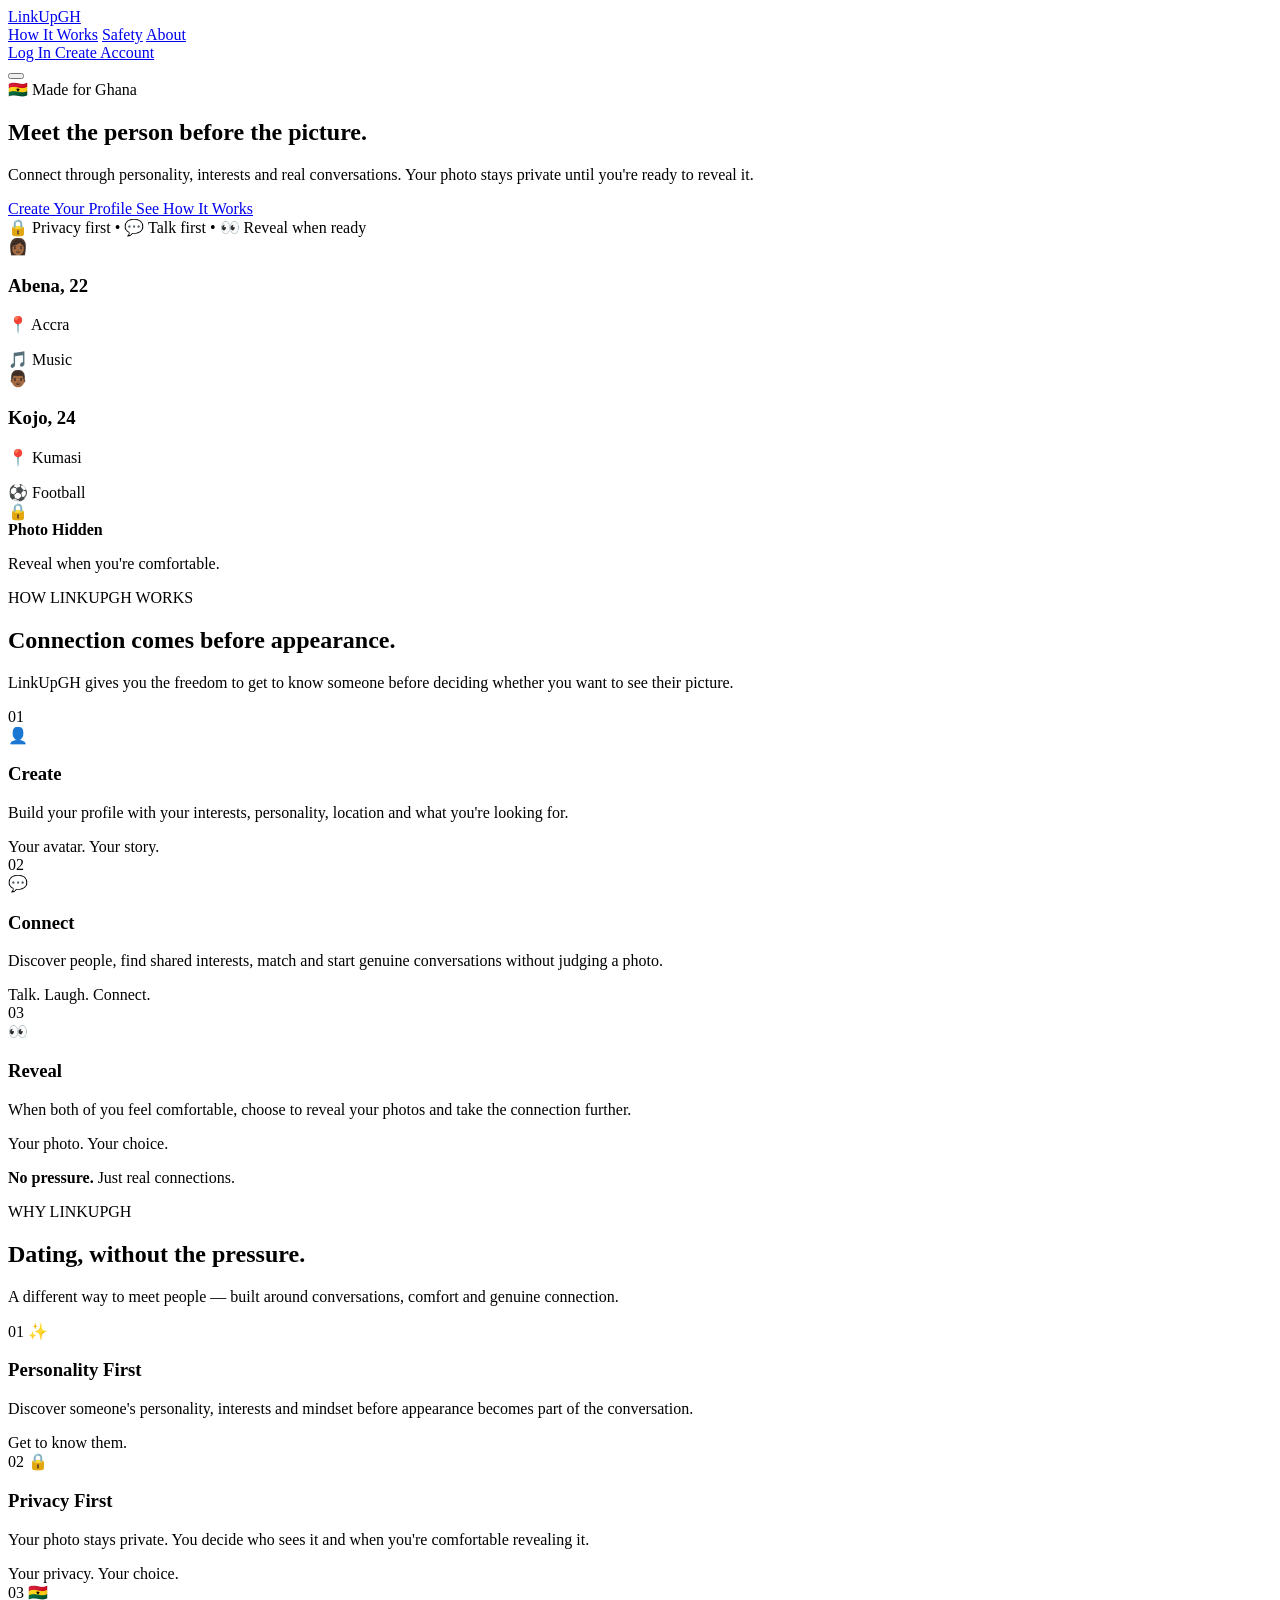
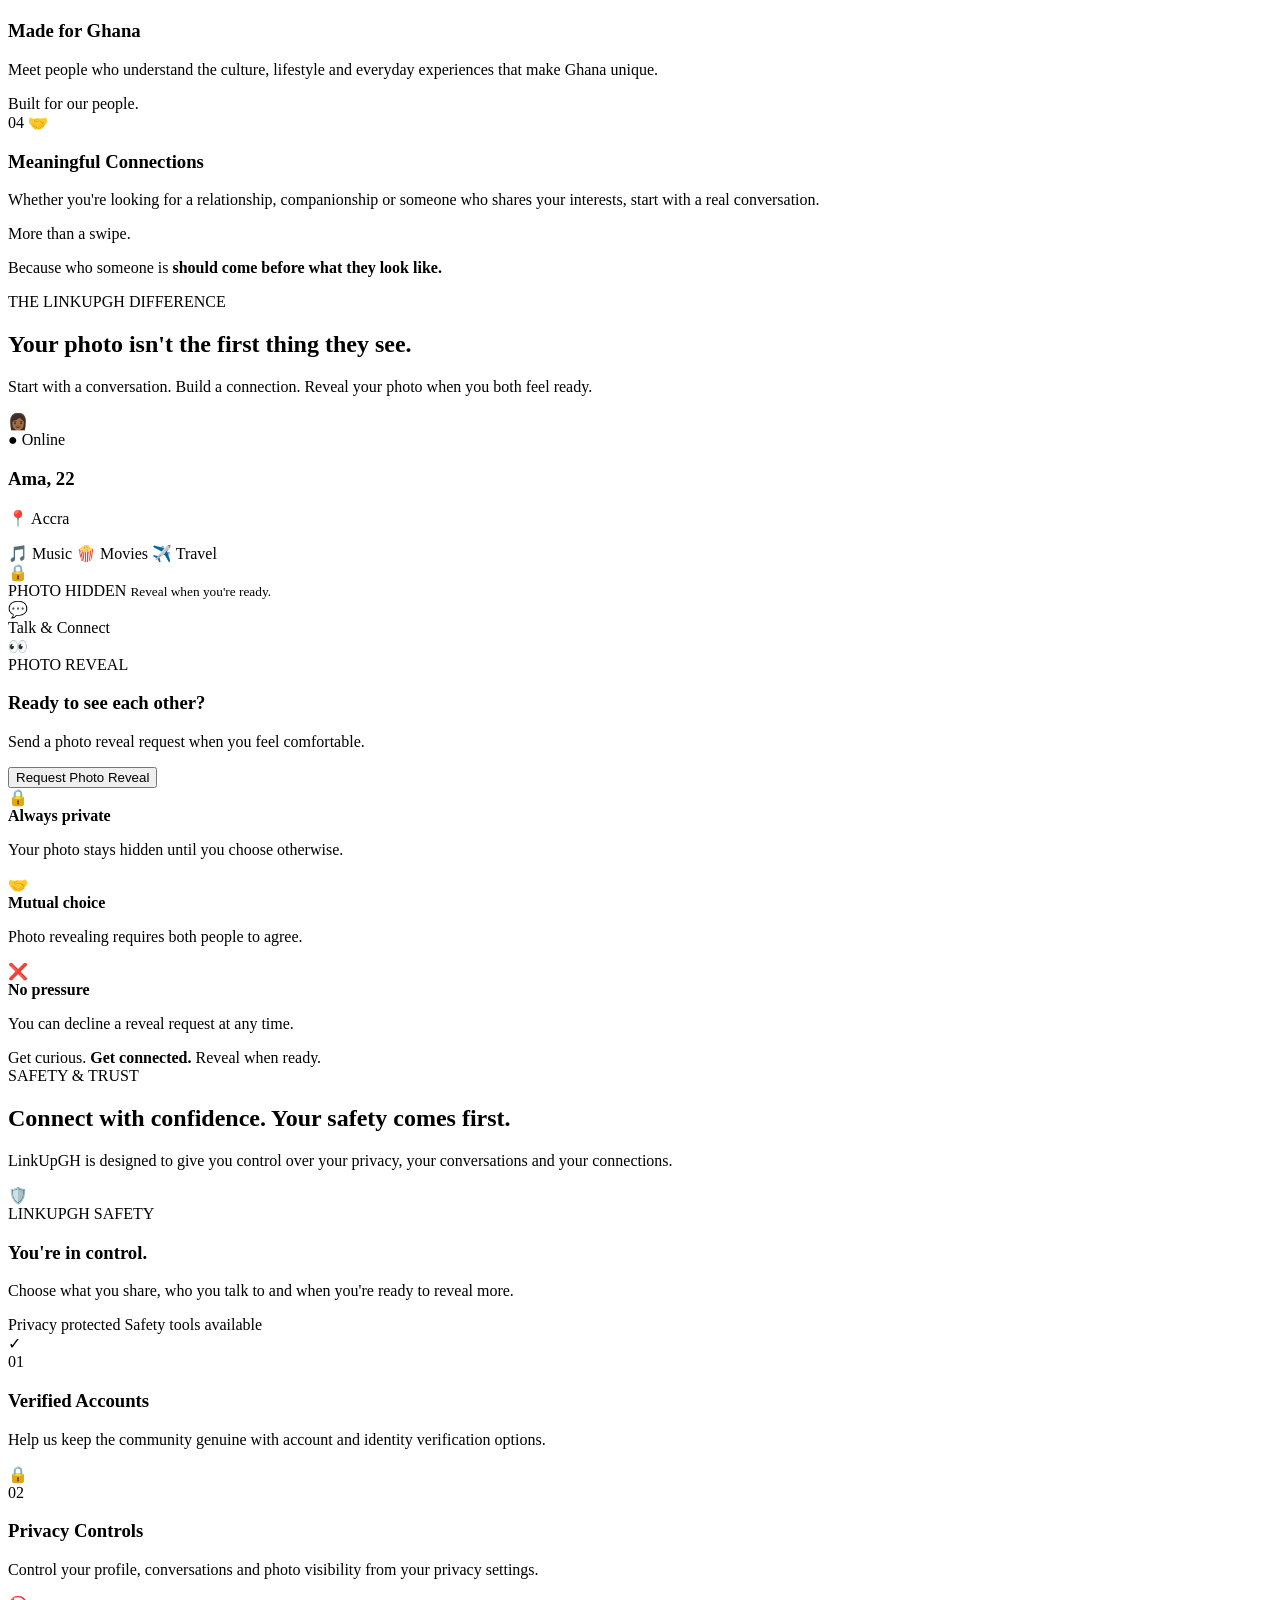
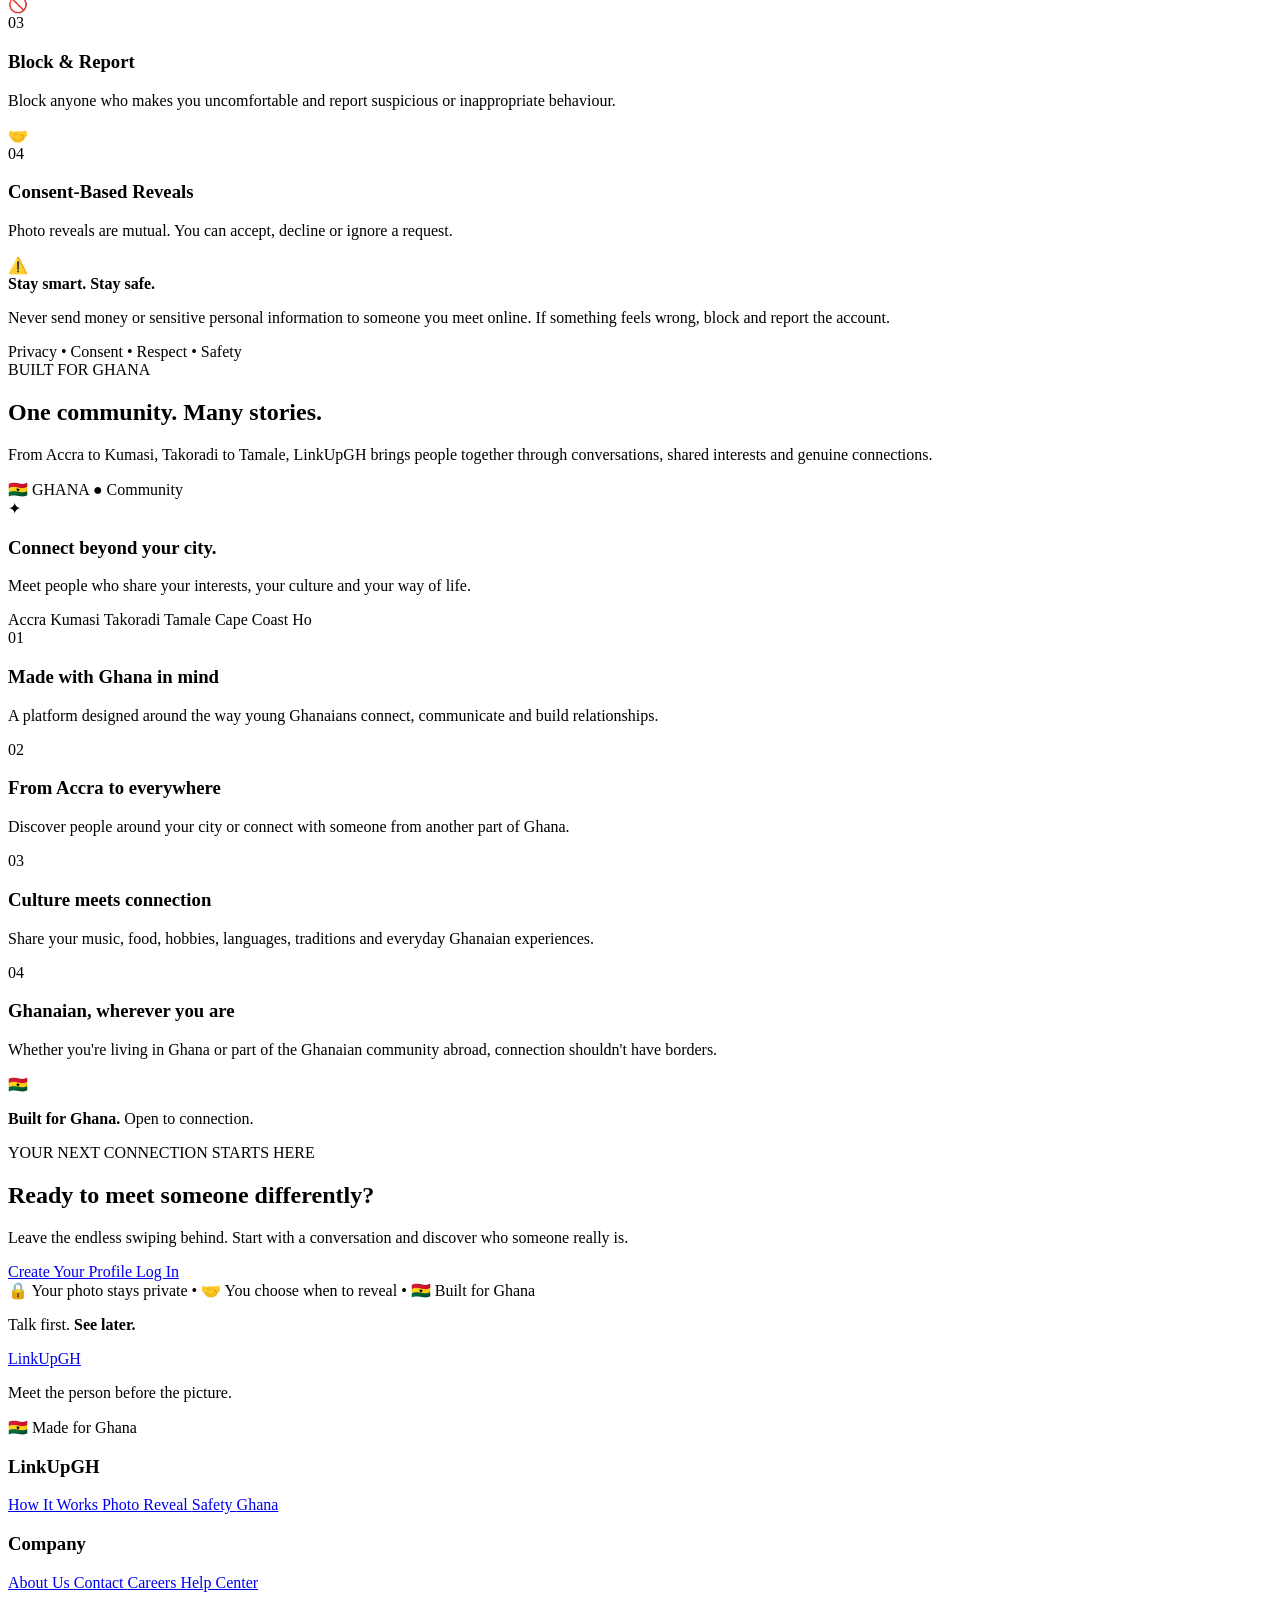
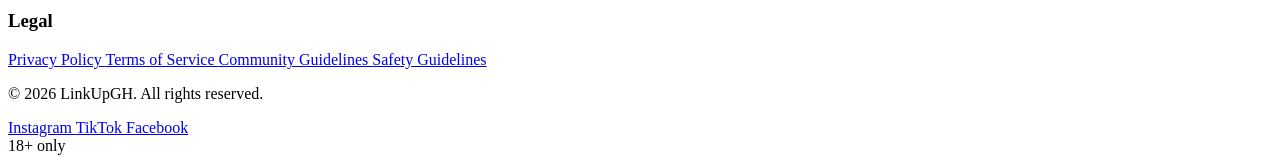
==== index.html @ 2e8d178f "Create index.html" ====
<!DOCTYPE html>
<html lang="en">

<head>

    <meta charset="UTF-8">

    <meta name="viewport" content="width=device-width, initial-scale=1.0">

    <title>LinkUpGH — Meet the Person Before the Picture</title>

    <meta 
        name="description" 
        content="LinkUpGH is a Ghanaian connection and dating platform where you meet the person before the picture."
    >

    <link rel="stylesheet" href="style.css">

</head>

<body>
<!-- ============================= -->
<!-- NAVIGATION -->
<!-- ============================= -->

<header class="navbar">

    <div class="nav-container">

        <!-- Logo -->
        <a href="#" class="logo">
            LinkUp<span>GH</span>
        </a>


        <!-- Navigation Links -->
        <nav class="nav-links">

            <a href="#how-it-works">How It Works</a>

            <a href="#safety">Safety</a>

            <a href="#about">About</a>

        </nav>


        <!-- Navigation Actions -->
        <div class="nav-actions">

            <a href="#" class="login-btn">
                Log In
            </a>

            <a href="#" class="signup-btn">
                Create Account
            </a>

        </div>


        <!-- Mobile Menu Button -->
        <button class="menu-btn" aria-label="Open navigation menu">

            <span></span>
            <span></span>
            <span></span>

        </button>

    </div>

</header>

  <!-- ============================= -->
<!-- HERO SECTION -->
<!-- ============================= -->

<section class="hero" id="home">

    <div class="hero-container">

        <!-- Hero Content -->
        <div class="hero-content">

            <span class="hero-label">
                🇬🇭 Made for Ghana
            </span>

            <h1>
                Meet the person
                <span>before the picture.</span>
            </h1>

            <p class="hero-description">
                Connect through personality, interests and real
                conversations. Your photo stays private until
                you're ready to reveal it.
            </p>

            <div class="hero-actions">

                <a href="#" class="hero-primary-btn">
                    Create Your Profile
                </a>

                <a href="#how-it-works" class="hero-secondary-btn">
                    See How It Works
                </a>

            </div>

            <div class="hero-trust">

                <span>🔒 Privacy first</span>

                <span>•</span>

                <span>💬 Talk first</span>

                <span>•</span>

                <span>👀 Reveal when ready</span>

            </div>

        </div>


        <!-- Hero Visual -->
        <div class="hero-visual">

            <div class="hero-card card-one">

                <div class="avatar">
                    👩🏾
                </div>

                <div class="card-info">
                    <h3>Abena, 22</h3>
                    <p>📍 Accra</p>
                </div>

                <div class="interest">
                    🎵 Music
                </div>

            </div>


            <div class="hero-card card-two">

                <div class="avatar">
                    👨🏾
                </div>

                <div class="card-info">
                    <h3>Kojo, 24</h3>
                    <p>📍 Kumasi</p>
                </div>

                <div class="interest">
                    ⚽ Football
                </div>

            </div>


            <!-- Hidden Photo Message -->
            <div class="privacy-card">

                <div class="lock-icon">
                    🔒
                </div>

                <div>
                    <strong>Photo Hidden</strong>

                    <p>
                        Reveal when you're comfortable.
                    </p>
                </div>

            </div>

        </div>

    </div>

</section>

  <!-- ============================= -->
<!-- HOW IT WORKS SECTION -->
<!-- ============================= -->

<section class="how-it-works" id="how-it-works">

    <div class="how-container">

        <!-- Section Heading -->
        <div class="section-heading">

            <span class="section-label">
                HOW LINKUPGH WORKS
            </span>

            <h2>
                Connection comes
                <span>before appearance.</span>
            </h2>

            <p>
                LinkUpGH gives you the freedom to get to know someone
                before deciding whether you want to see their picture.
            </p>

        </div>


        <!-- Steps -->
        <div class="steps">

            <!-- Step 01 -->
            <article class="step-card">

                <div class="step-number">
                    01
                </div>

                <div class="step-icon">
                    👤
                </div>

                <h3>
                    Create
                </h3>

                <p>
                    Build your profile with your interests, personality,
                    location and what you're looking for.
                </p>

                <span class="step-highlight">
                    Your avatar. Your story.
                </span>

            </article>


            <!-- Step 02 -->
            <article class="step-card">

                <div class="step-number">
                    02
                </div>

                <div class="step-icon">
                    💬
                </div>

                <h3>
                    Connect
                </h3>

                <p>
                    Discover people, find shared interests, match and
                    start genuine conversations without judging a photo.
                </p>

                <span class="step-highlight">
                    Talk. Laugh. Connect.
                </span>

            </article>


            <!-- Step 03 -->
            <article class="step-card">

                <div class="step-number">
                    03
                </div>

                <div class="step-icon">
                    👀
                </div>

                <h3>
                    Reveal
                </h3>

                <p>
                    When both of you feel comfortable, choose to reveal
                    your photos and take the connection further.
                </p>

                <span class="step-highlight">
                    Your photo. Your choice.
                </span>

            </article>

        </div>


        <!-- Bottom Statement -->
        <div class="concept-statement">

            <div class="statement-line"></div>

            <p>
                <strong>No pressure.</strong>
                <span>Just real connections.</span>
            </p>

            <div class="statement-line"></div>

        </div>

    </div>

</section>

  <!-- ============================= -->
<!-- WHY LINKUPGH SECTION -->
<!-- ============================= -->

<section class="why-linkupgh" id="about">

    <div class="why-container">

        <!-- Section Heading -->
        <div class="section-heading why-heading">

            <span class="section-label">
                WHY LINKUPGH
            </span>

            <h2>
                Dating,
                <span>without the pressure.</span>
            </h2>

            <p>
                A different way to meet people — built around
                conversations, comfort and genuine connection.
            </p>

        </div>


        <!-- Benefits Grid -->
        <div class="benefits-grid">

            <!-- Benefit 01 -->
            <article class="benefit-card benefit-featured">

                <div class="benefit-top">

                    <span class="benefit-number">
                        01
                    </span>

                    <span class="benefit-icon">
                        ✨
                    </span>

                </div>

                <h3>
                    Personality First
                </h3>

                <p>
                    Discover someone's personality, interests and
                    mindset before appearance becomes part of the
                    conversation.
                </p>

                <div class="benefit-tag">
                    Get to know them.
                </div>

            </article>


            <!-- Benefit 02 -->
            <article class="benefit-card">

                <div class="benefit-top">

                    <span class="benefit-number">
                        02
                    </span>

                    <span class="benefit-icon">
                        🔒
                    </span>

                </div>

                <h3>
                    Privacy First
                </h3>

                <p>
                    Your photo stays private. You decide who sees it
                    and when you're comfortable revealing it.
                </p>

                <div class="benefit-tag">
                    Your privacy. Your choice.
                </div>

            </article>


            <!-- Benefit 03 -->
            <article class="benefit-card">

                <div class="benefit-top">

                    <span class="benefit-number">
                        03
                    </span>

                    <span class="benefit-icon">
                        🇬🇭
                    </span>

                </div>

                <h3>
                    Made for Ghana
                </h3>

                <p>
                    Meet people who understand the culture, lifestyle
                    and everyday experiences that make Ghana unique.
                </p>

                <div class="benefit-tag">
                    Built for our people.
                </div>

            </article>


            <!-- Benefit 04 -->
            <article class="benefit-card">

                <div class="benefit-top">

                    <span class="benefit-number">
                        04
                    </span>

                    <span class="benefit-icon">
                        🤝
                    </span>

                </div>

                <h3>
                    Meaningful Connections
                </h3>

                <p>
                    Whether you're looking for a relationship,
                    companionship or someone who shares your interests,
                    start with a real conversation.
                </p>

                <div class="benefit-tag">
                    More than a swipe.
                </div>

            </article>

        </div>


        <!-- Bottom Message -->
        <div class="why-bottom">

            <p>
                <span>Because who someone is</span>
                <strong>should come before what they look like.</strong>
            </p>

        </div>

    </div>

</section>
  <!-- ============================= -->
<!-- PHOTO REVEAL SECTION -->
<!-- ============================= -->

<section class="photo-reveal" id="photo-reveal">

    <div class="reveal-container">

        <!-- Section Introduction -->
        <div class="reveal-intro">

            <span class="section-label">
                THE LINKUPGH DIFFERENCE
            </span>

            <h2>
                Your photo isn't
                <span>the first thing they see.</span>
            </h2>

            <p>
                Start with a conversation. Build a connection.
                Reveal your photo when you both feel ready.
            </p>

        </div>


        <!-- Reveal Experience -->
        <div class="reveal-experience">


            <!-- Left: Hidden Profile -->
            <div class="reveal-profile">

                <div class="profile-window">

                    <div class="profile-avatar">
                        👩🏾
                    </div>

                    <div class="profile-details">

                        <span class="profile-status">
                            ● Online
                        </span>

                        <h3>
                            Ama, 22
                        </h3>

                        <p>
                            📍 Accra
                        </p>

                    </div>

                    <div class="profile-interests">

                        <span>🎵 Music</span>
                        <span>🍿 Movies</span>
                        <span>✈️ Travel</span>

                    </div>

                </div>


                <!-- Hidden Photo -->
                <div class="hidden-photo">

                    <div class="hidden-photo-icon">
                        🔒
                    </div>

                    <span>
                        PHOTO HIDDEN
                    </span>

                    <small>
                        Reveal when you're ready.
                    </small>

                </div>

            </div>


            <!-- Center: Connection -->
            <div class="reveal-connection">

                <div class="connection-line"></div>

                <div class="connection-icon">
                    💬
                </div>

                <span>
                    Talk & Connect
                </span>

                <div class="connection-line"></div>

            </div>


            <!-- Right: Reveal -->
            <div class="reveal-profile reveal-ready">

                <div class="reveal-card">

                    <div class="reveal-card-icon">
                        👀
                    </div>

                    <span class="reveal-card-label">
                        PHOTO REVEAL
                    </span>

                    <h3>
                        Ready to see each other?
                    </h3>

                    <p>
                        Send a photo reveal request when
                        you feel comfortable.
                    </p>

                    <button class="reveal-request-btn">
                        Request Photo Reveal
                    </button>

                </div>

            </div>

        </div>


        <!-- Reveal Rules -->
        <div class="reveal-rules">

            <div class="rule">

                <span class="rule-icon">
                    🔒
                </span>

                <div>
                    <strong>
                        Always private
                    </strong>

                    <p>
                        Your photo stays hidden until you choose otherwise.
                    </p>
                </div>

            </div>


            <div class="rule">

                <span class="rule-icon">
                    🤝
                </span>

                <div>
                    <strong>
                        Mutual choice
                    </strong>

                    <p>
                        Photo revealing requires both people to agree.
                    </p>
                </div>

            </div>


            <div class="rule">

                <span class="rule-icon">
                    ❌
                </span>

                <div>
                    <strong>
                        No pressure
                    </strong>

                    <p>
                        You can decline a reveal request at any time.
                    </p>
                </div>

            </div>

        </div>


        <!-- Closing Statement -->
        <div class="reveal-statement">

            <span>
                Get curious.
            </span>

            <strong>
                Get connected.
            </strong>

            <span>
                Reveal when ready.
            </span>

        </div>

    </div>

</section>

  <!-- ============================= -->
<!-- SAFETY & TRUST SECTION -->
<!-- ============================= -->

<section class="safety-trust" id="safety">

    <div class="safety-container">

        <!-- Section Heading -->
        <div class="section-heading safety-heading">

            <span class="section-label">
                SAFETY & TRUST
            </span>

            <h2>
                Connect with confidence.
                <span>Your safety comes first.</span>
            </h2>

            <p>
                LinkUpGH is designed to give you control over
                your privacy, your conversations and your connections.
            </p>

        </div>


        <!-- Safety Content -->
        <div class="safety-content">


            <!-- Safety Visual -->
            <div class="safety-visual">

                <div class="security-card">

                    <div class="security-icon">
                        🛡️
                    </div>

                    <span class="security-status">
                        LINKUPGH SAFETY
                    </span>

                    <h3>
                        You're in control.
                    </h3>

                    <p>
                        Choose what you share, who you talk to
                        and when you're ready to reveal more.
                    </p>

                    <div class="security-line"></div>

                    <div class="security-status-row">

                        <span>
                            <i></i>
                            Privacy protected
                        </span>

                        <span>
                            <i></i>
                            Safety tools available
                        </span>

                    </div>

                </div>

            </div>


            <!-- Safety Features -->
            <div class="safety-features">


                <!-- Feature 01 -->
                <article class="safety-feature">

                    <div class="safety-feature-icon">
                        ✓
                    </div>

                    <div class="safety-feature-content">

                        <span>
                            01
                        </span>

                        <h3>
                            Verified Accounts
                        </h3>

                        <p>
                            Help us keep the community genuine with
                            account and identity verification options.
                        </p>

                    </div>

                </article>


                <!-- Feature 02 -->
                <article class="safety-feature">

                    <div class="safety-feature-icon">
                        🔒
                    </div>

                    <div class="safety-feature-content">

                        <span>
                            02
                        </span>

                        <h3>
                            Privacy Controls
                        </h3>

                        <p>
                            Control your profile, conversations and
                            photo visibility from your privacy settings.
                        </p>

                    </div>

                </article>


                <!-- Feature 03 -->
                <article class="safety-feature">

                    <div class="safety-feature-icon">
                        🚫
                    </div>

                    <div class="safety-feature-content">

                        <span>
                            03
                        </span>

                        <h3>
                            Block & Report
                        </h3>

                        <p>
                            Block anyone who makes you uncomfortable
                            and report suspicious or inappropriate behaviour.
                        </p>

                    </div>

                </article>


                <!-- Feature 04 -->
                <article class="safety-feature">

                    <div class="safety-feature-icon">
                        🤝
                    </div>

                    <div class="safety-feature-content">

                        <span>
                            04
                        </span>

                        <h3>
                            Consent-Based Reveals
                        </h3>

                        <p>
                            Photo reveals are mutual. You can accept,
                            decline or ignore a request.
                        </p>

                    </div>

                </article>


            </div>

        </div>


        <!-- Safety Notice -->
        <div class="safety-notice">

            <span class="notice-icon">
                ⚠️
            </span>

            <div>

                <strong>
                    Stay smart. Stay safe.
                </strong>

                <p>
                    Never send money or sensitive personal information
                    to someone you meet online. If something feels wrong,
                    block and report the account.
                </p>

            </div>

        </div>


        <!-- Bottom Statement -->
        <div class="safety-bottom">

            <span>
                Privacy
            </span>

            <span>•</span>

            <span>
                Consent
            </span>

            <span>•</span>

            <span>
                Respect
            </span>

            <span>•</span>

            <span>
                Safety
            </span>

        </div>

    </div>

</section>

  <!-- ============================= -->
<!-- BUILT FOR GHANA SECTION -->
<!-- ============================= -->

<section class="ghana-section" id="ghana">

    <div class="ghana-container">

        <!-- Ghana Section Heading -->
        <div class="ghana-heading">

            <span class="section-label">
                BUILT FOR GHANA
            </span>

            <h2>
                One community.
                <span>Many stories.</span>
            </h2>

            <p>
                From Accra to Kumasi, Takoradi to Tamale,
                LinkUpGH brings people together through
                conversations, shared interests and genuine connections.
            </p>

        </div>


        <!-- Ghana Experience -->
        <div class="ghana-experience">


            <!-- Ghana Visual -->
            <div class="ghana-visual">

                <div class="ghana-card">

                    <div class="ghana-card-top">

                        <span class="ghana-badge">
                            🇬🇭 GHANA
                        </span>

                        <span class="ghana-online">
                            ● Community
                        </span>

                    </div>

                    <div class="ghana-symbol">
                        ✦
                    </div>

                    <h3>
                        Connect beyond
                        <span>your city.</span>
                    </h3>

                    <p>
                        Meet people who share your interests,
                        your culture and your way of life.
                    </p>

                    <div class="ghana-locations">

                        <span>Accra</span>
                        <span>Kumasi</span>
                        <span>Takoradi</span>
                        <span>Tamale</span>
                        <span>Cape Coast</span>
                        <span>Ho</span>

                    </div>

                </div>

            </div>


            <!-- Ghana Values -->
            <div class="ghana-values">

                <!-- Value 01 -->
                <article class="ghana-value">

                    <span class="ghana-value-number">
                        01
                    </span>

                    <div>

                        <h3>
                            Made with Ghana in mind
                        </h3>

                        <p>
                            A platform designed around the way
                            young Ghanaians connect, communicate
                            and build relationships.
                        </p>

                    </div>

                </article>


                <!-- Value 02 -->
                <article class="ghana-value">

                    <span class="ghana-value-number">
                        02
                    </span>

                    <div>

                        <h3>
                            From Accra to everywhere
                        </h3>

                        <p>
                            Discover people around your city or
                            connect with someone from another part
                            of Ghana.
                        </p>

                    </div>

                </article>


                <!-- Value 03 -->
                <article class="ghana-value">

                    <span class="ghana-value-number">
                        03
                    </span>

                    <div>

                        <h3>
                            Culture meets connection
                        </h3>

                        <p>
                            Share your music, food, hobbies,
                            languages, traditions and everyday
                            Ghanaian experiences.
                        </p>

                    </div>

                </article>


                <!-- Value 04 -->
                <article class="ghana-value">

                    <span class="ghana-value-number">
                        04
                    </span>

                    <div>

                        <h3>
                            Ghanaian, wherever you are
                        </h3>

                        <p>
                            Whether you're living in Ghana or
                            part of the Ghanaian community abroad,
                            connection shouldn't have borders.
                        </p>

                    </div>

                </article>

            </div>

        </div>


        <!-- Ghana Closing Statement -->
        <div class="ghana-statement">

            <span>
                🇬🇭
            </span>

            <p>
                <strong>
                    Built for Ghana.
                </strong>

                <span>
                    Open to connection.
                </span>
            </p>

        </div>

    </div>

</section>

<!-- ============================= -->
<!-- FINAL CTA SECTION -->
<!-- ============================= -->

<section class="final-cta" id="join">

    <div class="cta-container">

        <!-- Decorative Element -->
        <div class="cta-glow"></div>

        <!-- CTA Content -->
        <div class="cta-content">

            <span class="section-label">
                YOUR NEXT CONNECTION STARTS HERE
            </span>

            <h2>
                Ready to meet someone
                <span>differently?</span>
            </h2>

            <p>
                Leave the endless swiping behind.
                Start with a conversation and discover
                who someone really is.
            </p>

            <!-- CTA Buttons -->
            <div class="cta-actions">

                <a href="#" class="cta-primary-btn">
                    Create Your Profile
                </a>

                <a href="#" class="cta-secondary-btn">
                    Log In
                </a>

            </div>

            <!-- Trust Message -->
            <div class="cta-trust">

                <span>🔒 Your photo stays private</span>

                <span>•</span>

                <span>🤝 You choose when to reveal</span>

                <span>•</span>

                <span>🇬🇭 Built for Ghana</span>

            </div>

        </div>


        <!-- CTA Closing Message -->
        <div class="cta-closing">

            <div class="cta-line"></div>

            <p>
                <span>Talk first.</span>
                <strong>See later.</strong>
            </p>

            <div class="cta-line"></div>

        </div>

    </div>

</section>

<!-- ============================= -->
<!-- FOOTER -->
<!-- ============================= -->

<footer class="footer">

    <div class="footer-container">

        <!-- Footer Top -->
        <div class="footer-top">


            <!-- Brand -->
            <div class="footer-brand">

                <a href="#" class="footer-logo">
                    LinkUp<span>GH</span>
                </a>

                <p>
                    Meet the person before the picture.
                </p>

                <span class="footer-location">
                    🇬🇭 Made for Ghana
                </span>

            </div>


            <!-- Footer Navigation -->
            <div class="footer-links">


                <!-- Product -->
                <div class="footer-column">

                    <h3>
                        LinkUpGH
                    </h3>

                    <a href="#how-it-works">
                        How It Works
                    </a>

                    <a href="#photo-reveal">
                        Photo Reveal
                    </a>

                    <a href="#safety">
                        Safety
                    </a>

                    <a href="#ghana">
                        Ghana
                    </a>

                </div>


                <!-- Company -->
                <div class="footer-column">

                    <h3>
                        Company
                    </h3>

                    <a href="#about">
                        About Us
                    </a>

                    <a href="#">
                        Contact
                    </a>

                    <a href="#">
                        Careers
                    </a>

                    <a href="#">
                        Help Center
                    </a>

                </div>


                <!-- Legal -->
                <div class="footer-column">

                    <h3>
                        Legal
                    </h3>

                    <a href="#">
                        Privacy Policy
                    </a>

                    <a href="#">
                        Terms of Service
                    </a>

                    <a href="#">
                        Community Guidelines
                    </a>

                    <a href="#">
                        Safety Guidelines
                    </a>

                </div>

            </div>

        </div>


        <!-- Footer Divider -->
        <div class="footer-divider"></div>


        <!-- Footer Bottom -->
        <div class="footer-bottom">

            <p>
                © 2026 LinkUpGH. All rights reserved.
            </p>


            <!-- Social Links -->
            <div class="footer-socials">

                <a href="#" aria-label="Instagram">
                    Instagram
                </a>

                <a href="#" aria-label="TikTok">
                    TikTok
                </a>

                <a href="#" aria-label="Facebook">
                    Facebook
                </a>

            </div>


            <!-- Age Notice -->
            <span class="age-notice">
                18+ only
            </span>

        </div>

    </div>

</footer>  
</body>

</html>
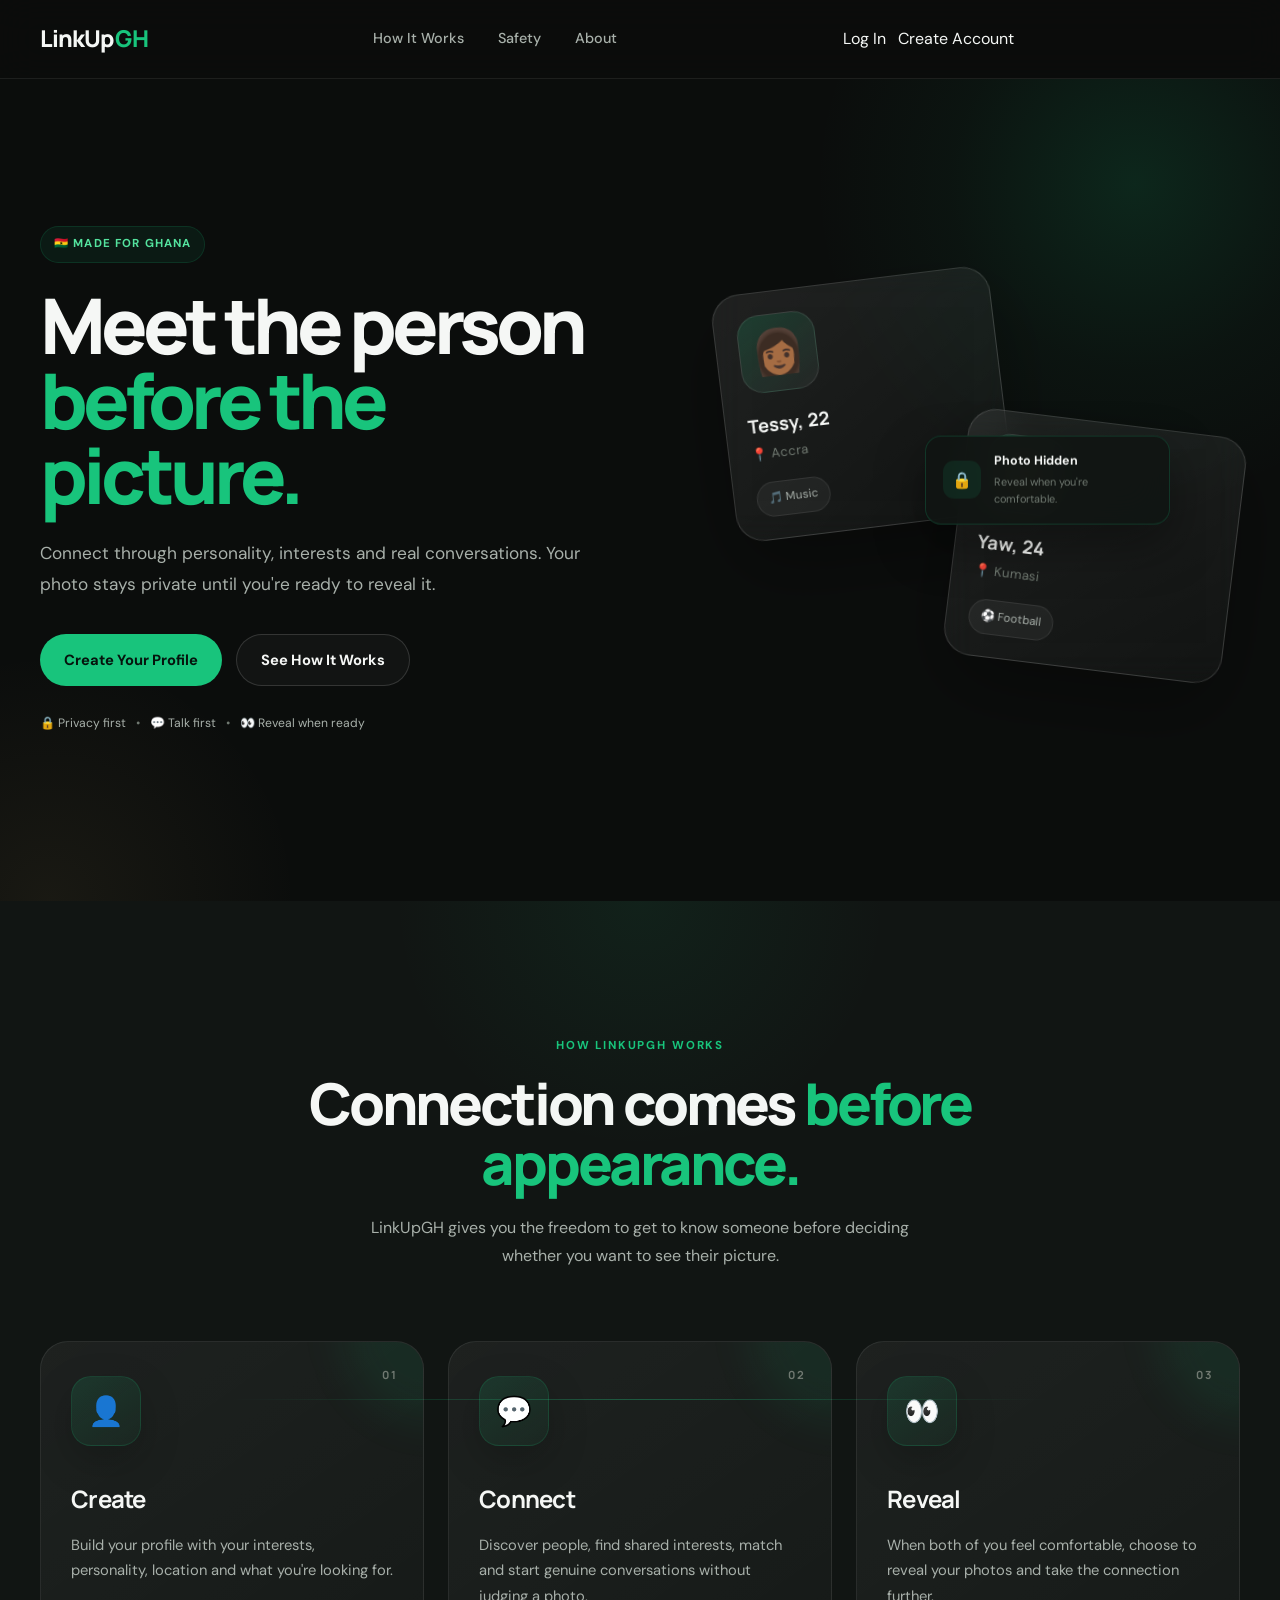
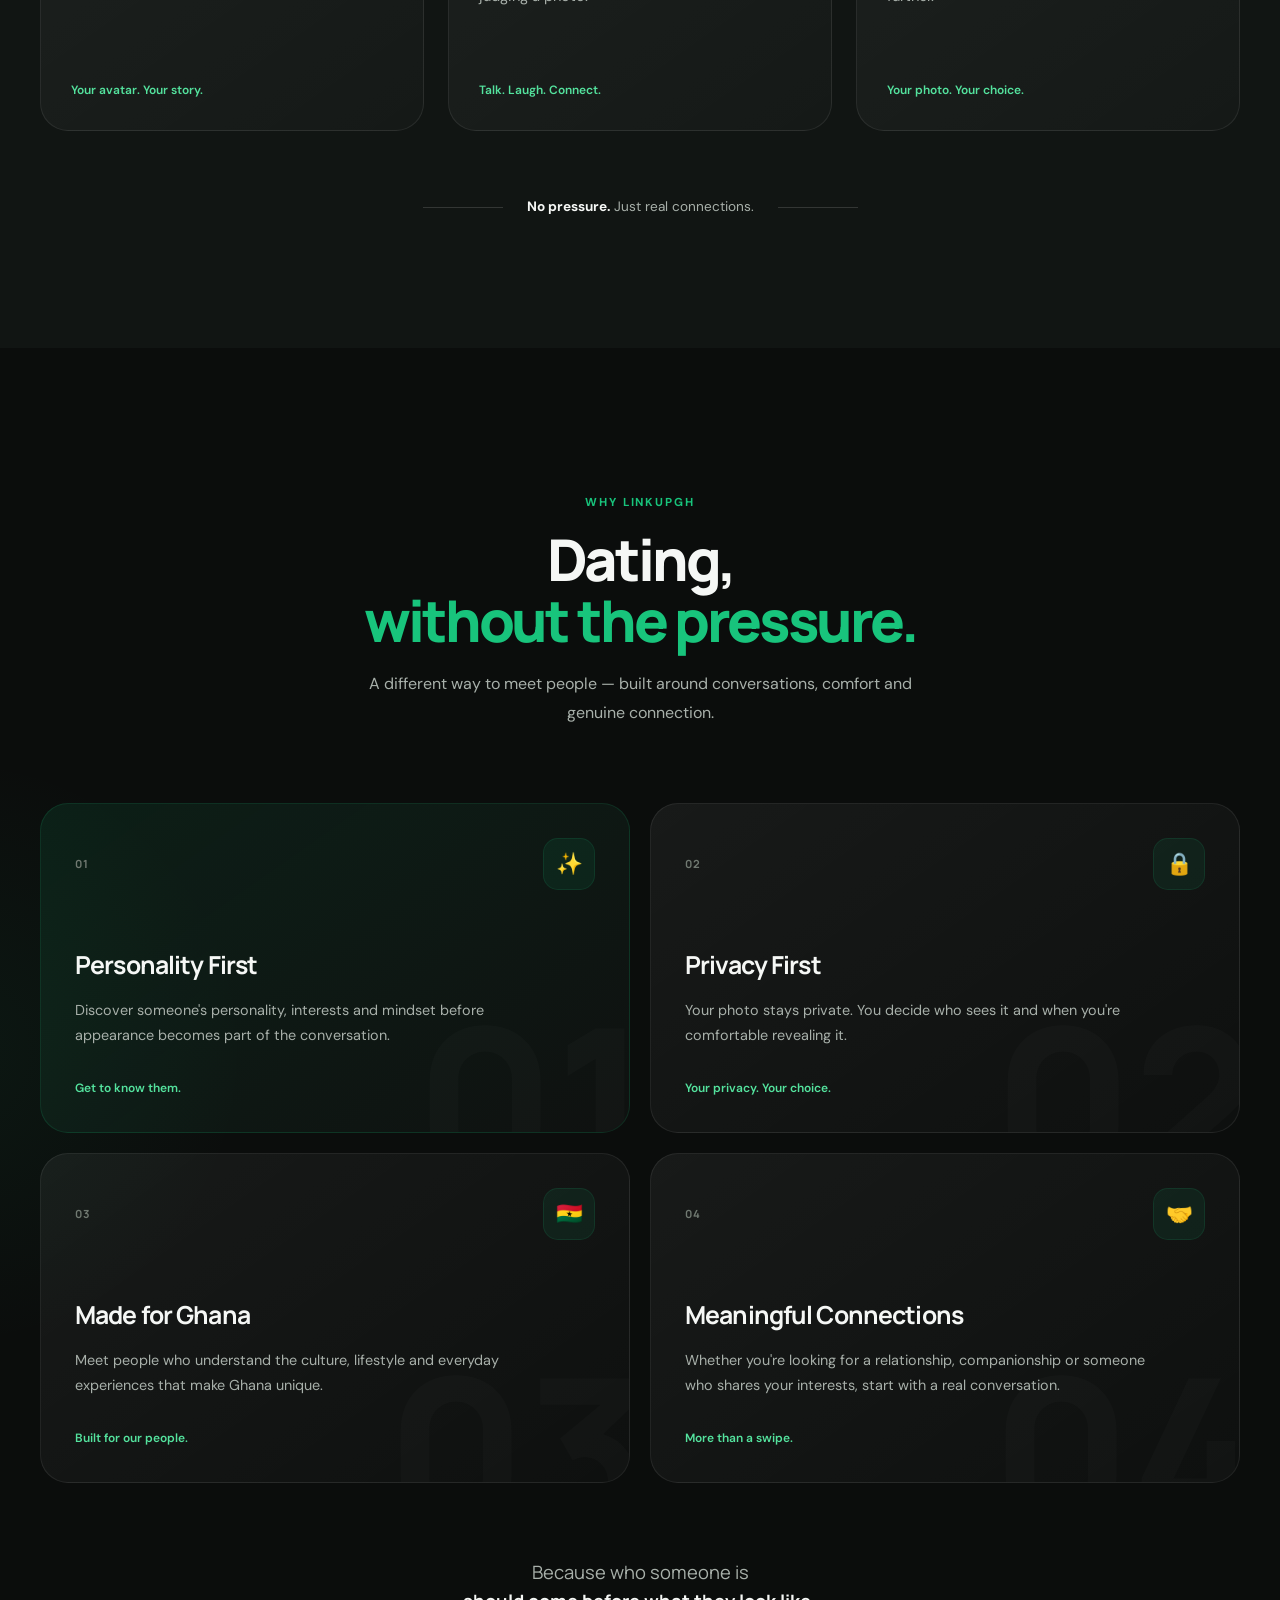
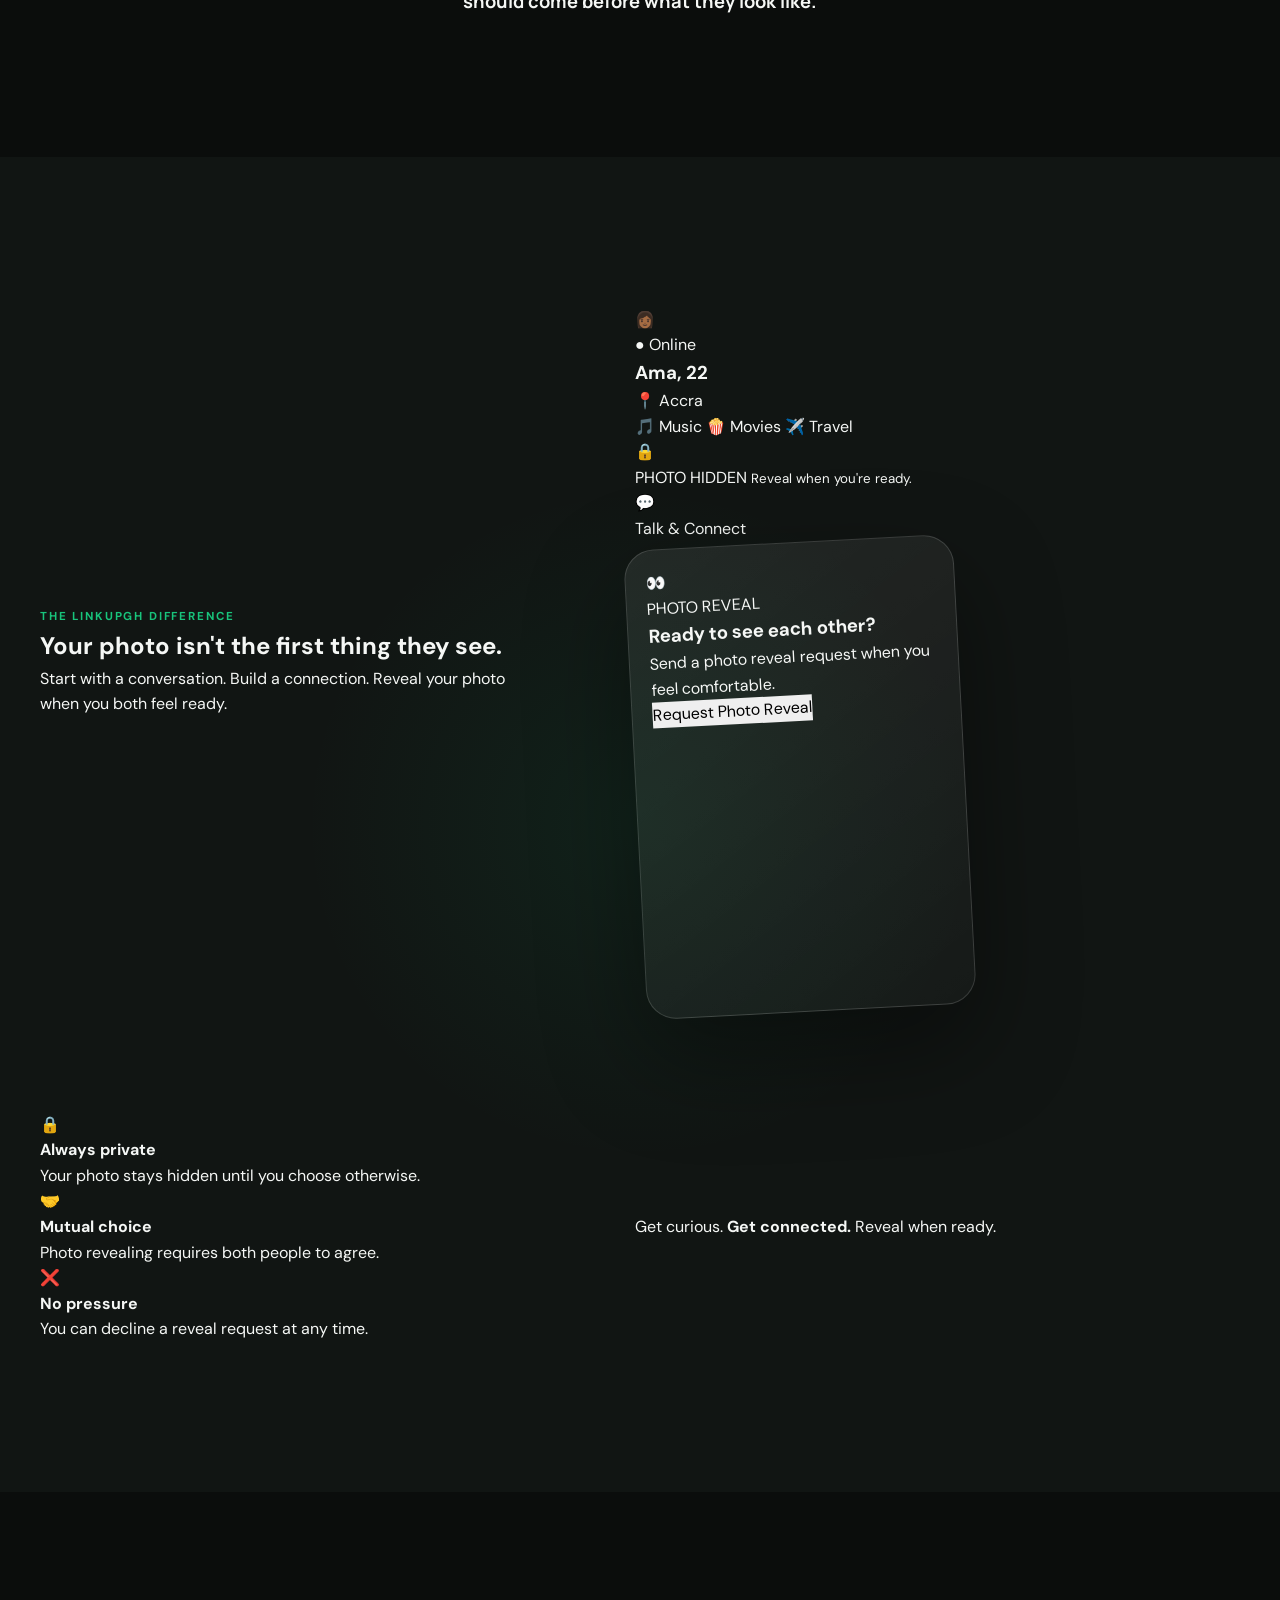
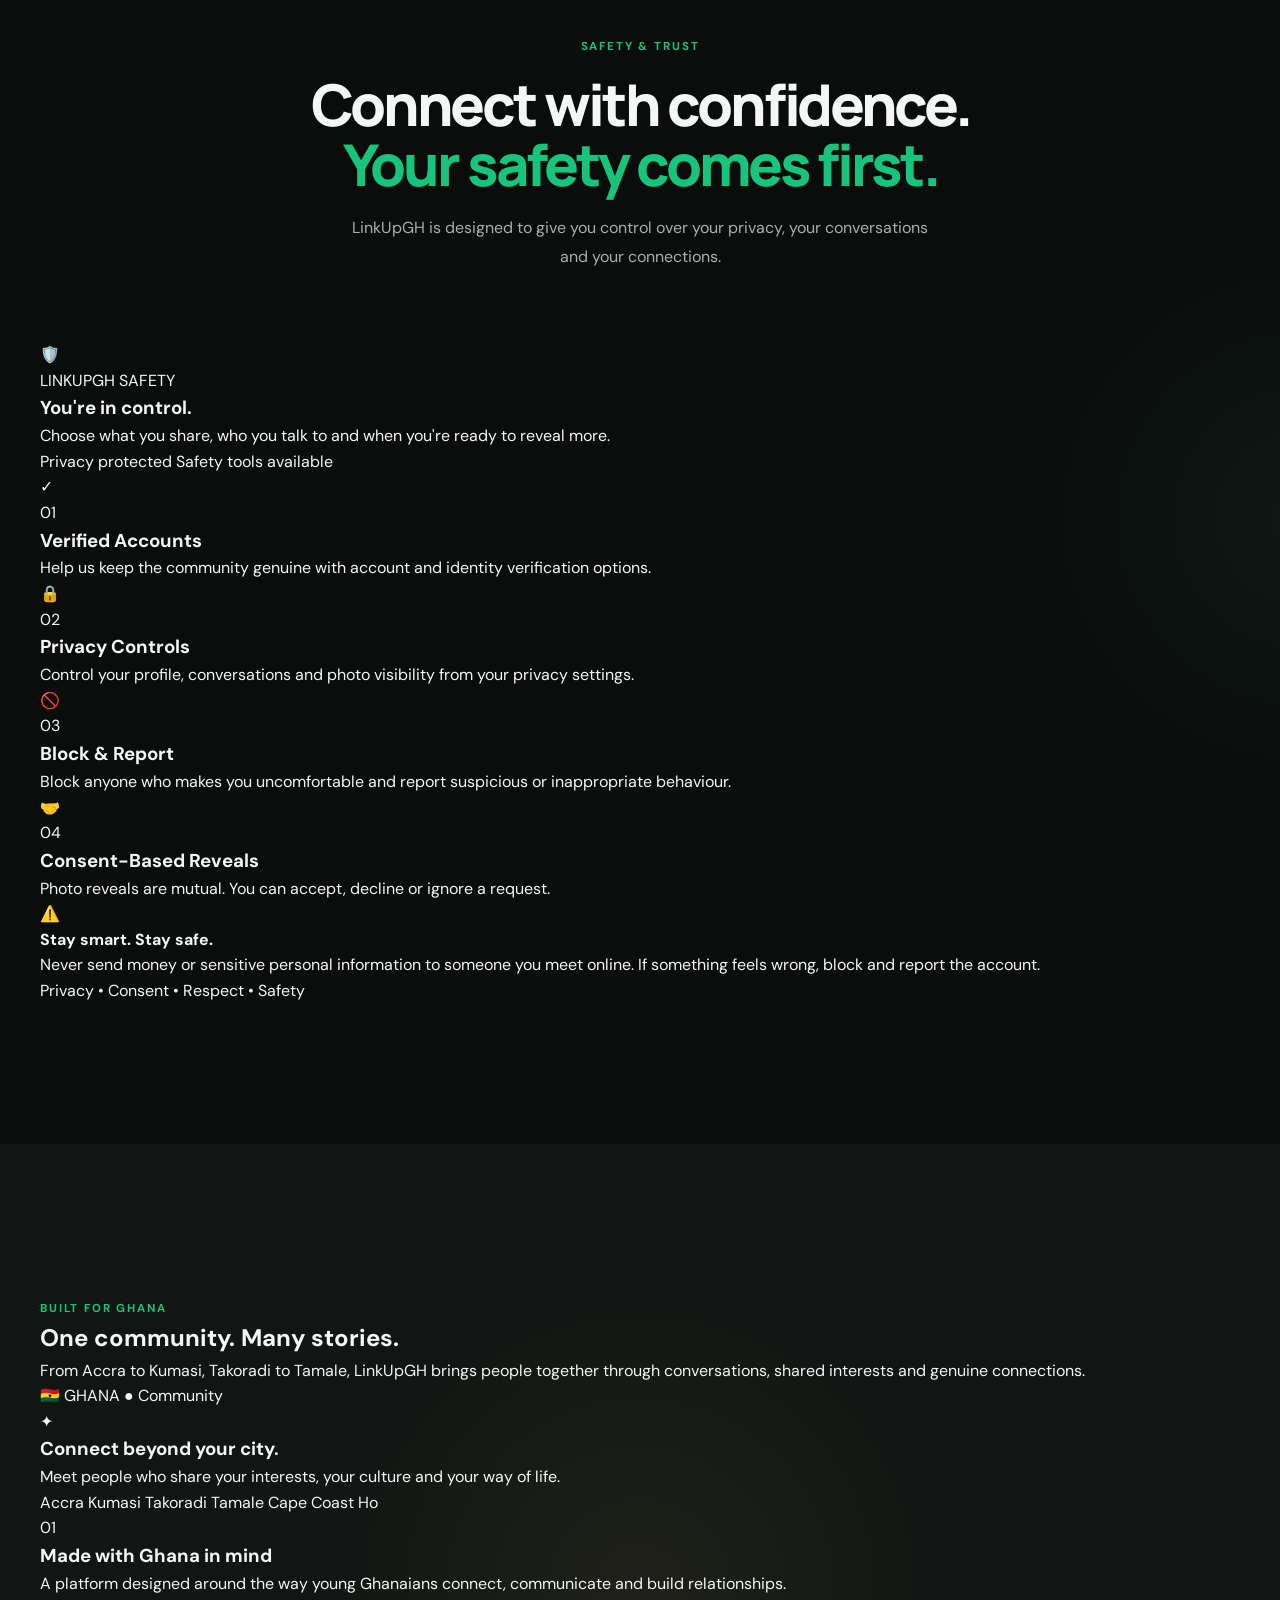
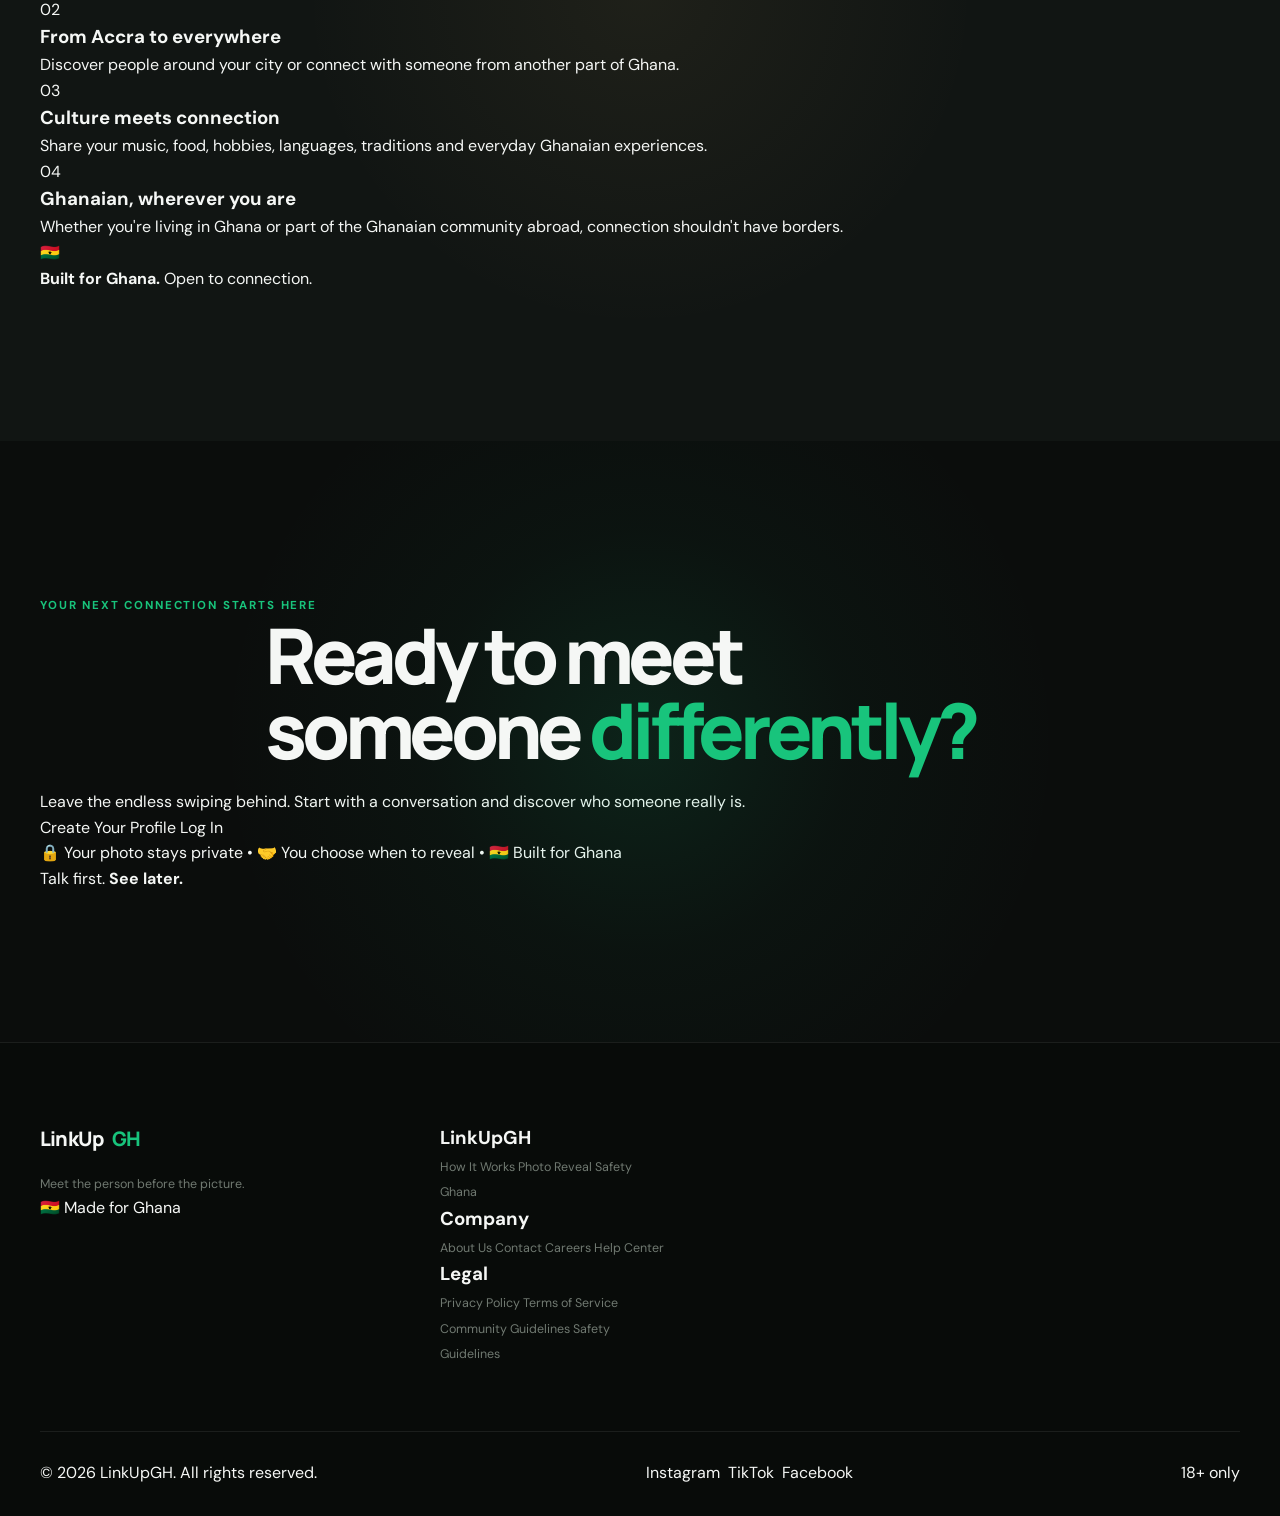
==== commit 2e652ba8: "Update index.html" ====
--- a/index.html
+++ b/index.html
@@ -49,12 +49,12 @@
         <div class="nav-actions">
 
             <a href="#" class="login-btn">
-                Log In
-            </a>
-
-            <a href="#" class="signup-btn">
-                Create Account
-            </a>
+    Log In
+</a>
+
+            <a href="register.html" class="signup-btn">
+    Create Account
+</a>
 
         </div>
 
@@ -100,9 +100,9 @@
 
             <div class="hero-actions">
 
-                <a href="#" class="hero-primary-btn">
-                    Create Your Profile
-                </a>
+                <a href="register.html" class="hero-primary-btn">
+    Create Your Profile
+</a>
 
                 <a href="#how-it-works" class="hero-secondary-btn">
                     See How It Works
@@ -137,7 +137,7 @@
                 </div>
 
                 <div class="card-info">
-                    <h3>Abena, 22</h3>
+                    <h3>Tessy, 22</h3>
                     <p>📍 Accra</p>
                 </div>
 
@@ -155,7 +155,7 @@
                 </div>
 
                 <div class="card-info">
-                    <h3>Kojo, 24</h3>
+                    <h3>Yaw, 24</h3>
                     <p>📍 Kumasi</p>
                 </div>
 
@@ -1200,13 +1200,13 @@
             <!-- CTA Buttons -->
             <div class="cta-actions">
 
-                <a href="#" class="cta-primary-btn">
-                    Create Your Profile
-                </a>
-
-                <a href="#" class="cta-secondary-btn">
-                    Log In
-                </a>
+                <a href="register.html" class="cta-primary-btn">
+    Create Your Profile
+</a>
+
+                <a href="login.html" class="cta-secondary-btn">
+    Log In
+</a>
 
             </div>
 
--- a/style.css
+++ b/style.css
@@ -0,0 +1,8557 @@
+@import url('https://fonts.googleapis.com/css2?family=DM+Sans:wght@400;500;600;700&family=Manrope:wght@400;500;600;700;800&display=swap');
+
+
+/* ========================================= */
+/* LINKUPGH — GLOBAL FOUNDATION              */
+/* ========================================= */
+
+:root {
+
+    /* Background */
+    --bg-primary: #0b0d0c;
+    --bg-secondary: #111513;
+    --bg-card: #151a17;
+
+    /* Text */
+    --text-primary: #f5f7f5;
+    --text-secondary: #a8b0aa;
+    --text-muted: #707971;
+
+    /* Brand */
+    --green: #18c47c;
+    --green-dark: #0e9b60;
+    --green-light: #54e39e;
+
+    /* Secondary Accent */
+    --gold: #d6b56d;
+
+    /* Borders */
+    --border: rgba(255, 255, 255, 0.08);
+    --border-light: rgba(255, 255, 255, 0.14);
+
+    /* Typography */
+    --font-heading: 'Manrope', sans-serif;
+    --font-body: 'DM Sans', sans-serif;
+
+    /* Layout */
+    --container-width: 1200px;
+
+    /* Radius */
+    --radius-sm: 10px;
+    --radius-md: 18px;
+    --radius-lg: 28px;
+
+    /* Animation */
+    --transition: 0.3s ease;
+
+}
+
+
+/* ========================================= */
+/* RESET                                     */
+/* ========================================= */
+
+* {
+    margin: 0;
+    padding: 0;
+    box-sizing: border-box;
+}
+
+
+html {
+    scroll-behavior: smooth;
+}
+
+
+body {
+    background: var(--bg-primary);
+    color: var(--text-primary);
+    font-family: var(--font-body);
+    line-height: 1.6;
+    overflow-x: hidden;
+}
+
+
+a {
+    color: inherit;
+    text-decoration: none;
+}
+
+
+button,
+input,
+select,
+textarea {
+    font: inherit;
+}
+
+
+button {
+    border: none;
+    cursor: pointer;
+}
+
+
+img {
+    max-width: 100%;
+    display: block;
+}
+
+
+/* ========================================= */
+/* GLOBAL CONTAINERS                         */
+/* ========================================= */
+
+.nav-container,
+.hero-container,
+.how-container,
+.why-container,
+.reveal-container,
+.safety-container,
+.ghana-container,
+.cta-container,
+.footer-container {
+
+    width: min(
+        var(--container-width),
+        calc(100% - 48px)
+    );
+
+    margin-inline: auto;
+
+}
+
+
+/* ========================================= */
+/* GLOBAL SECTION LABEL                     */
+/* ========================================= */
+
+.section-label {
+
+    display: inline-block;
+
+    color: var(--green);
+
+    font-size: 0.72rem;
+
+    font-weight: 700;
+
+    letter-spacing: 0.16em;
+
+    text-transform: uppercase;
+
+}
+
+/* ========================================= */
+/* 02 — NAVIGATION                           */
+/* ========================================= */
+
+.navbar {
+
+    position: sticky;
+    top: 0;
+    z-index: 1000;
+
+    width: 100%;
+
+    background: rgba(11, 13, 12, 0.82);
+
+    border-bottom: 1px solid var(--border);
+
+    backdrop-filter: blur(18px);
+    -webkit-backdrop-filter: blur(18px);
+
+}
+
+
+.nav-container {
+
+    min-height: 78px;
+
+    display: flex;
+
+    align-items: center;
+
+    justify-content: space-between;
+
+}
+
+
+/* ========================================= */
+/* LOGO                                     */
+/* ========================================= */
+
+.logo {
+
+    display: inline-flex;
+
+    align-items: center;
+
+    gap: 2px;
+
+    font-family: var(--font-heading);
+
+    font-size: 1.45rem;
+
+    font-weight: 800;
+
+    letter-spacing: -0.04em;
+
+}
+
+
+.logo span {
+
+    color: var(--green);
+
+}
+
+
+/* ========================================= */
+/* NAVIGATION LINKS                          */
+/* ========================================= */
+
+.nav-links {
+
+    display: flex;
+
+    align-items: center;
+
+    gap: 34px;
+
+}
+
+
+.nav-links a {
+
+    position: relative;
+
+    color: var(--text-secondary);
+
+    font-size: 0.9rem;
+
+    font-weight: 500;
+
+    transition: color var(--transition);
+
+}
+
+
+.nav-links a:hover {
+
+    color: var(--text-primary);
+
+}
+
+
+/* Animated underline */
+
+.nav-links a::after {
+
+    content: "";
+
+    position: absolute;
+
+    left: 0;
+    bottom: -8px;
+
+    width: 0;
+    height: 2px;
+
+    background: var(--green);
+
+    border-radius: 999px;
+
+    transition: width var(--transition);
+
+}
+
+
+.nav-links a:hover::after {
+
+    width: 100%;
+
+}
+
+
+/* ========================================= */
+/* NAVIGATION ACTIONS                        */
+/* ========================================= */
+
+.nav-actions {
+
+    display: flex;
+
+    align-items: center;
+
+    gap: 12px;
+
+}
+
+
+/* Login */
+
+.nav-login {
+
+    padding: 10px 18px;
+
+    color: var(--text-secondary);
+
+    font-size: 0.88rem;
+
+    font-weight: 600;
+
+    border-radius: 999px;
+
+    transition:
+        color var(--transition),
+        background var(--transition);
+
+}
+
+
+.nav-login:hover {
+
+    color: var(--text-primary);
+
+    background: rgba(255, 255, 255, 0.05);
+
+}
+
+
+/* Create Account */
+
+.nav-cta {
+
+    display: inline-flex;
+
+    align-items: center;
+
+    justify-content: center;
+
+    padding: 11px 20px;
+
+    color: #06130d;
+
+    background: var(--green);
+
+    border-radius: 999px;
+
+    font-size: 0.88rem;
+
+    font-weight: 700;
+
+    transition:
+        transform var(--transition),
+        background var(--transition),
+        box-shadow var(--transition);
+
+}
+
+
+.nav-cta:hover {
+
+    background: var(--green-light);
+
+    transform: translateY(-2px);
+
+    box-shadow:
+        0 10px 30px rgba(24, 196, 124, 0.2);
+
+}
+
+
+/* ========================================= */
+/* MOBILE MENU BUTTON                       */
+/* ========================================= */
+
+.nav-menu-btn {
+
+    display: none;
+
+    width: 42px;
+    height: 42px;
+
+    align-items: center;
+    justify-content: center;
+
+    border: 1px solid var(--border);
+
+    border-radius: 50%;
+
+    background: var(--bg-card);
+
+    color: var(--text-primary);
+
+}
+
+
+/* ========================================= */
+/* NAVIGATION RESPONSIVE                     */
+/* ========================================= */
+
+@media (max-width: 800px) {
+
+    .nav-links {
+
+        display: none;
+
+    }
+
+
+    .nav-login {
+
+        display: none;
+
+    }
+
+
+    .nav-menu-btn {
+
+        display: flex;
+
+    }
+
+
+    .nav-container {
+
+        min-height: 70px;
+
+    }
+
+
+    .nav-cta {
+
+        padding: 10px 16px;
+
+        font-size: 0.82rem;
+
+    }
+
+}
+
+/* ========================================= */
+/* 03 — HERO                                */
+/* ========================================= */
+
+.hero {
+
+    position: relative;
+
+    min-height: calc(100vh - 78px);
+
+    display: flex;
+
+    align-items: center;
+
+    overflow: hidden;
+
+    padding: 100px 0 120px;
+
+}
+
+
+/* ========================================= */
+/* HERO BACKGROUND GLOW                     */
+/* ========================================= */
+
+.hero::before {
+
+    content: "";
+
+    position: absolute;
+
+    width: 650px;
+    height: 650px;
+
+    top: -220px;
+    right: -180px;
+
+    background: radial-gradient(
+        circle,
+        rgba(24, 196, 124, 0.14) 0%,
+        rgba(24, 196, 124, 0.04) 40%,
+        transparent 70%
+    );
+
+    pointer-events: none;
+
+}
+
+
+.hero::after {
+
+    content: "";
+
+    position: absolute;
+
+    width: 500px;
+    height: 500px;
+
+    bottom: -250px;
+    left: -200px;
+
+    background: radial-gradient(
+        circle,
+        rgba(214, 181, 109, 0.07) 0%,
+        transparent 70%
+    );
+
+    pointer-events: none;
+
+}
+
+
+/* ========================================= */
+/* HERO CONTAINER                           */
+/* ========================================= */
+
+.hero-container {
+
+    position: relative;
+
+    z-index: 2;
+
+    display: grid;
+
+    grid-template-columns: 1.05fr 0.95fr;
+
+    align-items: center;
+
+    gap: 80px;
+
+}
+
+
+/* ========================================= */
+/* HERO CONTENT                             */
+/* ========================================= */
+
+.hero-content {
+
+    max-width: 650px;
+
+}
+
+
+.hero-label {
+
+    display: inline-flex;
+
+    align-items: center;
+
+    gap: 8px;
+
+    margin-bottom: 24px;
+
+    padding: 8px 13px;
+
+    color: var(--green-light);
+
+    background: rgba(24, 196, 124, 0.07);
+
+    border: 1px solid rgba(24, 196, 124, 0.15);
+
+    border-radius: 999px;
+
+    font-size: 0.72rem;
+
+    font-weight: 700;
+
+    letter-spacing: 0.1em;
+
+    text-transform: uppercase;
+
+}
+
+
+.hero-content h1 {
+
+    max-width: 650px;
+
+    margin-bottom: 26px;
+
+    font-family: var(--font-heading);
+
+    font-size: clamp(3.2rem, 6vw, 5.6rem);
+
+    font-weight: 800;
+
+    line-height: 0.98;
+
+    letter-spacing: -0.065em;
+
+}
+
+
+.hero-content h1 span {
+
+    display: block;
+
+    color: var(--green);
+
+}
+
+
+.hero-description {
+
+    max-width: 570px;
+
+    margin-bottom: 34px;
+
+    color: var(--text-secondary);
+
+    font-size: 1.08rem;
+
+    line-height: 1.8;
+
+}
+
+
+/* ========================================= */
+/* HERO ACTIONS                             */
+/* ========================================= */
+
+.hero-actions {
+
+    display: flex;
+
+    align-items: center;
+
+    gap: 14px;
+
+    margin-bottom: 28px;
+
+}
+
+
+.hero-primary-btn,
+.hero-secondary-btn {
+
+    display: inline-flex;
+
+    align-items: center;
+
+    justify-content: center;
+
+    min-height: 52px;
+
+    padding: 0 24px;
+
+    border-radius: 999px;
+
+    font-size: 0.92rem;
+
+    font-weight: 700;
+
+    transition:
+        transform var(--transition),
+        background var(--transition),
+        border-color var(--transition),
+        box-shadow var(--transition);
+
+}
+
+
+/* Primary */
+
+.hero-primary-btn {
+
+    color: #06130d;
+
+    background: var(--green);
+
+}
+
+
+.hero-primary-btn:hover {
+
+    background: var(--green-light);
+
+    transform: translateY(-3px);
+
+    box-shadow:
+        0 15px 35px rgba(24, 196, 124, 0.2);
+
+}
+
+
+/* Secondary */
+
+.hero-secondary-btn {
+
+    color: var(--text-primary);
+
+    background: rgba(255, 255, 255, 0.03);
+
+    border: 1px solid var(--border-light);
+
+}
+
+
+.hero-secondary-btn:hover {
+
+    background: rgba(255, 255, 255, 0.07);
+
+    border-color: rgba(255, 255, 255, 0.2);
+
+    transform: translateY(-3px);
+
+}
+
+
+/* ========================================= */
+/* HERO TRUST                               */
+/* ========================================= */
+
+.hero-trust {
+
+    display: flex;
+
+    flex-wrap: wrap;
+
+    align-items: center;
+
+    gap: 10px;
+
+    color: var(--text-muted);
+
+    font-size: 0.76rem;
+
+}
+
+
+.hero-trust span:not(:nth-child(even)) {
+
+    color: var(--text-secondary);
+
+}
+
+
+/* ========================================= */
+/* HERO VISUAL                              */
+/* ========================================= */
+
+.hero-visual {
+
+    position: relative;
+
+    min-height: 540px;
+
+    display: flex;
+
+    align-items: center;
+
+    justify-content: center;
+
+}
+
+
+/* ========================================= */
+/* HERO PROFILE CARDS                       */
+/* ========================================= */
+
+.hero-card {
+
+    position: absolute;
+
+    width: 280px;
+
+    padding: 22px;
+
+    background:
+        linear-gradient(
+            145deg,
+            rgba(255, 255, 255, 0.08),
+            rgba(255, 255, 255, 0.025)
+        );
+
+    border: 1px solid var(--border-light);
+
+    border-radius: var(--radius-lg);
+
+    box-shadow:
+        0 30px 80px rgba(0, 0, 0, 0.35);
+
+    backdrop-filter: blur(18px);
+
+    transition:
+        transform 0.5s ease,
+        border-color 0.3s ease;
+
+}
+
+
+.hero-card:hover {
+
+    border-color: rgba(24, 196, 124, 0.3);
+
+}
+
+
+/* Card One */
+
+.card-one {
+
+    top: 70px;
+
+    left: 15px;
+
+    transform: rotate(-7deg);
+
+    animation: heroFloatOne 5s ease-in-out infinite;
+
+}
+
+
+/* Card Two */
+
+.card-two {
+
+    right: 5px;
+
+    bottom: 80px;
+
+    transform: rotate(7deg);
+
+    animation: heroFloatTwo 5s ease-in-out infinite;
+
+}
+
+
+/* ========================================= */
+/* AVATAR                                  */
+/* ========================================= */
+
+.avatar {
+
+    width: 78px;
+    height: 78px;
+
+    display: flex;
+
+    align-items: center;
+    justify-content: center;
+
+    margin-bottom: 18px;
+
+    background:
+        linear-gradient(
+            145deg,
+            rgba(24, 196, 124, 0.18),
+            rgba(255, 255, 255, 0.05)
+        );
+
+    border: 1px solid rgba(255, 255, 255, 0.1);
+
+    border-radius: 22px;
+
+    font-size: 2.7rem;
+
+}
+
+
+.card-info h3 {
+
+    margin-bottom: 3px;
+
+    font-family: var(--font-heading);
+
+    font-size: 1.15rem;
+
+    font-weight: 700;
+
+}
+
+
+.card-info p {
+
+    color: var(--text-muted);
+
+    font-size: 0.82rem;
+
+}
+
+
+/* ========================================= */
+/* INTEREST TAG                             */
+/* ========================================= */
+
+.interest {
+
+    display: inline-flex;
+
+    margin-top: 18px;
+
+    padding: 7px 11px;
+
+    color: var(--text-secondary);
+
+    background: rgba(255, 255, 255, 0.05);
+
+    border: 1px solid var(--border);
+
+    border-radius: 999px;
+
+    font-size: 0.72rem;
+
+}
+
+
+/* ========================================= */
+/* PRIVACY CARD                             */
+/* ========================================= */
+
+.privacy-card {
+
+    position: absolute;
+
+    right: 70px;
+
+    top: 50%;
+
+    z-index: 5;
+
+    display: flex;
+
+    align-items: center;
+
+    gap: 13px;
+
+    width: 245px;
+
+    padding: 15px 17px;
+
+    background: rgba(17, 21, 19, 0.92);
+
+    border: 1px solid rgba(24, 196, 124, 0.2);
+
+    border-radius: 16px;
+
+    box-shadow:
+        0 20px 50px rgba(0, 0, 0, 0.35);
+
+    backdrop-filter: blur(20px);
+
+    transform: translateY(-50%);
+
+}
+
+
+.lock-icon {
+
+    width: 38px;
+    height: 38px;
+
+    display: flex;
+
+    align-items: center;
+    justify-content: center;
+
+    flex-shrink: 0;
+
+    background: rgba(24, 196, 124, 0.1);
+
+    border-radius: 11px;
+
+}
+
+
+.privacy-card strong {
+
+    display: block;
+
+    margin-bottom: 2px;
+
+    font-size: 0.78rem;
+
+}
+
+
+.privacy-card p {
+
+    color: var(--text-muted);
+
+    font-size: 0.68rem;
+
+}
+
+
+/* ========================================= */
+/* HERO ANIMATIONS                          */
+/* ========================================= */
+
+@keyframes heroFloatOne {
+
+    0%,
+    100% {
+        transform: translateY(0) rotate(-7deg);
+    }
+
+    50% {
+        transform: translateY(-14px) rotate(-5deg);
+    }
+
+}
+
+
+@keyframes heroFloatTwo {
+
+    0%,
+    100% {
+        transform: translateY(0) rotate(7deg);
+    }
+
+    50% {
+        transform: translateY(14px) rotate(5deg);
+    }
+
+}
+
+
+/* ========================================= */
+/* HERO RESPONSIVE                          */
+/* ========================================= */
+
+@media (max-width: 950px) {
+
+    .hero {
+
+        padding: 80px 0 90px;
+
+    }
+
+
+    .hero-container {
+
+        grid-template-columns: 1fr;
+
+        gap: 50px;
+
+    }
+
+
+    .hero-content {
+
+        max-width: 720px;
+
+        margin-inline: auto;
+
+        text-align: center;
+
+    }
+
+
+    .hero-content h1 {
+
+        margin-inline: auto;
+
+    }
+
+
+    .hero-description {
+
+        margin-inline: auto;
+
+    }
+
+
+    .hero-actions {
+
+        justify-content: center;
+
+    }
+
+
+    .hero-trust {
+
+        justify-content: center;
+
+    }
+
+
+    .hero-visual {
+
+        max-width: 600px;
+
+        width: 100%;
+
+        margin-inline: auto;
+
+    }
+
+}
+
+
+@media (max-width: 600px) {
+
+    .hero {
+
+        min-height: auto;
+
+        padding: 65px 0 75px;
+
+    }
+
+
+    .hero-container {
+
+        width: min(
+            var(--container-width),
+            calc(100% - 32px)
+        );
+
+    }
+
+
+    .hero-content h1 {
+
+        font-size: clamp(2.7rem, 13vw, 4rem);
+
+    }
+
+
+    .hero-description {
+
+        font-size: 0.95rem;
+
+    }
+
+
+    .hero-actions {
+
+        flex-direction: column;
+
+        width: 100%;
+
+    }
+
+
+    .hero-primary-btn,
+    .hero-secondary-btn {
+
+        width: 100%;
+
+    }
+
+
+    .hero-visual {
+
+        min-height: 470px;
+
+    }
+
+
+    .hero-card {
+
+        width: 220px;
+
+        padding: 17px;
+
+    }
+
+
+    .card-one {
+
+        left: 0;
+
+        top: 45px;
+
+    }
+
+
+    .card-two {
+
+        right: 0;
+
+        bottom: 45px;
+
+    }
+
+
+    .privacy-card {
+
+        right: 50%;
+
+        top: 50%;
+
+        width: 220px;
+
+        transform: translate(50%, -50%);
+
+    }
+
+
+    .avatar {
+
+        width: 62px;
+        height: 62px;
+
+        font-size: 2.2rem;
+
+    }
+
+}
+
+/* ========================================= */
+/* 04 — HOW IT WORKS                        */
+/* ========================================= */
+
+.how-it-works {
+
+    position: relative;
+
+    padding: 130px 0;
+
+    background: var(--bg-secondary);
+
+    overflow: hidden;
+
+}
+
+
+/* ========================================= */
+/* BACKGROUND DETAIL                        */
+/* ========================================= */
+
+.how-it-works::before {
+
+    content: "";
+
+    position: absolute;
+
+    width: 500px;
+    height: 500px;
+
+    top: -250px;
+    left: 50%;
+
+    transform: translateX(-50%);
+
+    background: radial-gradient(
+        circle,
+        rgba(24, 196, 124, 0.07),
+        transparent 70%
+    );
+
+    pointer-events: none;
+
+}
+
+
+/* ========================================= */
+/* SECTION HEADING                          */
+/* ========================================= */
+
+.section-heading {
+
+    max-width: 700px;
+
+    margin: 0 auto 70px;
+
+    text-align: center;
+
+}
+
+
+.section-heading h2 {
+
+    margin-top: 16px;
+
+    margin-bottom: 20px;
+
+    font-family: var(--font-heading);
+
+    font-size: clamp(2.3rem, 4.5vw, 4rem);
+
+    font-weight: 800;
+
+    line-height: 1.05;
+
+    letter-spacing: -0.055em;
+
+}
+
+
+.section-heading h2 span {
+
+    color: var(--green);
+
+}
+
+
+.section-heading > p {
+
+    max-width: 600px;
+
+    margin-inline: auto;
+
+    color: var(--text-secondary);
+
+    font-size: 1rem;
+
+    line-height: 1.8;
+
+}
+
+
+/* ========================================= */
+/* STEPS GRID                               */
+/* ========================================= */
+
+.steps {
+
+    position: relative;
+
+    display: grid;
+
+    grid-template-columns: repeat(3, 1fr);
+
+    gap: 24px;
+
+}
+
+
+/* Connection line */
+
+.steps::before {
+
+    content: "";
+
+    position: absolute;
+
+    top: 58px;
+
+    left: 16%;
+
+    right: 16%;
+
+    height: 1px;
+
+    background:
+        linear-gradient(
+            90deg,
+            transparent,
+            rgba(24, 196, 124, 0.35),
+            transparent
+        );
+
+    z-index: 0;
+
+}
+
+
+/* ========================================= */
+/* STEP CARD                                */
+/* ========================================= */
+
+.step-card {
+
+    position: relative;
+
+    z-index: 1;
+
+    min-height: 390px;
+
+    padding: 34px 30px;
+
+    background:
+        linear-gradient(
+            145deg,
+            rgba(255, 255, 255, 0.055),
+            rgba(255, 255, 255, 0.018)
+        );
+
+    border: 1px solid var(--border);
+
+    border-radius: var(--radius-lg);
+
+    overflow: hidden;
+
+    transition:
+        transform var(--transition),
+        border-color var(--transition),
+        background var(--transition);
+
+}
+
+
+.step-card::before {
+
+    content: "";
+
+    position: absolute;
+
+    width: 180px;
+    height: 180px;
+
+    top: -100px;
+    right: -100px;
+
+    background: rgba(24, 196, 124, 0.08);
+
+    border-radius: 50%;
+
+    filter: blur(20px);
+
+}
+
+
+.step-card:hover {
+
+    transform: translateY(-8px);
+
+    border-color: rgba(24, 196, 124, 0.25);
+
+    background:
+        linear-gradient(
+            145deg,
+            rgba(255, 255, 255, 0.075),
+            rgba(255, 255, 255, 0.025)
+        );
+
+}
+
+
+/* ========================================= */
+/* STEP NUMBER                              */
+/* ========================================= */
+
+.step-number {
+
+    position: absolute;
+
+    top: 24px;
+    right: 26px;
+
+    color: var(--text-muted);
+
+    font-family: var(--font-heading);
+
+    font-size: 0.7rem;
+
+    font-weight: 700;
+
+    letter-spacing: 0.12em;
+
+}
+
+
+/* ========================================= */
+/* STEP ICON                                */
+/* ========================================= */
+
+.step-icon {
+
+    width: 70px;
+    height: 70px;
+
+    display: flex;
+
+    align-items: center;
+    justify-content: center;
+
+    margin-bottom: 34px;
+
+    background:
+        linear-gradient(
+            145deg,
+            rgba(24, 196, 124, 0.14),
+            rgba(24, 196, 124, 0.04)
+        );
+
+    border: 1px solid rgba(24, 196, 124, 0.15);
+
+    border-radius: 20px;
+
+    font-size: 1.8rem;
+
+    box-shadow:
+        0 15px 40px rgba(0, 0, 0, 0.2);
+
+}
+
+
+.step-card h3 {
+
+    margin-bottom: 14px;
+
+    font-family: var(--font-heading);
+
+    font-size: 1.5rem;
+
+    font-weight: 700;
+
+    letter-spacing: -0.03em;
+
+}
+
+
+.step-card p {
+
+    color: var(--text-secondary);
+
+    font-size: 0.92rem;
+
+    line-height: 1.75;
+
+}
+
+
+/* ========================================= */
+/* STEP HIGHLIGHT                           */
+/* ========================================= */
+
+.step-highlight {
+
+    position: absolute;
+
+    left: 30px;
+    bottom: 30px;
+
+    color: var(--green-light);
+
+    font-size: 0.75rem;
+
+    font-weight: 600;
+
+}
+
+
+/* ========================================= */
+/* CONCEPT STATEMENT                        */
+/* ========================================= */
+
+.concept-statement {
+
+    display: flex;
+
+    align-items: center;
+
+    justify-content: center;
+
+    gap: 24px;
+
+    margin-top: 65px;
+
+}
+
+
+.concept-statement p {
+
+    color: var(--text-secondary);
+
+    font-size: 0.85rem;
+
+    text-align: center;
+
+}
+
+
+.concept-statement strong {
+
+    color: var(--text-primary);
+
+}
+
+
+.statement-line {
+
+    width: 80px;
+
+    height: 1px;
+
+    background: var(--border-light);
+
+}
+
+
+/* ========================================= */
+/* RESPONSIVE                               */
+/* ========================================= */
+
+@media (max-width: 850px) {
+
+    .how-it-works {
+
+        padding: 100px 0;
+
+    }
+
+
+    .steps {
+
+        grid-template-columns: 1fr;
+
+        max-width: 600px;
+
+        margin-inline: auto;
+
+    }
+
+
+    .steps::before {
+
+        display: none;
+
+    }
+
+
+    .step-card {
+
+        min-height: 330px;
+
+    }
+
+}
+
+
+@media (max-width: 600px) {
+
+    .how-it-works {
+
+        padding: 80px 0;
+
+    }
+
+
+    .section-heading {
+
+        margin-bottom: 50px;
+
+    }
+
+
+    .section-heading h2 {
+
+        font-size: 2.35rem;
+
+    }
+
+
+    .section-heading > p {
+
+        font-size: 0.9rem;
+
+    }
+
+
+    .step-card {
+
+        min-height: 320px;
+
+        padding: 28px 24px;
+
+    }
+
+
+    .step-highlight {
+
+        left: 24px;
+
+        bottom: 25px;
+
+    }
+
+
+    .concept-statement {
+
+        gap: 12px;
+
+    }
+
+
+    .statement-line {
+
+        width: 35px;
+
+    }
+
+}
+
+/* ========================================= */
+/* 05 — WHY LINKUPGH                        */
+/* ========================================= */
+
+.why-linkupgh {
+
+    position: relative;
+
+    padding: 140px 0;
+
+    background: var(--bg-primary);
+
+    overflow: hidden;
+
+}
+
+
+/* ========================================= */
+/* BACKGROUND GLOW                          */
+/* ========================================= */
+
+.why-linkupgh::before {
+
+    content: "";
+
+    position: absolute;
+
+    width: 600px;
+    height: 600px;
+
+    top: 50%;
+    left: -350px;
+
+    transform: translateY(-50%);
+
+    background: radial-gradient(
+        circle,
+        rgba(24, 196, 124, 0.06),
+        transparent 70%
+    );
+
+    pointer-events: none;
+
+}
+
+
+/* ========================================= */
+/* HEADING                                  */
+/* ========================================= */
+
+.why-heading {
+
+    margin-bottom: 75px;
+
+}
+
+
+.why-heading h2 span {
+
+    display: block;
+
+}
+
+
+/* ========================================= */
+/* BENEFITS GRID                            */
+/* ========================================= */
+
+.benefits-grid {
+
+    display: grid;
+
+    grid-template-columns: repeat(2, 1fr);
+
+    gap: 20px;
+
+}
+
+
+/* ========================================= */
+/* BENEFIT CARD                             */
+/* ========================================= */
+
+.benefit-card {
+
+    position: relative;
+
+    min-height: 330px;
+
+    display: flex;
+
+    flex-direction: column;
+
+    padding: 34px;
+
+    background:
+        linear-gradient(
+            145deg,
+            rgba(255, 255, 255, 0.055),
+            rgba(255, 255, 255, 0.015)
+        );
+
+    border: 1px solid var(--border);
+
+    border-radius: var(--radius-lg);
+
+    overflow: hidden;
+
+    transition:
+        transform var(--transition),
+        border-color var(--transition),
+        background var(--transition);
+
+}
+
+
+/* Large background number */
+
+.benefit-card::before {
+
+    content: "";
+
+    position: absolute;
+
+    right: -20px;
+    bottom: -70px;
+
+    font-family: var(--font-heading);
+
+    font-size: 13rem;
+
+    font-weight: 800;
+
+    line-height: 1;
+
+    color: rgba(255, 255, 255, 0.018);
+
+    pointer-events: none;
+
+}
+
+
+/* Individual numbers */
+
+.benefit-card:nth-child(1)::before {
+    content: "01";
+}
+
+.benefit-card:nth-child(2)::before {
+    content: "02";
+}
+
+.benefit-card:nth-child(3)::before {
+    content: "03";
+}
+
+.benefit-card:nth-child(4)::before {
+    content: "04";
+}
+
+
+/* Hover */
+
+.benefit-card:hover {
+
+    transform: translateY(-7px);
+
+    border-color: rgba(24, 196, 124, 0.25);
+
+    background:
+        linear-gradient(
+            145deg,
+            rgba(255, 255, 255, 0.075),
+            rgba(255, 255, 255, 0.025)
+        );
+
+}
+
+
+/* ========================================= */
+/* FEATURED CARD                            */
+/* ========================================= */
+
+.benefit-featured {
+
+    background:
+        linear-gradient(
+            145deg,
+            rgba(24, 196, 124, 0.10),
+            rgba(255, 255, 255, 0.02)
+        );
+
+    border-color: rgba(24, 196, 124, 0.15);
+
+}
+
+
+.benefit-featured:hover {
+
+    border-color: rgba(24, 196, 124, 0.35);
+
+}
+
+
+/* ========================================= */
+/* CARD TOP                                */
+/* ========================================= */
+
+.benefit-top {
+
+    position: relative;
+
+    z-index: 2;
+
+    display: flex;
+
+    align-items: center;
+
+    justify-content: space-between;
+
+    margin-bottom: 55px;
+
+}
+
+
+.benefit-number {
+
+    color: var(--text-muted);
+
+    font-family: var(--font-heading);
+
+    font-size: 0.7rem;
+
+    font-weight: 700;
+
+    letter-spacing: 0.12em;
+
+}
+
+
+.benefit-icon {
+
+    width: 52px;
+    height: 52px;
+
+    display: flex;
+
+    align-items: center;
+    justify-content: center;
+
+    background: rgba(24, 196, 124, 0.08);
+
+    border: 1px solid rgba(24, 196, 124, 0.12);
+
+    border-radius: 15px;
+
+    font-size: 1.35rem;
+
+}
+
+
+/* ========================================= */
+/* CARD CONTENT                             */
+/* ========================================= */
+
+.benefit-card h3 {
+
+    position: relative;
+
+    z-index: 2;
+
+    margin-bottom: 13px;
+
+    font-family: var(--font-heading);
+
+    font-size: 1.55rem;
+
+    font-weight: 700;
+
+    letter-spacing: -0.035em;
+
+}
+
+
+.benefit-card p {
+
+    position: relative;
+
+    z-index: 2;
+
+    max-width: 470px;
+
+    color: var(--text-secondary);
+
+    font-size: 0.9rem;
+
+    line-height: 1.75;
+
+}
+
+
+/* ========================================= */
+/* BENEFIT TAG                              */
+/* ========================================= */
+
+.benefit-tag {
+
+    position: relative;
+
+    z-index: 2;
+
+    margin-top: auto;
+
+    padding-top: 25px;
+
+    color: var(--green-light);
+
+    font-size: 0.75rem;
+
+    font-weight: 600;
+
+}
+
+
+/* ========================================= */
+/* BOTTOM STATEMENT                         */
+/* ========================================= */
+
+.why-bottom {
+
+    display: flex;
+
+    justify-content: center;
+
+    margin-top: 75px;
+
+    text-align: center;
+
+}
+
+
+.why-bottom p {
+
+    max-width: 650px;
+
+    color: var(--text-secondary);
+
+    font-family: var(--font-heading);
+
+    font-size: 1.15rem;
+
+    line-height: 1.6;
+
+}
+
+
+.why-bottom span {
+
+    display: block;
+
+}
+
+
+.why-bottom strong {
+
+    display: block;
+
+    color: var(--text-primary);
+
+    font-weight: 700;
+
+}
+
+
+/* ========================================= */
+/* RESPONSIVE                               */
+/* ========================================= */
+
+@media (max-width: 750px) {
+
+    .why-linkupgh {
+
+        padding: 100px 0;
+
+    }
+
+
+    .benefits-grid {
+
+        grid-template-columns: 1fr;
+
+    }
+
+
+    .benefit-card {
+
+        min-height: 300px;
+
+        padding: 28px;
+
+    }
+
+
+    .benefit-top {
+
+        margin-bottom: 45px;
+
+    }
+
+}
+
+
+@media (max-width: 500px) {
+
+    .why-linkupgh {
+
+        padding: 80px 0;
+
+    }
+
+
+    .benefit-card {
+
+        min-height: 285px;
+
+        padding: 24px;
+
+    }
+
+
+    .benefit-card h3 {
+
+        font-size: 1.35rem;
+
+    }
+
+
+    .benefit-card p {
+
+        font-size: 0.86rem;
+
+    }
+
+
+    .benefit-icon {
+
+        width: 46px;
+        height: 46px;
+
+        border-radius: 13px;
+
+    }
+
+
+    .benefit-top {
+
+        margin-bottom: 38px;
+
+    }
+
+
+    .why-bottom {
+
+        margin-top: 55px;
+
+    }
+
+
+    .why-bottom p {
+
+        font-size: 1rem;
+
+    }
+
+}
+
+/* ========================================= */
+/* 06 — PHOTO REVEAL                        */
+/* ========================================= */
+
+.photo-reveal {
+
+    position: relative;
+
+    padding: 150px 0;
+
+    background: var(--bg-secondary);
+
+    overflow: hidden;
+
+}
+
+
+/* ========================================= */
+/* BACKGROUND GLOW                          */
+/* ========================================= */
+
+.photo-reveal::before {
+
+    content: "";
+
+    position: absolute;
+
+    width: 700px;
+    height: 700px;
+
+    top: 50%;
+    left: 50%;
+
+    transform: translate(-50%, -50%);
+
+    background: radial-gradient(
+        circle,
+        rgba(24, 196, 124, 0.08),
+        transparent 68%
+    );
+
+    pointer-events: none;
+
+}
+
+
+/* ========================================= */
+/* REVEAL LAYOUT                            */
+/* ========================================= */
+
+.reveal-container {
+
+    position: relative;
+
+    z-index: 2;
+
+    display: grid;
+
+    grid-template-columns: 0.9fr 1.1fr;
+
+    align-items: center;
+
+    gap: 100px;
+
+}
+
+
+/* ========================================= */
+/* REVEAL CONTENT                           */
+/* ========================================= */
+
+.reveal-content {
+
+    max-width: 520px;
+
+}
+
+
+.reveal-content h2 {
+
+    margin-top: 18px;
+
+    margin-bottom: 24px;
+
+    font-family: var(--font-heading);
+
+    font-size: clamp(2.5rem, 5vw, 4.5rem);
+
+    font-weight: 800;
+
+    line-height: 1.02;
+
+    letter-spacing: -0.06em;
+
+}
+
+
+.reveal-content h2 span {
+
+    color: var(--green);
+
+}
+
+
+.reveal-content > p {
+
+    margin-bottom: 32px;
+
+    color: var(--text-secondary);
+
+    font-size: 1rem;
+
+    line-height: 1.8;
+
+}
+
+
+/* ========================================= */
+/* REVEAL STEPS                             */
+/* ========================================= */
+
+.reveal-steps {
+
+    display: flex;
+
+    flex-direction: column;
+
+    gap: 18px;
+
+}
+
+
+.reveal-step {
+
+    display: flex;
+
+    align-items: flex-start;
+
+    gap: 14px;
+
+}
+
+
+.reveal-step-number {
+
+    width: 32px;
+    height: 32px;
+
+    display: flex;
+
+    align-items: center;
+    justify-content: center;
+
+    flex-shrink: 0;
+
+    color: var(--green-light);
+
+    background: rgba(24, 196, 124, 0.08);
+
+    border: 1px solid rgba(24, 196, 124, 0.15);
+
+    border-radius: 50%;
+
+    font-size: 0.7rem;
+
+    font-weight: 700;
+
+}
+
+
+.reveal-step strong {
+
+    display: block;
+
+    margin-bottom: 3px;
+
+    font-family: var(--font-heading);
+
+    font-size: 0.9rem;
+
+}
+
+
+.reveal-step p {
+
+    color: var(--text-muted);
+
+    font-size: 0.78rem;
+
+}
+
+
+/* ========================================= */
+/* REVEAL VISUAL                            */
+/* ========================================= */
+
+.reveal-visual {
+
+    position: relative;
+
+    min-height: 600px;
+
+    display: flex;
+
+    align-items: center;
+
+    justify-content: center;
+
+}
+
+
+/* ========================================= */
+/* MAIN REVEAL CARD                         */
+/* ========================================= */
+
+.reveal-card {
+
+    position: relative;
+
+    width: 330px;
+
+    min-height: 470px;
+
+    padding: 20px;
+
+    background:
+        linear-gradient(
+            145deg,
+            rgba(255, 255, 255, 0.08),
+            rgba(255, 255, 255, 0.025)
+        );
+
+    border: 1px solid var(--border-light);
+
+    border-radius: 30px;
+
+    box-shadow:
+        0 40px 100px rgba(0, 0, 0, 0.4);
+
+    overflow: hidden;
+
+    transform: rotate(-3deg);
+
+}
+
+
+/* ========================================= */
+/* PRIVATE PHOTO                            */
+/* ========================================= */
+
+.reveal-photo {
+
+    position: relative;
+
+    height: 320px;
+
+    display: flex;
+
+    align-items: center;
+    justify-content: center;
+
+    background:
+        linear-gradient(
+            145deg,
+            #202722,
+            #101412
+        );
+
+    border-radius: 22px;
+
+    overflow: hidden;
+
+}
+
+
+/* Blur effect */
+
+.reveal-photo::before {
+
+    content: "";
+
+    position: absolute;
+
+    width: 170px;
+    height: 170px;
+
+    background: var(--green);
+
+    border-radius: 50%;
+
+    filter: blur(75px);
+
+    opacity: 0.15;
+
+}
+
+
+/* Locked image effect */
+
+.reveal-photo::after {
+
+    content: "";
+
+    position: absolute;
+
+    inset: 0;
+
+    background:
+        linear-gradient(
+            135deg,
+            rgba(255,255,255,0.04),
+            transparent
+        );
+
+    backdrop-filter: blur(18px);
+
+}
+
+
+/* ========================================= */
+/* LOCK ICON                                */
+/* ========================================= */
+
+.reveal-lock {
+
+    position: relative;
+
+    z-index: 3;
+
+    width: 68px;
+    height: 68px;
+
+    display: flex;
+
+    align-items: center;
+    justify-content: center;
+
+    background: rgba(11, 13, 12, 0.8);
+
+    border: 1px solid rgba(255,255,255,0.12);
+
+    border-radius: 20px;
+
+    box-shadow:
+        0 15px 40px rgba(0,0,0,0.35);
+
+    font-size: 1.6rem;
+
+}
+
+
+/* ========================================= */
+/* REVEAL CARD INFO                         */
+/* ========================================= */
+
+.reveal-card-info {
+
+    padding: 20px 4px 5px;
+
+}
+
+
+.reveal-card-info h3 {
+
+    margin-bottom: 4px;
+
+    font-family: var(--font-heading);
+
+    font-size: 1.2rem;
+
+}
+
+
+.reveal-card-info p {
+
+    color: var(--text-muted);
+
+    font-size: 0.75rem;
+
+}
+
+
+.reveal-status {
+
+    display: inline-flex;
+
+    align-items: center;
+
+    gap: 7px;
+
+    margin-top: 15px;
+
+    padding: 7px 10px;
+
+    color: var(--green-light);
+
+    background: rgba(24, 196, 124, 0.07);
+
+    border: 1px solid rgba(24, 196, 124, 0.12);
+
+    border-radius: 999px;
+
+    font-size: 0.65rem;
+
+    font-weight: 600;
+
+}
+
+
+.reveal-status::before {
+
+    content: "";
+
+    width: 6px;
+    height: 6px;
+
+    background: var(--green);
+
+    border-radius: 50%;
+
+}
+
+
+/* ========================================= */
+/* REVEAL MESSAGE                           */
+/* ========================================= */
+
+.reveal-message {
+
+    position: absolute;
+
+    right: -35px;
+
+    top: 110px;
+
+    z-index: 5;
+
+    width: 220px;
+
+    padding: 16px;
+
+    background: rgba(17, 21, 19, 0.94);
+
+    border: 1px solid var(--border-light);
+
+    border-radius: 16px;
+
+    box-shadow:
+        0 20px 50px rgba(0,0,0,0.35);
+
+    backdrop-filter: blur(18px);
+
+    animation: revealFloat 4s ease-in-out infinite;
+
+}
+
+
+.reveal-message span {
+
+    display: block;
+
+    margin-bottom: 5px;
+
+    color: var(--green);
+
+    font-size: 0.65rem;
+
+    font-weight: 700;
+
+    letter-spacing: 0.08em;
+
+    text-transform: uppercase;
+
+}
+
+
+.reveal-message p {
+
+    color: var(--text-secondary);
+
+    font-size: 0.76rem;
+
+    line-height: 1.5;
+
+}
+
+
+/* ========================================= */
+/* REVEAL BADGE                             */
+/* ========================================= */
+
+.reveal-badge {
+
+    position: absolute;
+
+    left: -40px;
+
+    bottom: 100px;
+
+    z-index: 5;
+
+    display: flex;
+
+    align-items: center;
+
+    gap: 10px;
+
+    padding: 12px 15px;
+
+    background: rgba(17, 21, 19, 0.94);
+
+    border: 1px solid rgba(24, 196, 124, 0.18);
+
+    border-radius: 14px;
+
+    box-shadow:
+        0 20px 50px rgba(0,0,0,0.3);
+
+    backdrop-filter: blur(18px);
+
+}
+
+
+.reveal-badge-icon {
+
+    width: 32px;
+    height: 32px;
+
+    display: flex;
+
+    align-items: center;
+    justify-content: center;
+
+    background: rgba(24,196,124,0.1);
+
+    border-radius: 9px;
+
+}
+
+
+.reveal-badge strong {
+
+    display: block;
+
+    font-size: 0.7rem;
+
+}
+
+
+.reveal-badge small {
+
+    color: var(--text-muted);
+
+    font-size: 0.62rem;
+
+}
+
+
+/* ========================================= */
+/* REVEAL ANIMATION                         */
+/* ========================================= */
+
+@keyframes revealFloat {
+
+    0%,
+    100% {
+
+        transform: translateY(0);
+
+    }
+
+    50% {
+
+        transform: translateY(-10px);
+
+    }
+
+}
+
+
+/* ========================================= */
+/* RESPONSIVE                               */
+/* ========================================= */
+
+@media (max-width: 900px) {
+
+    .photo-reveal {
+
+        padding: 110px 0;
+
+    }
+
+
+    .reveal-container {
+
+        grid-template-columns: 1fr;
+
+        gap: 70px;
+
+    }
+
+
+    .reveal-content {
+
+        max-width: 650px;
+
+        margin-inline: auto;
+
+        text-align: center;
+
+    }
+
+
+    .reveal-content > p {
+
+        max-width: 600px;
+
+        margin-inline: auto;
+
+        margin-bottom: 30px;
+
+    }
+
+
+    .reveal-steps {
+
+        max-width: 480px;
+
+        margin-inline: auto;
+
+        text-align: left;
+
+    }
+
+
+    .reveal-visual {
+
+        max-width: 550px;
+
+        width: 100%;
+
+        margin-inline: auto;
+
+    }
+
+}
+
+
+@media (max-width: 600px) {
+
+    .photo-reveal {
+
+        padding: 85px 0;
+
+    }
+
+
+    .reveal-content h2 {
+
+        font-size: 2.6rem;
+
+    }
+
+
+    .reveal-visual {
+
+        min-height: 520px;
+
+    }
+
+
+    .reveal-card {
+
+        width: 285px;
+
+        min-height: 420px;
+
+    }
+
+
+    .reveal-photo {
+
+        height: 280px;
+
+    }
+
+
+    .reveal-message {
+
+        right: -5px;
+
+        top: 70px;
+
+        width: 190px;
+
+    }
+
+
+    .reveal-badge {
+
+        left: -5px;
+
+        bottom: 70px;
+
+    }
+
+}
+
+
+@media (max-width: 400px) {
+
+    .reveal-card {
+
+        width: 260px;
+
+    }
+
+
+    .reveal-message {
+
+        width: 170px;
+
+        right: -15px;
+
+    }
+
+
+    .reveal-message p {
+
+        font-size: 0.68rem;
+
+    }
+
+}
+/* ========================================= */
+/* 07 — SAFETY & TRUST                     */
+/* ========================================= */
+
+.safety-trust {
+
+    position: relative;
+
+    padding: 140px 0;
+
+    background: var(--bg-primary);
+
+    overflow: hidden;
+
+}
+
+
+/* ========================================= */
+/* BACKGROUND GLOW                          */
+/* ========================================= */
+
+.safety-trust::after {
+
+    content: "";
+
+    position: absolute;
+
+    width: 550px;
+    height: 550px;
+
+    right: -300px;
+    top: 50%;
+
+    transform: translateY(-50%);
+
+    background: radial-gradient(
+        circle,
+        rgba(24, 196, 124, 0.07),
+        transparent 70%
+    );
+
+    pointer-events: none;
+
+}
+
+
+/* ========================================= */
+/* SAFETY HEADER                            */
+/* ========================================= */
+
+.safety-header {
+
+    max-width: 700px;
+
+    margin-bottom: 70px;
+
+}
+
+
+.safety-header h2 {
+
+    margin-top: 18px;
+
+    margin-bottom: 20px;
+
+    font-family: var(--font-heading);
+
+    font-size: clamp(2.5rem, 5vw, 4.2rem);
+
+    font-weight: 800;
+
+    line-height: 1.04;
+
+    letter-spacing: -0.06em;
+
+}
+
+
+.safety-header h2 span {
+
+    color: var(--green);
+
+}
+
+
+.safety-header p {
+
+    max-width: 600px;
+
+    color: var(--text-secondary);
+
+    font-size: 1rem;
+
+    line-height: 1.8;
+
+}
+
+
+/* ========================================= */
+/* SAFETY GRID                              */
+/* ========================================= */
+
+.safety-grid {
+
+    display: grid;
+
+    grid-template-columns: repeat(2, 1fr);
+
+    gap: 20px;
+
+}
+
+
+/* ========================================= */
+/* SAFETY CARD                              */
+/* ========================================= */
+
+.safety-card {
+
+    position: relative;
+
+    min-height: 280px;
+
+    padding: 32px;
+
+    background:
+        linear-gradient(
+            145deg,
+            rgba(255, 255, 255, 0.055),
+            rgba(255, 255, 255, 0.015)
+        );
+
+    border: 1px solid var(--border);
+
+    border-radius: var(--radius-lg);
+
+    overflow: hidden;
+
+    transition:
+        transform var(--transition),
+        border-color var(--transition),
+        background var(--transition);
+
+}
+
+
+.safety-card:hover {
+
+    transform: translateY(-6px);
+
+    border-color: rgba(24, 196, 124, 0.25);
+
+}
+
+
+/* ========================================= */
+/* SAFETY ICON                              */
+/* ========================================= */
+
+.safety-icon {
+
+    width: 58px;
+    height: 58px;
+
+    display: flex;
+
+    align-items: center;
+    justify-content: center;
+
+    margin-bottom: 28px;
+
+    background: rgba(24, 196, 124, 0.08);
+
+    border: 1px solid rgba(24, 196, 124, 0.13);
+
+    border-radius: 17px;
+
+    font-size: 1.45rem;
+
+}
+
+
+/* ========================================= */
+/* SAFETY CARD CONTENT                      */
+/* ========================================= */
+
+.safety-card h3 {
+
+    margin-bottom: 12px;
+
+    font-family: var(--font-heading);
+
+    font-size: 1.35rem;
+
+    font-weight: 700;
+
+    letter-spacing: -0.03em;
+
+}
+
+
+.safety-card p {
+
+    max-width: 460px;
+
+    color: var(--text-secondary);
+
+    font-size: 0.88rem;
+
+    line-height: 1.75;
+
+}
+
+
+/* ========================================= */
+/* SAFETY CARD NUMBER                       */
+/* ========================================= */
+
+.safety-number {
+
+    position: absolute;
+
+    top: 28px;
+    right: 30px;
+
+    color: var(--text-muted);
+
+    font-family: var(--font-heading);
+
+    font-size: 0.68rem;
+
+    font-weight: 700;
+
+    letter-spacing: 0.12em;
+
+}
+
+
+/* ========================================= */
+/* TRUST STRIP                              */
+/* ========================================= */
+
+.trust-strip {
+
+    display: grid;
+
+    grid-template-columns: repeat(3, 1fr);
+
+    margin-top: 65px;
+
+    padding: 28px;
+
+    background: rgba(255, 255, 255, 0.025);
+
+    border: 1px solid var(--border);
+
+    border-radius: var(--radius-md);
+
+}
+
+
+.trust-item {
+
+    display: flex;
+
+    align-items: center;
+
+    justify-content: center;
+
+    gap: 12px;
+
+    padding: 8px 20px;
+
+    border-right: 1px solid var(--border);
+
+}
+
+
+.trust-item:last-child {
+
+    border-right: none;
+
+}
+
+
+.trust-item-icon {
+
+    width: 38px;
+    height: 38px;
+
+    display: flex;
+
+    align-items: center;
+    justify-content: center;
+
+    flex-shrink: 0;
+
+    background: rgba(24, 196, 124, 0.07);
+
+    border-radius: 11px;
+
+}
+
+
+.trust-item strong {
+
+    display: block;
+
+    font-size: 0.78rem;
+
+}
+
+
+.trust-item span {
+
+    color: var(--text-muted);
+
+    font-size: 0.67rem;
+
+}
+
+
+/* ========================================= */
+/* SAFETY CTA                               */
+/* ========================================= */
+
+.safety-cta {
+
+    display: flex;
+
+    align-items: center;
+
+    justify-content: space-between;
+
+    gap: 40px;
+
+    margin-top: 25px;
+
+    padding: 34px 36px;
+
+    background:
+        linear-gradient(
+            100deg,
+            rgba(24, 196, 124, 0.08),
+            rgba(255, 255, 255, 0.025)
+        );
+
+    border: 1px solid rgba(24, 196, 124, 0.12);
+
+    border-radius: var(--radius-lg);
+
+}
+
+
+.safety-cta h3 {
+
+    margin-bottom: 6px;
+
+    font-family: var(--font-heading);
+
+    font-size: 1.1rem;
+
+}
+
+
+.safety-cta p {
+
+    color: var(--text-secondary);
+
+    font-size: 0.78rem;
+
+}
+
+
+.safety-cta a {
+
+    display: inline-flex;
+
+    align-items: center;
+
+    justify-content: center;
+
+    flex-shrink: 0;
+
+    padding: 11px 19px;
+
+    color: var(--text-primary);
+
+    border: 1px solid var(--border-light);
+
+    border-radius: 999px;
+
+    font-size: 0.78rem;
+
+    font-weight: 600;
+
+    transition:
+        background var(--transition),
+        border-color var(--transition);
+
+}
+
+
+.safety-cta a:hover {
+
+    background: rgba(255, 255, 255, 0.06);
+
+    border-color: rgba(255, 255, 255, 0.2);
+
+}
+
+
+/* ========================================= */
+/* RESPONSIVE                               */
+/* ========================================= */
+
+@media (max-width: 800px) {
+
+    .safety-trust {
+
+        padding: 105px 0;
+
+    }
+
+
+    .safety-header {
+
+        margin-bottom: 50px;
+
+    }
+
+
+    .safety-grid {
+
+        grid-template-columns: 1fr;
+
+    }
+
+
+    .trust-strip {
+
+        grid-template-columns: 1fr;
+
+        gap: 18px;
+
+    }
+
+
+    .trust-item {
+
+        justify-content: flex-start;
+
+        padding: 8px 5px;
+
+        border-right: none;
+
+        border-bottom: 1px solid var(--border);
+
+        padding-bottom: 18px;
+
+    }
+
+
+    .trust-item:last-child {
+
+        border-bottom: none;
+
+        padding-bottom: 5px;
+
+    }
+
+
+    .safety-cta {
+
+        align-items: flex-start;
+
+        flex-direction: column;
+
+    }
+
+}
+
+
+@media (max-width: 500px) {
+
+    .safety-trust {
+
+        padding: 80px 0;
+
+    }
+
+
+    .safety-header h2 {
+
+        font-size: 2.6rem;
+
+    }
+
+
+    .safety-header p {
+
+        font-size: 0.9rem;
+
+    }
+
+
+    .safety-card {
+
+        min-height: 250px;
+
+        padding: 26px;
+
+    }
+
+
+    .safety-card h3 {
+
+        font-size: 1.2rem;
+
+    }
+
+
+    .safety-card p {
+
+        font-size: 0.84rem;
+
+    }
+
+
+    .safety-cta {
+
+        padding: 27px;
+
+    }
+
+
+    .safety-cta a {
+
+        width: 100%;
+
+    }
+
+}
+
+/* ========================================= */
+/* 08 — GHANA 🇬🇭                          */
+/* ========================================= */
+
+.ghana-section {
+
+    position: relative;
+
+    padding: 150px 0;
+
+    background: var(--bg-secondary);
+
+    overflow: hidden;
+
+}
+
+
+/* ========================================= */
+/* GHANA BACKGROUND GLOW                    */
+/* ========================================= */
+
+.ghana-section::before {
+
+    content: "";
+
+    position: absolute;
+
+    width: 700px;
+    height: 700px;
+
+    left: 50%;
+    top: 50%;
+
+    transform: translate(-50%, -50%);
+
+    background: radial-gradient(
+        circle,
+        rgba(214, 181, 109, 0.07),
+        transparent 68%
+    );
+
+    pointer-events: none;
+
+}
+
+
+/* ========================================= */
+/* GHANA CONTAINER                          */
+/* ========================================= */
+
+.ghana-container {
+
+    position: relative;
+
+    z-index: 2;
+
+}
+
+
+/* ========================================= */
+/* GHANA HEADER                             */
+/* ========================================= */
+
+.ghana-header {
+
+    max-width: 720px;
+
+    margin: 0 auto 70px;
+
+    text-align: center;
+
+}
+
+
+.ghana-header h2 {
+
+    margin-top: 18px;
+
+    margin-bottom: 22px;
+
+    font-family: var(--font-heading);
+
+    font-size: clamp(2.7rem, 5vw, 4.6rem);
+
+    font-weight: 800;
+
+    line-height: 1.02;
+
+    letter-spacing: -0.06em;
+
+}
+
+
+.ghana-header h2 span {
+
+    color: var(--gold);
+
+}
+
+
+.ghana-header p {
+
+    max-width: 600px;
+
+    margin-inline: auto;
+
+    color: var(--text-secondary);
+
+    font-size: 1rem;
+
+    line-height: 1.8;
+
+}
+
+
+/* ========================================= */
+/* GHANA IDENTITY                           */
+/* ========================================= */
+
+.ghana-identity {
+
+    display: grid;
+
+    grid-template-columns: 0.8fr 1.2fr;
+
+    gap: 25px;
+
+    align-items: stretch;
+
+}
+
+
+/* ========================================= */
+/* GHANA STATEMENT CARD                     */
+/* ========================================= */
+
+.ghana-story {
+
+    position: relative;
+
+    min-height: 480px;
+
+    display: flex;
+
+    flex-direction: column;
+
+    justify-content: flex-end;
+
+    padding: 38px;
+
+    background:
+        linear-gradient(
+            145deg,
+            rgba(24, 196, 124, 0.10),
+            rgba(214, 181, 109, 0.05)
+        );
+
+    border: 1px solid rgba(24, 196, 124, 0.14);
+
+    border-radius: var(--radius-lg);
+
+    overflow: hidden;
+
+}
+
+
+/* Ghana flag-inspired accent */
+
+.ghana-story::before {
+
+    content: "";
+
+    position: absolute;
+
+    top: 0;
+    left: 0;
+
+    width: 100%;
+    height: 4px;
+
+    background:
+        linear-gradient(
+            90deg,
+            #c8102e 0%,
+            #c8102e 33%,
+            #fcd116 33%,
+            #fcd116 66%,
+            #006b3f 66%,
+            #006b3f 100%
+        );
+
+}
+
+
+/* Decorative circle */
+
+.ghana-story::after {
+
+    content: "✦";
+
+    position: absolute;
+
+    top: 55px;
+    right: 45px;
+
+    width: 110px;
+    height: 110px;
+
+    display: flex;
+
+    align-items: center;
+    justify-content: center;
+
+    color: var(--gold);
+
+    background: rgba(214, 181, 109, 0.06);
+
+    border: 1px solid rgba(214, 181, 109, 0.12);
+
+    border-radius: 50%;
+
+    font-size: 2.5rem;
+
+}
+
+
+/* ========================================= */
+/* GHANA STORY CONTENT                     */
+/* ========================================= */
+
+.ghana-story-label {
+
+    margin-bottom: 15px;
+
+    color: var(--gold);
+
+    font-size: 0.7rem;
+
+    font-weight: 700;
+
+    letter-spacing: 0.14em;
+
+    text-transform: uppercase;
+
+}
+
+
+.ghana-story h3 {
+
+    max-width: 430px;
+
+    margin-bottom: 15px;
+
+    font-family: var(--font-heading);
+
+    font-size: 2rem;
+
+    font-weight: 800;
+
+    line-height: 1.12;
+
+    letter-spacing: -0.04em;
+
+}
+
+
+.ghana-story p {
+
+    max-width: 440px;
+
+    color: var(--text-secondary);
+
+    font-size: 0.88rem;
+
+    line-height: 1.75;
+
+}
+
+
+/* ========================================= */
+/* GHANA CITIES                             */
+/* ========================================= */
+
+.ghana-cities {
+
+    min-height: 480px;
+
+    padding: 38px;
+
+    background:
+        linear-gradient(
+            145deg,
+            rgba(255, 255, 255, 0.055),
+            rgba(255, 255, 255, 0.015)
+        );
+
+    border: 1px solid var(--border);
+
+    border-radius: var(--radius-lg);
+
+}
+
+
+.ghana-cities-header {
+
+    display: flex;
+
+    align-items: flex-end;
+
+    justify-content: space-between;
+
+    gap: 20px;
+
+    margin-bottom: 32px;
+
+}
+
+
+.ghana-cities-header h3 {
+
+    font-family: var(--font-heading);
+
+    font-size: 1.4rem;
+
+    font-weight: 700;
+
+    letter-spacing: -0.03em;
+
+}
+
+
+.ghana-cities-header p {
+
+    color: var(--text-muted);
+
+    font-size: 0.72rem;
+
+}
+
+
+/* ========================================= */
+/* CITY GRID                                */
+/* ========================================= */
+
+.city-grid {
+
+    display: grid;
+
+    grid-template-columns: repeat(3, 1fr);
+
+    gap: 10px;
+
+}
+
+
+.city-grid span {
+
+    display: flex;
+
+    align-items: center;
+
+    justify-content: center;
+
+    min-height: 52px;
+
+    padding: 10px;
+
+    color: var(--text-secondary);
+
+    background: rgba(255, 255, 255, 0.025);
+
+    border: 1px solid var(--border);
+
+    border-radius: 12px;
+
+    font-size: 0.75rem;
+
+    font-weight: 500;
+
+    transition:
+        color var(--transition),
+        background var(--transition),
+        border-color var(--transition),
+        transform var(--transition);
+
+}
+
+
+.city-grid span:hover {
+
+    color: var(--text-primary);
+
+    background: rgba(24, 196, 124, 0.07);
+
+    border-color: rgba(24, 196, 124, 0.2);
+
+    transform: translateY(-2px);
+
+}
+
+
+/* ========================================= */
+/* GHANA COMMUNITY STAT                     */
+/* ========================================= */
+
+.ghana-stat {
+
+    display: flex;
+
+    align-items: center;
+
+    justify-content: center;
+
+    gap: 12px;
+
+    margin-top: 45px;
+
+    text-align: center;
+
+}
+
+
+.ghana-stat-line {
+
+    width: 50px;
+
+    height: 1px;
+
+    background: var(--border-light);
+
+}
+
+
+.ghana-stat p {
+
+    color: var(--text-muted);
+
+    font-size: 0.75rem;
+
+}
+
+
+.ghana-stat strong {
+
+    color: var(--text-primary);
+
+}
+
+
+/* ========================================= */
+/* GHANA CTA                                */
+/* ========================================= */
+
+.ghana-cta {
+
+    display: flex;
+
+    align-items: center;
+
+    justify-content: center;
+
+    gap: 15px;
+
+    margin-top: 55px;
+
+}
+
+
+.ghana-cta a {
+
+    display: inline-flex;
+
+    align-items: center;
+
+    justify-content: center;
+
+    min-height: 50px;
+
+    padding: 0 24px;
+
+    border-radius: 999px;
+
+    font-size: 0.85rem;
+
+    font-weight: 700;
+
+    transition:
+        transform var(--transition),
+        background var(--transition);
+
+}
+
+
+.ghana-primary-btn {
+
+    color: #06130d;
+
+    background: var(--green);
+
+}
+
+
+.ghana-primary-btn:hover {
+
+    background: var(--green-light);
+
+    transform: translateY(-3px);
+
+}
+
+
+.ghana-secondary-btn {
+
+    color: var(--text-primary);
+
+    background: rgba(255, 255, 255, 0.04);
+
+    border: 1px solid var(--border-light);
+
+}
+
+
+.ghana-secondary-btn:hover {
+
+    background: rgba(255, 255, 255, 0.08);
+
+    transform: translateY(-3px);
+
+}
+
+
+/* ========================================= */
+/* RESPONSIVE                               */
+/* ========================================= */
+
+@media (max-width: 850px) {
+
+    .ghana-section {
+
+        padding: 110px 0;
+
+    }
+
+
+    .ghana-identity {
+
+        grid-template-columns: 1fr;
+
+    }
+
+
+    .ghana-story,
+    .ghana-cities {
+
+        min-height: auto;
+
+    }
+
+
+    .ghana-story {
+
+        min-height: 400px;
+
+    }
+
+}
+
+
+@media (max-width: 600px) {
+
+    .ghana-section {
+
+        padding: 85px 0;
+
+    }
+
+
+    .ghana-header {
+
+        margin-bottom: 50px;
+
+    }
+
+
+    .ghana-header h2 {
+
+        font-size: 2.65rem;
+
+    }
+
+
+    .ghana-header p {
+
+        font-size: 0.9rem;
+
+    }
+
+
+    .ghana-story {
+
+        min-height: 390px;
+
+        padding: 27px;
+
+    }
+
+
+    .ghana-story h3 {
+
+        font-size: 1.65rem;
+
+    }
+
+
+    .ghana-cities {
+
+        padding: 27px;
+
+    }
+
+
+    .ghana-cities-header {
+
+        align-items: flex-start;
+
+        flex-direction: column;
+
+    }
+
+
+    .city-grid {
+
+        grid-template-columns: repeat(2, 1fr);
+
+    }
+
+
+    .city-grid span {
+
+        min-height: 48px;
+
+        font-size: 0.7rem;
+
+    }
+
+
+    .ghana-stat {
+
+        gap: 8px;
+
+    }
+
+
+    .ghana-stat-line {
+
+        width: 25px;
+
+    }
+
+
+    .ghana-cta {
+
+        flex-direction: column;
+
+        width: 100%;
+
+    }
+
+
+    .ghana-cta a {
+
+        width: 100%;
+
+    }
+
+}
+
+/* ========================================= */
+/* 09 — FINAL CTA                           */
+/* ========================================= */
+
+.final-cta {
+
+    position: relative;
+
+    padding: 150px 0;
+
+    background: var(--bg-primary);
+
+    overflow: hidden;
+
+}
+
+
+/* ========================================= */
+/* CTA BACKGROUND GLOW                      */
+/* ========================================= */
+
+.final-cta::before {
+
+    content: "";
+
+    position: absolute;
+
+    width: 850px;
+    height: 850px;
+
+    left: 50%;
+    top: 50%;
+
+    transform: translate(-50%, -50%);
+
+    background: radial-gradient(
+        circle,
+        rgba(24, 196, 124, 0.12),
+        rgba(24, 196, 124, 0.035) 35%,
+        transparent 70%
+    );
+
+    pointer-events: none;
+
+}
+
+
+/* ========================================= */
+/* CTA CONTAINER                            */
+/* ========================================= */
+
+.final-cta-container {
+
+    position: relative;
+
+    z-index: 2;
+
+    max-width: 900px;
+
+    margin-inline: auto;
+
+    padding: 80px 50px;
+
+    text-align: center;
+
+    background:
+        linear-gradient(
+            145deg,
+            rgba(24, 196, 124, 0.09),
+            rgba(255, 255, 255, 0.025)
+        );
+
+    border: 1px solid rgba(24, 196, 124, 0.16);
+
+    border-radius: 36px;
+
+    overflow: hidden;
+
+}
+
+
+/* ========================================= */
+/* DECORATIVE CIRCLES                      */
+/* ========================================= */
+
+.final-cta-container::before {
+
+    content: "";
+
+    position: absolute;
+
+    width: 220px;
+    height: 220px;
+
+    top: -130px;
+    left: -100px;
+
+    border: 1px solid rgba(24, 196, 124, 0.12);
+
+    border-radius: 50%;
+
+}
+
+
+.final-cta-container::after {
+
+    content: "";
+
+    position: absolute;
+
+    width: 300px;
+    height: 300px;
+
+    right: -170px;
+    bottom: -190px;
+
+    border: 1px solid rgba(214, 181, 109, 0.1);
+
+    border-radius: 50%;
+
+}
+
+
+/* ========================================= */
+/* CTA LABEL                                */
+/* ========================================= */
+
+.final-cta-label {
+
+    display: inline-flex;
+
+    align-items: center;
+
+    gap: 8px;
+
+    margin-bottom: 22px;
+
+    color: var(--green-light);
+
+    font-size: 0.7rem;
+
+    font-weight: 700;
+
+    letter-spacing: 0.14em;
+
+    text-transform: uppercase;
+
+}
+
+
+.final-cta-label::before {
+
+    content: "";
+
+    width: 6px;
+    height: 6px;
+
+    background: var(--green);
+
+    border-radius: 50%;
+
+    box-shadow:
+        0 0 12px rgba(24, 196, 124, 0.7);
+
+}
+
+
+/* ========================================= */
+/* CTA HEADING                              */
+/* ========================================= */
+
+.final-cta h2 {
+
+    position: relative;
+
+    z-index: 2;
+
+    max-width: 750px;
+
+    margin: 0 auto 22px;
+
+    font-family: var(--font-heading);
+
+    font-size: clamp(2.8rem, 6vw, 5.2rem);
+
+    font-weight: 800;
+
+    line-height: 0.98;
+
+    letter-spacing: -0.065em;
+
+}
+
+
+.final-cta h2 span {
+
+    color: var(--green);
+
+}
+
+
+/* ========================================= */
+/* CTA DESCRIPTION                          */
+/* ========================================= */
+
+.final-cta-description {
+
+    position: relative;
+
+    z-index: 2;
+
+    max-width: 570px;
+
+    margin: 0 auto 34px;
+
+    color: var(--text-secondary);
+
+    font-size: 0.98rem;
+
+    line-height: 1.8;
+
+}
+
+
+/* ========================================= */
+/* CTA BUTTONS                              */
+/* ========================================= */
+
+.final-cta-actions {
+
+    position: relative;
+
+    z-index: 2;
+
+    display: flex;
+
+    align-items: center;
+
+    justify-content: center;
+
+    gap: 13px;
+
+}
+
+
+.final-cta-primary,
+.final-cta-secondary {
+
+    display: inline-flex;
+
+    align-items: center;
+
+    justify-content: center;
+
+    min-height: 53px;
+
+    padding: 0 26px;
+
+    border-radius: 999px;
+
+    font-size: 0.86rem;
+
+    font-weight: 700;
+
+    transition:
+        transform var(--transition),
+        background var(--transition),
+        box-shadow var(--transition),
+        border-color var(--transition);
+
+}
+
+
+/* Primary */
+
+.final-cta-primary {
+
+    color: #06130d;
+
+    background: var(--green);
+
+}
+
+
+.final-cta-primary:hover {
+
+    background: var(--green-light);
+
+    transform: translateY(-3px);
+
+    box-shadow:
+        0 15px 35px rgba(24, 196, 124, 0.22);
+
+}
+
+
+/* Secondary */
+
+.final-cta-secondary {
+
+    color: var(--text-primary);
+
+    background: rgba(255, 255, 255, 0.04);
+
+    border: 1px solid var(--border-light);
+
+}
+
+
+.final-cta-secondary:hover {
+
+    background: rgba(255, 255, 255, 0.08);
+
+    border-color: rgba(255, 255, 255, 0.2);
+
+    transform: translateY(-3px);
+
+}
+
+
+/* ========================================= */
+/* CTA TRUST                                */
+/* ========================================= */
+
+.final-cta-trust {
+
+    position: relative;
+
+    z-index: 2;
+
+    display: flex;
+
+    align-items: center;
+
+    justify-content: center;
+
+    flex-wrap: wrap;
+
+    gap: 18px;
+
+    margin-top: 30px;
+
+    color: var(--text-muted);
+
+    font-size: 0.7rem;
+
+}
+
+
+.final-cta-trust span {
+
+    display: inline-flex;
+
+    align-items: center;
+
+    gap: 6px;
+
+}
+
+
+.final-cta-trust span::before {
+
+    content: "✓";
+
+    color: var(--green);
+
+    font-weight: 700;
+
+}
+
+
+/* ========================================= */
+/* CTA BOTTOM MESSAGE                       */
+/* ========================================= */
+
+.final-cta-message {
+
+    position: relative;
+
+    z-index: 2;
+
+    margin-top: 55px;
+
+    padding-top: 25px;
+
+    border-top: 1px solid var(--border);
+
+    color: var(--text-muted);
+
+    font-size: 0.72rem;
+
+}
+
+
+.final-cta-message strong {
+
+    color: var(--text-secondary);
+
+    font-weight: 600;
+
+}
+
+
+/* ========================================= */
+/* RESPONSIVE                               */
+/* ========================================= */
+
+@media (max-width: 700px) {
+
+    .final-cta {
+
+        padding: 100px 0;
+
+    }
+
+
+    .final-cta-container {
+
+        padding: 65px 25px;
+
+        border-radius: 28px;
+
+    }
+
+
+    .final-cta h2 {
+
+        font-size: 3rem;
+
+    }
+
+
+    .final-cta-description {
+
+        font-size: 0.9rem;
+
+    }
+
+
+    .final-cta-actions {
+
+        flex-direction: column;
+
+        width: 100%;
+
+    }
+
+
+    .final-cta-primary,
+    .final-cta-secondary {
+
+        width: 100%;
+
+    }
+
+
+    .final-cta-trust {
+
+        flex-direction: column;
+
+        gap: 9px;
+
+    }
+
+}
+
+
+@media (max-width: 400px) {
+
+    .final-cta {
+
+        padding: 80px 0;
+
+    }
+
+
+    .final-cta-container {
+
+        padding: 55px 20px;
+
+    }
+
+
+    .final-cta h2 {
+
+        font-size: 2.5rem;
+
+    }
+
+}
+
+/* ========================================= */
+/* 10 — FOOTER                              */
+/* ========================================= */
+
+.footer {
+
+    position: relative;
+
+    padding: 80px 0 30px;
+
+    background: #080b09;
+
+    border-top: 1px solid var(--border);
+
+    overflow: hidden;
+
+}
+
+
+/* ========================================= */
+/* FOOTER TOP                               */
+/* ========================================= */
+
+.footer-top {
+
+    display: grid;
+
+    grid-template-columns: 1.5fr 1fr 1fr 1fr;
+
+    gap: 60px;
+
+    padding-bottom: 65px;
+
+}
+
+
+/* ========================================= */
+/* FOOTER BRAND                             */
+/* ========================================= */
+
+.footer-brand {
+
+    max-width: 330px;
+
+}
+
+
+.footer-logo {
+
+    display: inline-flex;
+
+    align-items: center;
+
+    gap: 9px;
+
+    margin-bottom: 18px;
+
+    color: var(--text-primary);
+
+    font-family: var(--font-heading);
+
+    font-size: 1.25rem;
+
+    font-weight: 800;
+
+    letter-spacing: -0.04em;
+
+}
+
+
+.footer-logo span {
+
+    color: var(--green);
+
+}
+
+
+.footer-brand p {
+
+    max-width: 300px;
+
+    color: var(--text-muted);
+
+    font-size: 0.78rem;
+
+    line-height: 1.8;
+
+}
+
+
+/* ========================================= */
+/* GHANA BRAND TAG                         */
+/* ========================================= */
+
+.footer-ghana {
+
+    display: inline-flex;
+
+    align-items: center;
+
+    gap: 7px;
+
+    margin-top: 20px;
+
+    padding: 7px 11px;
+
+    color: var(--text-secondary);
+
+    background: rgba(255, 255, 255, 0.03);
+
+    border: 1px solid var(--border);
+
+    border-radius: 999px;
+
+    font-size: 0.67rem;
+
+}
+
+
+/* ========================================= */
+/* FOOTER COLUMNS                           */
+/* ========================================= */
+
+.footer-column h4 {
+
+    margin-bottom: 20px;
+
+    color: var(--text-primary);
+
+    font-size: 0.72rem;
+
+    font-weight: 700;
+
+    letter-spacing: 0.08em;
+
+    text-transform: uppercase;
+
+}
+
+
+.footer-column ul {
+
+    display: flex;
+
+    flex-direction: column;
+
+    gap: 12px;
+
+}
+
+
+.footer-column a {
+
+    color: var(--text-muted);
+
+    font-size: 0.78rem;
+
+    transition:
+        color var(--transition),
+        transform var(--transition);
+
+}
+
+
+.footer-column a:hover {
+
+    color: var(--text-primary);
+
+    transform: translateX(3px);
+
+}
+
+
+/* ========================================= */
+/* FOOTER DIVIDER                           */
+/* ========================================= */
+
+.footer-divider {
+
+    width: 100%;
+
+    height: 1px;
+
+    background: var(--border);
+
+}
+
+
+/* ========================================= */
+/* FOOTER BOTTOM                            */
+/* ========================================= */
+
+.footer-bottom {
+
+    display: flex;
+
+    align-items: center;
+
+    justify-content: space-between;
+
+    gap: 25px;
+
+    padding-top: 28px;
+
+}
+
+
+/* Copyright */
+
+.footer-copyright {
+
+    color: var(--text-muted);
+
+    font-size: 0.68rem;
+
+}
+
+
+.footer-copyright strong {
+
+    color: var(--text-secondary);
+
+    font-weight: 600;
+
+}
+
+
+/* ========================================= */
+/* SOCIAL LINKS                             */
+/* ========================================= */
+
+.footer-socials {
+
+    display: flex;
+
+    align-items: center;
+
+    gap: 8px;
+
+}
+
+
+.footer-social {
+
+    width: 34px;
+    height: 34px;
+
+    display: flex;
+
+    align-items: center;
+    justify-content: center;
+
+    color: var(--text-muted);
+
+    background: rgba(255, 255, 255, 0.025);
+
+    border: 1px solid var(--border);
+
+    border-radius: 10px;
+
+    font-size: 0.72rem;
+
+    transition:
+        color var(--transition),
+        background var(--transition),
+        border-color var(--transition),
+        transform var(--transition);
+
+}
+
+
+.footer-social:hover {
+
+    color: var(--text-primary);
+
+    background: rgba(24, 196, 124, 0.08);
+
+    border-color: rgba(24, 196, 124, 0.2);
+
+    transform: translateY(-3px);
+
+}
+
+
+/* ========================================= */
+/* FOOTER LEGAL                             */
+/* ========================================= */
+
+.footer-legal {
+
+    display: flex;
+
+    align-items: center;
+
+    gap: 18px;
+
+}
+
+
+.footer-legal a {
+
+    color: var(--text-muted);
+
+    font-size: 0.65rem;
+
+    transition: color var(--transition);
+
+}
+
+
+.footer-legal a:hover {
+
+    color: var(--text-secondary);
+
+}
+
+
+/* ========================================= */
+/* FOOTER STATUS                            */
+/* ========================================= */
+
+.footer-status {
+
+    display: inline-flex;
+
+    align-items: center;
+
+    gap: 7px;
+
+    margin-top: 20px;
+
+    color: var(--text-muted);
+
+    font-size: 0.65rem;
+
+}
+
+
+.footer-status::before {
+
+    content: "";
+
+    width: 6px;
+    height: 6px;
+
+    background: var(--green);
+
+    border-radius: 50%;
+
+    box-shadow:
+        0 0 10px rgba(24, 196, 124, 0.6);
+
+}
+
+
+/* ========================================= */
+/* FOOTER RESPONSIVE                        */
+/* ========================================= */
+
+@media (max-width: 900px) {
+
+    .footer {
+
+        padding-top: 65px;
+
+    }
+
+
+    .footer-top {
+
+        grid-template-columns: 1.5fr 1fr 1fr;
+
+        gap: 45px;
+
+    }
+
+
+    .footer-brand {
+
+        grid-column: 1 / -1;
+
+        max-width: 500px;
+
+    }
+
+}
+
+
+@media (max-width: 650px) {
+
+    .footer {
+
+        padding: 60px 0 25px;
+
+    }
+
+
+    .footer-top {
+
+        grid-template-columns: repeat(2, 1fr);
+
+        gap: 40px 25px;
+
+        padding-bottom: 45px;
+
+    }
+
+
+    .footer-brand {
+
+        grid-column: 1 / -1;
+
+    }
+
+
+    .footer-bottom {
+
+        align-items: flex-start;
+
+        flex-direction: column;
+
+        gap: 22px;
+
+    }
+
+
+    .footer-legal {
+
+        flex-wrap: wrap;
+
+    }
+
+}
+
+
+@media (max-width: 400px) {
+
+    .footer-top {
+
+        grid-template-columns: 1fr;
+
+    }
+
+
+    .footer-brand {
+
+        grid-column: auto;
+
+    }
+
+
+    .footer-column {
+
+        padding-top: 5px;
+
+    }
+
+
+    .footer-bottom {
+
+        gap: 18px;
+
+    }
+
+}
+/* ========================================= */
+/* REGISTER — 01 — REGISTRATION HEADER      */
+/* ========================================= */
+
+.register-header {
+
+    position: sticky;
+
+    top: 0;
+
+    z-index: 1000;
+
+    width: 100%;
+
+    background: rgba(8, 11, 9, 0.88);
+
+    border-bottom: 1px solid var(--border);
+
+    backdrop-filter: blur(18px);
+
+    -webkit-backdrop-filter: blur(18px);
+
+}
+
+
+/* ========================================= */
+/* HEADER CONTAINER                         */
+/* ========================================= */
+
+.register-header-container {
+
+    width: min(
+        var(--container-width),
+        calc(100% - 48px)
+    );
+
+    min-height: 78px;
+
+    margin-inline: auto;
+
+    display: grid;
+
+    grid-template-columns: 1fr auto 1fr;
+
+    align-items: center;
+
+    gap: 30px;
+
+}
+
+
+/* ========================================= */
+/* LOGO                                    */
+/* ========================================= */
+
+.register-header .logo {
+
+    justify-self: start;
+
+    color: var(--text-primary);
+
+    font-family: var(--font-heading);
+
+    font-size: 1.25rem;
+
+    font-weight: 800;
+
+    letter-spacing: -0.045em;
+
+    transition: opacity var(--transition);
+
+}
+
+
+.register-header .logo span {
+
+    color: var(--green);
+
+}
+
+
+.register-header .logo:hover {
+
+    opacity: 0.8;
+
+}
+
+
+/* ========================================= */
+/* REGISTRATION PROGRESS                   */
+/* ========================================= */
+
+.register-progress {
+
+    display: flex;
+
+    align-items: center;
+
+    justify-content: center;
+
+    gap: 10px;
+
+}
+
+
+/* ========================================= */
+/* PROGRESS STEP                            */
+/* ========================================= */
+
+.progress-step {
+
+    width: 34px;
+    height: 34px;
+
+    display: flex;
+
+    align-items: center;
+    justify-content: center;
+
+    color: var(--text-muted);
+
+    background: rgba(255, 255, 255, 0.025);
+
+    border: 1px solid var(--border);
+
+    border-radius: 50%;
+
+    font-size: 0.65rem;
+
+    font-weight: 700;
+
+    transition:
+        color var(--transition),
+        background var(--transition),
+        border-color var(--transition),
+        box-shadow var(--transition);
+
+}
+
+
+/* Active step */
+
+.progress-step.active {
+
+    color: #06130d;
+
+    background: var(--green);
+
+    border-color: var(--green);
+
+    box-shadow:
+        0 0 0 5px rgba(24, 196, 124, 0.08),
+        0 8px 25px rgba(24, 196, 124, 0.15);
+
+}
+
+
+/* ========================================= */
+/* PROGRESS LINE                            */
+/* ========================================= */
+
+.progress-line {
+
+    width: 45px;
+
+    height: 1px;
+
+    background: var(--border-light);
+
+}
+
+
+/* ========================================= */
+/* LOGIN AREA                               */
+/* ========================================= */
+
+.register-login {
+
+    justify-self: end;
+
+    display: flex;
+
+    align-items: center;
+
+    gap: 9px;
+
+    color: var(--text-muted);
+
+    font-size: 0.72rem;
+
+}
+
+
+.register-login a {
+
+    color: var(--text-primary);
+
+    font-weight: 700;
+
+    transition: color var(--transition);
+
+}
+
+
+.register-login a:hover {
+
+    color: var(--green);
+
+}
+
+
+/* ========================================= */
+/* HEADER GLOW                              */
+/* ========================================= */
+
+.register-header::after {
+
+    content: "";
+
+    position: absolute;
+
+    left: 50%;
+
+    bottom: -1px;
+
+    width: 180px;
+
+    height: 1px;
+
+    transform: translateX(-50%);
+
+    background: var(--green);
+
+    opacity: 0.25;
+
+    filter: blur(2px);
+
+}
+
+
+/* ========================================= */
+/* RESPONSIVE                               */
+/* ========================================= */
+
+@media (max-width: 750px) {
+
+    .register-header-container {
+
+        grid-template-columns: auto 1fr auto;
+
+        gap: 18px;
+
+        min-height: 70px;
+
+    }
+
+
+    .register-progress {
+
+        gap: 7px;
+
+    }
+
+
+    .progress-line {
+
+        width: 25px;
+
+    }
+
+
+    .progress-step {
+
+        width: 30px;
+        height: 30px;
+
+        font-size: 0.6rem;
+
+    }
+
+
+    .register-login span {
+
+        display: none;
+
+    }
+
+}
+
+
+@media (max-width: 480px) {
+
+    .register-header-container {
+
+        width: min(
+            var(--container-width),
+            calc(100% - 28px)
+        );
+
+        gap: 12px;
+
+    }
+
+
+    .register-header .logo {
+
+        font-size: 1.05rem;
+
+    }
+
+
+    .register-progress {
+
+        gap: 5px;
+
+    }
+
+
+    .progress-line {
+
+        width: 15px;
+
+    }
+
+
+    .progress-step {
+
+        width: 27px;
+        height: 27px;
+
+        font-size: 0.55rem;
+
+    }
+
+
+    .register-login a {
+
+        font-size: 0.68rem;
+
+    }
+
+}
+/* ========================================= */
+/* REGISTER — 02 — WELCOME                 */
+/* ========================================= */
+
+.register-main {
+
+    position: relative;
+
+    min-height: auto;
+
+    background: var(--bg-primary);
+
+    overflow: hidden;
+
+}
+
+
+/* ========================================= */
+/* WELCOME SECTION                          */
+/* ========================================= */
+
+.register-welcome {
+
+    position: relative;
+
+    padding: 120px 0 110px;
+
+    overflow: hidden;
+
+}
+
+
+/* ========================================= */
+/* BACKGROUND GLOW                          */
+/* ========================================= */
+
+.register-welcome::before {
+
+    content: "";
+
+    position: absolute;
+
+    width: 650px;
+    height: 650px;
+
+    top: -300px;
+    right: -220px;
+
+    background: radial-gradient(
+        circle,
+        rgba(24, 196, 124, 0.10),
+        transparent 70%
+    );
+
+    pointer-events: none;
+
+}
+
+
+.register-welcome::after {
+
+    content: "";
+
+    position: absolute;
+
+    width: 450px;
+    height: 450px;
+
+    bottom: -250px;
+    left: -200px;
+
+    background: radial-gradient(
+        circle,
+        rgba(214, 181, 109, 0.05),
+        transparent 70%
+    );
+
+    pointer-events: none;
+
+}
+
+
+/* ========================================= */
+/* WELCOME CONTENT                          */
+/* ========================================= */
+
+.register-welcome-content {
+
+    position: relative;
+
+    z-index: 2;
+
+    width: min(
+        var(--container-width),
+        calc(100% - 48px)
+    );
+
+    margin-inline: auto;
+
+    max-width: 850px;
+
+    text-align: center;
+
+}
+
+
+/* ========================================= */
+/* SECTION LABEL                            */
+/* ========================================= */
+
+.register-welcome .section-label {
+
+    display: inline-flex;
+
+    align-items: center;
+
+    gap: 8px;
+
+    margin-bottom: 22px;
+
+    padding: 8px 13px;
+
+    color: var(--green-light);
+
+    background: rgba(24, 196, 124, 0.07);
+
+    border: 1px solid rgba(24, 196, 124, 0.14);
+
+    border-radius: 999px;
+
+    font-size: 0.68rem;
+
+    font-weight: 700;
+
+    letter-spacing: 0.12em;
+
+}
+
+
+/* ========================================= */
+/* WELCOME HEADING                          */
+/* ========================================= */
+
+.register-welcome h1 {
+
+    max-width: 800px;
+
+    margin: 0 auto 24px;
+
+    font-family: var(--font-heading);
+
+    font-size: clamp(3rem, 6vw, 5.4rem);
+
+    font-weight: 800;
+
+    line-height: 0.98;
+
+    letter-spacing: -0.065em;
+
+}
+
+
+.register-welcome h1 span {
+
+    display: block;
+
+    color: var(--green);
+
+}
+
+
+/* ========================================= */
+/* WELCOME DESCRIPTION                      */
+/* ========================================= */
+
+.register-welcome-content > p {
+
+    max-width: 620px;
+
+    margin: 0 auto;
+
+    color: var(--text-secondary);
+
+    font-size: 1rem;
+
+    line-height: 1.8;
+
+}
+
+
+/* ========================================= */
+/* WELCOME PROMISES                         */
+/* ========================================= */
+
+.welcome-promise {
+
+    display: grid;
+
+    grid-template-columns: repeat(2, 1fr);
+
+    gap: 15px;
+
+    max-width: 720px;
+
+    margin: 45px auto 0;
+
+}
+
+
+/* ========================================= */
+/* PROMISE ITEM                             */
+/* ========================================= */
+
+.promise-item {
+
+    display: flex;
+
+    align-items: center;
+
+    gap: 14px;
+
+    padding: 20px;
+
+    text-align: left;
+
+    background:
+        linear-gradient(
+            145deg,
+            rgba(255, 255, 255, 0.05),
+            rgba(255, 255, 255, 0.015)
+        );
+
+    border: 1px solid var(--border);
+
+    border-radius: 18px;
+
+    transition:
+        transform var(--transition),
+        border-color var(--transition),
+        background var(--transition);
+
+}
+
+
+.promise-item:hover {
+
+    transform: translateY(-4px);
+
+    border-color: rgba(24, 196, 124, 0.22);
+
+    background:
+        linear-gradient(
+            145deg,
+            rgba(255, 255, 255, 0.065),
+            rgba(255, 255, 255, 0.02)
+        );
+
+}
+
+
+/* ========================================= */
+/* PROMISE ICON                             */
+/* ========================================= */
+
+.promise-icon {
+
+    width: 45px;
+    height: 45px;
+
+    display: flex;
+
+    align-items: center;
+    justify-content: center;
+
+    flex-shrink: 0;
+
+    background: rgba(24, 196, 124, 0.08);
+
+    border: 1px solid rgba(24, 196, 124, 0.12);
+
+    border-radius: 13px;
+
+    font-size: 1.1rem;
+
+}
+
+
+/* ========================================= */
+/* PROMISE TEXT                             */
+/* ========================================= */
+
+.promise-item strong {
+
+    display: block;
+
+    margin-bottom: 4px;
+
+    color: var(--text-primary);
+
+    font-family: var(--font-heading);
+
+    font-size: 0.8rem;
+
+    font-weight: 700;
+
+}
+
+
+.promise-item p {
+
+    color: var(--text-muted);
+
+    font-size: 0.7rem;
+
+    line-height: 1.5;
+
+}
+
+
+/* ========================================= */
+/* WELCOME BOTTOM LINE                     */
+/* ========================================= */
+
+.register-welcome-content::after {
+
+    content: "Personality first • Privacy first • Ghanaian community";
+
+    display: block;
+
+    margin-top: 45px;
+
+    color: var(--text-muted);
+
+    font-size: 0.68rem;
+
+    letter-spacing: 0.04em;
+
+}
+
+
+/* ========================================= */
+/* RESPONSIVE                               */
+/* ========================================= */
+
+@media (max-width: 700px) {
+
+    .register-welcome {
+
+        padding: 90px 0 80px;
+
+    }
+
+
+    .register-welcome-content {
+
+        width: min(
+            var(--container-width),
+            calc(100% - 32px)
+        );
+
+    }
+
+
+    .register-welcome h1 {
+
+        font-size: clamp(2.7rem, 12vw, 4rem);
+
+    }
+
+
+    .register-welcome-content > p {
+
+        font-size: 0.9rem;
+
+    }
+
+
+    .welcome-promise {
+
+        grid-template-columns: 1fr;
+
+        max-width: 500px;
+
+    }
+
+}
+
+
+@media (max-width: 450px) {
+
+    .register-welcome {
+
+        padding: 75px 0 70px;
+
+    }
+
+
+    .register-welcome h1 {
+
+        font-size: 2.65rem;
+
+    }
+
+
+    .register-welcome .section-label {
+
+        font-size: 0.6rem;
+
+    }
+
+
+    .promise-item {
+
+        padding: 17px;
+
+    }
+
+
+    .promise-icon {
+
+        width: 40px;
+        height: 40px;
+
+        font-size: 1rem;
+
+    }
+
+
+    .promise-item strong {
+
+        font-size: 0.75rem;
+
+    }
+
+
+    .promise-item p {
+
+        font-size: 0.66rem;
+
+    }
+
+}
+
+/* ========================================= */
+/* REGISTER — 03 — BASIC INFORMATION       */
+/* ========================================= */
+
+.basic-information {
+
+    position: relative;
+
+    padding: 120px 0;
+
+    background: var(--bg-secondary);
+
+    border-top: 1px solid var(--border);
+
+}
+
+
+/* ========================================= */
+/* FORM SECTION HEADER                      */
+/* ========================================= */
+
+.form-section-header {
+
+    width: min(
+        var(--container-width),
+        calc(100% - 48px)
+    );
+
+    max-width: 720px;
+
+    margin: 0 auto 55px;
+
+    text-align: center;
+
+}
+
+
+.form-step {
+
+    display: inline-flex;
+
+    align-items: center;
+
+    margin-bottom: 18px;
+
+    padding: 7px 12px;
+
+    color: var(--green-light);
+
+    background: rgba(24, 196, 124, 0.07);
+
+    border: 1px solid rgba(24, 196, 124, 0.14);
+
+    border-radius: 999px;
+
+    font-size: 0.65rem;
+
+    font-weight: 700;
+
+    letter-spacing: 0.12em;
+
+}
+
+
+.form-section-header h2 {
+
+    margin-bottom: 18px;
+
+    font-family: var(--font-heading);
+
+    font-size: clamp(2.3rem, 5vw, 3.8rem);
+
+    font-weight: 800;
+
+    line-height: 1.02;
+
+    letter-spacing: -0.055em;
+
+}
+
+
+.form-section-header h2 span {
+
+    color: var(--green);
+
+}
+
+
+.form-section-header p {
+
+    max-width: 580px;
+
+    margin: 0 auto;
+
+    color: var(--text-secondary);
+
+    font-size: 0.9rem;
+
+    line-height: 1.8;
+
+}
+
+
+/* ========================================= */
+/* BASIC INFO FORM                         */
+/* ========================================= */
+
+.basic-info-form {
+
+    width: min(
+        var(--container-width),
+        calc(100% - 48px)
+    );
+
+    max-width: 720px;
+
+    margin: 0 auto;
+
+    padding: 42px;
+
+    background:
+        linear-gradient(
+            145deg,
+            rgba(255, 255, 255, 0.055),
+            rgba(255, 255, 255, 0.015)
+        );
+
+    border: 1px solid var(--border);
+
+    border-radius: 28px;
+
+    box-shadow:
+        0 30px 80px rgba(0, 0, 0, 0.18);
+
+}
+
+
+/* ========================================= */
+/* FORM GROUP                              */
+/* ========================================= */
+
+.basic-info-form .form-group {
+
+    margin-bottom: 26px;
+
+}
+
+
+.form-group label {
+
+    display: block;
+
+    margin-bottom: 9px;
+
+    color: var(--text-primary);
+
+    font-size: 0.75rem;
+
+    font-weight: 700;
+
+}
+
+
+/* ========================================= */
+/* INPUTS + SELECTS                         */
+/* ========================================= */
+
+.form-group input,
+.form-group select {
+
+    width: 100%;
+
+    min-height: 54px;
+
+    padding: 0 16px;
+
+    color: var(--text-primary);
+
+    background: rgba(255, 255, 255, 0.035);
+
+    border: 1px solid var(--border);
+
+    border-radius: 13px;
+
+    outline: none;
+
+    font-family: inherit;
+
+    font-size: 0.82rem;
+
+    transition:
+        border-color var(--transition),
+        background var(--transition),
+        box-shadow var(--transition);
+
+}
+
+
+/* Placeholder */
+
+.form-group input::placeholder {
+
+    color: var(--text-muted);
+
+}
+
+
+/* Focus */
+
+.form-group input:focus,
+.form-group select:focus {
+
+    background: rgba(24, 196, 124, 0.035);
+
+    border-color: rgba(24, 196, 124, 0.45);
+
+    box-shadow:
+        0 0 0 4px rgba(24, 196, 124, 0.07);
+
+}
+
+
+/* Select */
+
+.form-group select {
+
+    cursor: pointer;
+
+    appearance: none;
+
+    -webkit-appearance: none;
+
+    padding-right: 45px;
+
+    background-image:
+        linear-gradient(45deg, transparent 50%, var(--text-muted) 50%),
+        linear-gradient(135deg, var(--text-muted) 50%, transparent 50%);
+
+    background-position:
+        calc(100% - 19px) 23px,
+        calc(100% - 14px) 23px;
+
+    background-size:
+        5px 5px,
+        5px 5px;
+
+    background-repeat: no-repeat;
+
+}
+
+
+/* Date input */
+
+.form-group input[type="date"] {
+
+    color-scheme: dark;
+
+}
+
+
+/* ========================================= */
+/* FORM HELP TEXT                          */
+/* ========================================= */
+
+.form-group small {
+
+    display: block;
+
+    margin-top: 8px;
+
+    color: var(--text-muted);
+
+    font-size: 0.65rem;
+
+    line-height: 1.5;
+
+}
+
+
+/* ========================================= */
+/* CONTINUE BUTTON                         */
+/* ========================================= */
+
+.form-primary-btn {
+
+    width: 100%;
+
+    min-height: 55px;
+
+    margin-top: 10px;
+
+    display: flex;
+
+    align-items: center;
+
+    justify-content: center;
+
+    gap: 12px;
+
+    color: #06130d;
+
+    background: var(--green);
+
+    border: 0;
+
+    border-radius: 14px;
+
+    cursor: pointer;
+
+    font-family: inherit;
+
+    font-size: 0.82rem;
+
+    font-weight: 800;
+
+    transition:
+        background var(--transition),
+        transform var(--transition),
+        box-shadow var(--transition);
+
+}
+
+
+.form-primary-btn span {
+
+    font-size: 1.1rem;
+
+    transition: transform var(--transition);
+
+}
+
+
+.form-primary-btn:hover {
+
+    background: var(--green-light);
+
+    transform: translateY(-2px);
+
+    box-shadow:
+        0 14px 30px rgba(24, 196, 124, 0.18);
+
+}
+
+
+.form-primary-btn:hover span {
+
+    transform: translateX(4px);
+
+}
+
+
+.form-primary-btn:active {
+
+    transform: translateY(0);
+
+}
+
+
+/* ========================================= */
+/* RESPONSIVE                               */
+/* ========================================= */
+
+@media (max-width: 650px) {
+
+    .basic-information {
+
+        padding: 90px 0;
+
+    }
+
+
+    .form-section-header {
+
+        width: min(
+            var(--container-width),
+            calc(100% - 32px)
+        );
+
+        margin-bottom: 40px;
+
+    }
+
+
+    .form-section-header h2 {
+
+        font-size: 2.45rem;
+
+    }
+
+
+    .basic-info-form {
+
+        width: min(
+            var(--container-width),
+            calc(100% - 32px)
+        );
+
+        padding: 28px 22px;
+
+        border-radius: 22px;
+
+    }
+
+}
+
+
+@media (max-width: 400px) {
+
+    .basic-information {
+
+        padding: 75px 0;
+
+    }
+
+
+    .form-section-header h2 {
+
+        font-size: 2.15rem;
+
+    }
+
+
+    .basic-info-form {
+
+        padding: 24px 17px;
+
+    }
+
+
+    .form-group input,
+    .form-group select {
+
+        min-height: 51px;
+
+        font-size: 0.78rem;
+
+    }
+
+}
+/* ========================================= */
+/* REGISTER — 04 — ACCOUNT DETAILS          */
+/* ========================================= */
+
+.account-details {
+
+    position: relative;
+
+    padding: 120px 0;
+
+    background: var(--bg-primary);
+
+    border-top: 1px solid var(--border);
+
+}
+
+
+/* ========================================= */
+/* ACCOUNT FORM                             */
+/* ========================================= */
+
+.account-details-form {
+
+    width: min(
+        var(--container-width),
+        calc(100% - 48px)
+    );
+
+    max-width: 720px;
+
+    margin: 0 auto;
+
+    padding: 42px;
+
+    background:
+        linear-gradient(
+            145deg,
+            rgba(255, 255, 255, 0.055),
+            rgba(255, 255, 255, 0.015)
+        );
+
+    border: 1px solid var(--border);
+
+    border-radius: 28px;
+
+    box-shadow:
+        0 30px 80px rgba(0, 0, 0, 0.18);
+
+}
+
+
+/* ========================================= */
+/* ACCOUNT FORM GROUP                      */
+/* ========================================= */
+
+.account-details-form .form-group {
+
+    margin-bottom: 26px;
+
+}
+
+
+/* ========================================= */
+/* PHONE INPUT                              */
+/* ========================================= */
+
+.phone-input {
+
+    display: flex;
+
+    align-items: stretch;
+
+    min-height: 54px;
+
+    background: rgba(255, 255, 255, 0.035);
+
+    border: 1px solid var(--border);
+
+    border-radius: 13px;
+
+    overflow: hidden;
+
+    transition:
+        border-color var(--transition),
+        box-shadow var(--transition);
+
+}
+
+
+.phone-input:focus-within {
+
+    border-color: rgba(24, 196, 124, 0.45);
+
+    box-shadow:
+        0 0 0 4px rgba(24, 196, 124, 0.07);
+
+}
+
+
+.country-code {
+
+    display: flex;
+
+    align-items: center;
+
+    padding: 0 15px;
+
+    color: var(--text-secondary);
+
+    background: rgba(255, 255, 255, 0.035);
+
+    border-right: 1px solid var(--border);
+
+    font-size: 0.75rem;
+
+    font-weight: 600;
+
+    white-space: nowrap;
+
+}
+
+
+.phone-input input {
+
+    min-width: 0;
+
+    flex: 1;
+
+    border: 0;
+
+    border-radius: 0;
+
+    background: transparent;
+
+    box-shadow: none;
+
+}
+
+
+.phone-input input:focus {
+
+    background: transparent;
+
+    border: 0;
+
+    box-shadow: none;
+
+}
+
+
+/* ========================================= */
+/* USERNAME INPUT                           */
+/* ========================================= */
+
+.username-input {
+
+    display: flex;
+
+    align-items: stretch;
+
+    min-height: 54px;
+
+    background: rgba(255, 255, 255, 0.035);
+
+    border: 1px solid var(--border);
+
+    border-radius: 13px;
+
+    overflow: hidden;
+
+    transition:
+        border-color var(--transition),
+        box-shadow var(--transition);
+
+}
+
+
+.username-input:focus-within {
+
+    border-color: rgba(24, 196, 124, 0.45);
+
+    box-shadow:
+        0 0 0 4px rgba(24, 196, 124, 0.07);
+
+}
+
+
+.username-prefix {
+
+    display: flex;
+
+    align-items: center;
+
+    padding: 0 15px;
+
+    color: var(--green);
+
+    background: rgba(24, 196, 124, 0.045);
+
+    border-right: 1px solid var(--border);
+
+    font-size: 0.85rem;
+
+    font-weight: 700;
+
+}
+
+
+.username-input input {
+
+    min-width: 0;
+
+    flex: 1;
+
+    border: 0;
+
+    border-radius: 0;
+
+    background: transparent;
+
+    box-shadow: none;
+
+}
+
+
+.username-input input:focus {
+
+    background: transparent;
+
+    border: 0;
+
+    box-shadow: none;
+
+}
+
+
+/* ========================================= */
+/* PASSWORD INPUT                           */
+/* ========================================= */
+
+.password-input {
+
+    position: relative;
+
+    display: flex;
+
+    align-items: center;
+
+}
+
+
+.password-input input {
+
+    padding-right: 75px;
+
+}
+
+
+.password-toggle {
+
+    position: absolute;
+
+    right: 9px;
+
+    top: 50%;
+
+    transform: translateY(-50%);
+
+    padding: 7px 10px;
+
+    color: var(--text-muted);
+
+    background: transparent;
+
+    border: 0;
+
+    border-radius: 8px;
+
+    cursor: pointer;
+
+    font-family: inherit;
+
+    font-size: 0.65rem;
+
+    font-weight: 700;
+
+    transition:
+        color var(--transition),
+        background var(--transition);
+
+}
+
+
+.password-toggle:hover {
+
+    color: var(--green);
+
+    background: rgba(24, 196, 124, 0.07);
+
+}
+
+
+/* ========================================= */
+/* PASSWORD STRENGTH                        */
+/* ========================================= */
+
+.password-strength {
+
+    display: grid;
+
+    grid-template-columns: repeat(4, 1fr);
+
+    gap: 5px;
+
+    margin-top: 10px;
+
+}
+
+
+.password-strength span {
+
+    height: 3px;
+
+    background: rgba(255, 255, 255, 0.08);
+
+    border-radius: 999px;
+
+    transition:
+        background var(--transition);
+
+}
+
+
+/* ========================================= */
+/* PASSWORD STATES                          */
+/* ========================================= */
+
+/*
+   JavaScript can later add these classes:
+
+   .weak
+   .medium
+   .strong
+   .very-strong
+*/
+
+.password-strength.weak span:nth-child(1) {
+
+    background: #d95c5c;
+
+}
+
+
+.password-strength.medium span:nth-child(-n+2) {
+
+    background: #d8a84e;
+
+}
+
+
+.password-strength.strong span:nth-child(-n+3) {
+
+    background: var(--green);
+
+}
+
+
+.password-strength.very-strong span {
+
+    background: var(--green-light);
+
+}
+
+
+/* ========================================= */
+/* ACCOUNT SECURITY NOTE                   */
+/* ========================================= */
+
+.account-details-form::after {
+
+    content: "🔒  Your account information is protected.";
+
+    display: block;
+
+    margin-top: 24px;
+
+    padding-top: 20px;
+
+    color: var(--text-muted);
+
+    border-top: 1px solid var(--border);
+
+    text-align: center;
+
+    font-size: 0.65rem;
+
+}
+
+
+/* ========================================= */
+/* RESPONSIVE                               */
+/* ========================================= */
+
+@media (max-width: 650px) {
+
+    .account-details {
+
+        padding: 90px 0;
+
+    }
+
+
+    .account-details-form {
+
+        width: min(
+            var(--container-width),
+            calc(100% - 32px)
+        );
+
+        padding: 28px 22px;
+
+        border-radius: 22px;
+
+    }
+
+
+    .country-code {
+
+        padding: 0 11px;
+
+        font-size: 0.68rem;
+
+    }
+
+}
+
+
+@media (max-width: 400px) {
+
+    .account-details {
+
+        padding: 75px 0;
+
+    }
+
+
+    .account-details-form {
+
+        padding: 24px 17px;
+
+    }
+
+
+    .country-code {
+
+        padding: 0 9px;
+
+        font-size: 0.62rem;
+
+    }
+
+
+    .username-prefix {
+
+        padding: 0 11px;
+
+    }
+
+}
+
+/* ========================================= */
+/* REGISTER — 05 — SECURITY & VERIFICATION */
+/* ========================================= */
+
+.security-verification {
+
+    position: relative;
+
+    padding: 120px 0;
+
+    background: var(--bg-secondary);
+
+    border-top: 1px solid var(--border);
+
+}
+
+
+/* ========================================= */
+/* VERIFICATION CONTENT                     */
+/* ========================================= */
+
+.verification-content {
+
+    width: min(
+        var(--container-width),
+        calc(100% - 48px)
+    );
+
+    max-width: 820px;
+
+    margin: 0 auto;
+
+    display: flex;
+
+    flex-direction: column;
+
+    gap: 14px;
+
+}
+
+
+/* ========================================= */
+/* VERIFICATION CARD                        */
+/* ========================================= */
+
+.verification-card {
+
+    position: relative;
+
+    display: grid;
+
+    grid-template-columns: 55px 1fr auto;
+
+    align-items: center;
+
+    gap: 20px;
+
+    padding: 25px;
+
+    background:
+        linear-gradient(
+            145deg,
+            rgba(255, 255, 255, 0.055),
+            rgba(255, 255, 255, 0.015)
+        );
+
+    border: 1px solid var(--border);
+
+    border-radius: 20px;
+
+    transition:
+        transform var(--transition),
+        border-color var(--transition),
+        background var(--transition);
+
+}
+
+
+.verification-card:hover {
+
+    transform: translateY(-2px);
+
+    border-color: rgba(24, 196, 124, 0.2);
+
+    background:
+        linear-gradient(
+            145deg,
+            rgba(255, 255, 255, 0.065),
+            rgba(255, 255, 255, 0.02)
+        );
+
+}
+
+
+/* ========================================= */
+/* VERIFICATION ICON                       */
+/* ========================================= */
+
+.verification-icon {
+
+    width: 55px;
+    height: 55px;
+
+    display: flex;
+
+    align-items: center;
+    justify-content: center;
+
+    background: rgba(24, 196, 124, 0.07);
+
+    border: 1px solid rgba(24, 196, 124, 0.13);
+
+    border-radius: 16px;
+
+    font-size: 1.25rem;
+
+}
+
+
+/* ========================================= */
+/* VERIFICATION INFO                       */
+/* ========================================= */
+
+.verification-info {
+
+    min-width: 0;
+
+}
+
+
+.verification-label {
+
+    display: block;
+
+    margin-bottom: 6px;
+
+    color: var(--green);
+
+    font-size: 0.58rem;
+
+    font-weight: 800;
+
+    letter-spacing: 0.12em;
+
+}
+
+
+.verification-info h3 {
+
+    margin-bottom: 6px;
+
+    color: var(--text-primary);
+
+    font-family: var(--font-heading);
+
+    font-size: 0.95rem;
+
+    font-weight: 700;
+
+}
+
+
+.verification-info p {
+
+    max-width: 500px;
+
+    color: var(--text-muted);
+
+    font-size: 0.7rem;
+
+    line-height: 1.6;
+
+}
+
+
+/* ========================================= */
+/* VERIFICATION STATUS                     */
+/* ========================================= */
+
+.verification-status {
+
+    display: inline-flex;
+
+    align-items: center;
+
+    gap: 7px;
+
+    margin-top: 10px;
+
+    color: var(--text-muted);
+
+    font-size: 0.62rem;
+
+}
+
+
+.status-dot {
+
+    width: 6px;
+    height: 6px;
+
+    background: #d8a84e;
+
+    border-radius: 50%;
+
+    box-shadow:
+        0 0 8px rgba(216, 168, 78, 0.4);
+
+}
+
+
+.verification-status.optional {
+
+    padding: 5px 9px;
+
+    color: var(--text-muted);
+
+    background: rgba(255, 255, 255, 0.04);
+
+    border: 1px solid var(--border);
+
+    border-radius: 999px;
+
+}
+
+
+/* ========================================= */
+/* VERIFICATION BUTTON                     */
+/* ========================================= */
+
+.verification-btn {
+
+    min-width: 105px;
+
+    min-height: 40px;
+
+    padding: 0 15px;
+
+    color: var(--text-primary);
+
+    background: rgba(24, 196, 124, 0.06);
+
+    border: 1px solid rgba(24, 196, 124, 0.18);
+
+    border-radius: 10px;
+
+    cursor: pointer;
+
+    font-family: inherit;
+
+    font-size: 0.67rem;
+
+    font-weight: 700;
+
+    transition:
+        background var(--transition),
+        color var(--transition),
+        border-color var(--transition),
+        transform var(--transition);
+
+}
+
+
+.verification-btn:hover {
+
+    color: #06130d;
+
+    background: var(--green);
+
+    border-color: var(--green);
+
+    transform: translateY(-2px);
+
+}
+
+
+/* ========================================= */
+/* OPTIONAL VERIFICATION                   */
+/* ========================================= */
+
+.optional-verification {
+
+    opacity: 0.82;
+
+}
+
+
+.optional-badge {
+
+    padding: 6px 10px;
+
+    color: var(--text-muted);
+
+    background: rgba(255, 255, 255, 0.035);
+
+    border: 1px solid var(--border);
+
+    border-radius: 999px;
+
+    font-size: 0.58rem;
+
+    font-weight: 700;
+
+}
+
+
+/* ========================================= */
+/* SECURITY NOTICE                          */
+/* ========================================= */
+
+.security-notice {
+
+    width: min(
+        var(--container-width),
+        calc(100% - 48px)
+    );
+
+    max-width: 820px;
+
+    margin: 25px auto 0;
+
+    display: flex;
+
+    align-items: flex-start;
+
+    gap: 14px;
+
+    padding: 20px;
+
+    background: rgba(24, 196, 124, 0.045);
+
+    border: 1px solid rgba(24, 196, 124, 0.12);
+
+    border-radius: 16px;
+
+}
+
+
+.security-notice-icon {
+
+    flex-shrink: 0;
+
+    font-size: 1rem;
+
+}
+
+
+.security-notice strong {
+
+    display: block;
+
+    margin-bottom: 5px;
+
+    color: var(--text-primary);
+
+    font-size: 0.72rem;
+
+}
+
+
+.security-notice p {
+
+    color: var(--text-muted);
+
+    font-size: 0.65rem;
+
+    line-height: 1.6;
+
+}
+
+
+/* ========================================= */
+/* SECURITY CONTINUE                       */
+/* ========================================= */
+
+.security-continue {
+
+    width: min(
+        var(--container-width),
+        calc(100% - 48px)
+    );
+
+    max-width: 820px;
+
+    margin: 25px auto 0;
+
+}
+
+
+/* ========================================= */
+/* VERIFIED STATE                          */
+/* ========================================= */
+
+.verification-card.verified {
+
+    border-color: rgba(24, 196, 124, 0.25);
+
+}
+
+
+.verification-card.verified .status-dot {
+
+    background: var(--green);
+
+    box-shadow:
+        0 0 9px rgba(24, 196, 124, 0.55);
+
+}
+
+
+.verification-card.verified .verification-btn {
+
+    color: var(--green);
+
+    background: rgba(24, 196, 124, 0.08);
+
+    border-color: rgba(24, 196, 124, 0.2);
+
+}
+
+
+/* ========================================= */
+/* RESPONSIVE                               */
+/* ========================================= */
+
+@media (max-width: 700px) {
+
+    .security-verification {
+
+        padding: 90px 0;
+
+    }
+
+
+    .verification-content {
+
+        width: min(
+            var(--container-width),
+            calc(100% - 32px)
+        );
+
+    }
+
+
+    .verification-card {
+
+        grid-template-columns: 48px 1fr;
+
+        gap: 15px;
+
+        padding: 20px;
+
+    }
+
+
+    .verification-icon {
+
+        width: 48px;
+        height: 48px;
+
+        border-radius: 14px;
+
+    }
+
+
+    .verification-btn,
+    .optional-badge {
+
+        grid-column: 2;
+
+        justify-self: start;
+
+        margin-top: 4px;
+
+    }
+
+
+    .security-notice {
+
+        width: min(
+            var(--container-width),
+            calc(100% - 32px)
+        );
+
+    }
+
+
+    .security-continue {
+
+        width: min(
+            var(--container-width),
+            calc(100% - 32px)
+        );
+
+    }
+
+}
+
+
+@media (max-width: 420px) {
+
+    .security-verification {
+
+        padding: 75px 0;
+
+    }
+
+
+    .verification-card {
+
+        padding: 17px;
+
+    }
+
+
+    .verification-info h3 {
+
+        font-size: 0.85rem;
+
+    }
+
+
+    .verification-info p {
+
+        font-size: 0.65rem;
+
+    }
+
+
+    .security-notice {
+
+        padding: 16px;
+
+    }
+
+}
+/* ========================================= */
+/* REGISTER — 06 — TERMS & CONSENT          */
+/* ========================================= */
+
+.terms-consent {
+
+    position: relative;
+
+    padding: 120px 0;
+
+    background: var(--bg-primary);
+
+    border-top: 1px solid var(--border);
+
+}
+
+
+/* ========================================= */
+/* CONSENT CONTENT                          */
+/* ========================================= */
+
+.consent-content {
+
+    width: min(
+        var(--container-width),
+        calc(100% - 48px)
+    );
+
+    max-width: 820px;
+
+    margin: 0 auto;
+
+    display: flex;
+
+    flex-direction: column;
+
+    gap: 12px;
+
+}
+
+
+/* ========================================= */
+/* CONSENT CARD                             */
+/* ========================================= */
+
+.consent-card {
+
+    position: relative;
+
+    padding: 22px 24px;
+
+    background:
+        linear-gradient(
+            145deg,
+            rgba(255, 255, 255, 0.05),
+            rgba(255, 255, 255, 0.015)
+        );
+
+    border: 1px solid var(--border);
+
+    border-radius: 17px;
+
+    transition:
+        border-color var(--transition),
+        background var(--transition);
+
+}
+
+
+.consent-card:hover {
+
+    border-color: rgba(24, 196, 124, 0.18);
+
+    background:
+        linear-gradient(
+            145deg,
+            rgba(255, 255, 255, 0.06),
+            rgba(255, 255, 255, 0.02)
+        );
+
+}
+
+
+/* ========================================= */
+/* CONSENT OPTION                           */
+/* ========================================= */
+
+.consent-option {
+
+    display: flex;
+
+    align-items: flex-start;
+
+    gap: 15px;
+
+    cursor: pointer;
+
+}
+
+
+/* Hide native checkbox */
+
+.consent-option input {
+
+    position: absolute;
+
+    width: 1px;
+    height: 1px;
+
+    opacity: 0;
+
+    pointer-events: none;
+
+}
+
+
+/* ========================================= */
+/* CUSTOM CHECKBOX                          */
+/* ========================================= */
+
+.custom-checkbox {
+
+    position: relative;
+
+    width: 21px;
+    height: 21px;
+
+    flex-shrink: 0;
+
+    margin-top: 1px;
+
+    background: rgba(255, 255, 255, 0.025);
+
+    border: 1px solid var(--border-light);
+
+    border-radius: 6px;
+
+    transition:
+        background var(--transition),
+        border-color var(--transition),
+        box-shadow var(--transition),
+        transform var(--transition);
+
+}
+
+
+/* Check mark */
+
+.custom-checkbox::after {
+
+    content: "";
+
+    position: absolute;
+
+    left: 6px;
+    top: 2px;
+
+    width: 6px;
+    height: 11px;
+
+    border-right: 2px solid #06130d;
+    border-bottom: 2px solid #06130d;
+
+    transform: rotate(45deg) scale(0);
+
+    opacity: 0;
+
+    transition:
+        transform var(--transition),
+        opacity var(--transition);
+
+}
+
+
+/* Checked state */
+
+.consent-option input:checked + .custom-checkbox {
+
+    background: var(--green);
+
+    border-color: var(--green);
+
+    box-shadow:
+        0 0 0 4px rgba(24, 196, 124, 0.08);
+
+}
+
+
+.consent-option input:checked + .custom-checkbox::after {
+
+    transform: rotate(45deg) scale(1);
+
+    opacity: 1;
+
+}
+
+
+/* Keyboard accessibility */
+
+.consent-option input:focus-visible + .custom-checkbox {
+
+    outline: 2px solid var(--green);
+
+    outline-offset: 3px;
+
+}
+
+
+/* ========================================= */
+/* CONSENT TEXT                             */
+/* ========================================= */
+
+.consent-text {
+
+    display: flex;
+
+    flex-direction: column;
+
+    gap: 5px;
+
+}
+
+
+.consent-text strong {
+
+    color: var(--text-primary);
+
+    font-size: 0.76rem;
+
+    font-weight: 600;
+
+    line-height: 1.5;
+
+}
+
+
+.consent-text small {
+
+    color: var(--text-muted);
+
+    font-size: 0.65rem;
+
+    line-height: 1.6;
+
+}
+
+
+.consent-text a {
+
+    color: var(--green);
+
+    font-weight: 700;
+
+    text-decoration: underline;
+
+    text-decoration-color: rgba(24, 196, 124, 0.3);
+
+    text-underline-offset: 3px;
+
+    transition:
+        color var(--transition),
+        text-decoration-color var(--transition);
+
+}
+
+
+.consent-text a:hover {
+
+    color: var(--green-light);
+
+    text-decoration-color: var(--green);
+
+}
+
+
+/* ========================================= */
+/* OPTIONAL CONSENT                        */
+/* ========================================= */
+
+.optional-consent {
+
+    display: flex;
+
+    align-items: flex-start;
+
+    justify-content: space-between;
+
+    gap: 20px;
+
+}
+
+
+.optional-label {
+
+    flex-shrink: 0;
+
+    padding: 5px 9px;
+
+    color: var(--text-muted);
+
+    background: rgba(255, 255, 255, 0.035);
+
+    border: 1px solid var(--border);
+
+    border-radius: 999px;
+
+    font-size: 0.55rem;
+
+    font-weight: 700;
+
+    letter-spacing: 0.08em;
+
+}
+
+
+/* ========================================= */
+/* CONSENT NOTICE                           */
+/* ========================================= */
+
+.consent-notice {
+
+    width: min(
+        var(--container-width),
+        calc(100% - 48px)
+    );
+
+    max-width: 820px;
+
+    margin: 25px auto 0;
+
+    display: flex;
+
+    align-items: flex-start;
+
+    gap: 14px;
+
+    padding: 20px;
+
+    background: rgba(24, 196, 124, 0.045);
+
+    border: 1px solid rgba(24, 196, 124, 0.12);
+
+    border-radius: 16px;
+
+}
+
+
+.consent-notice-icon {
+
+    flex-shrink: 0;
+
+    font-size: 1rem;
+
+}
+
+
+.consent-notice strong {
+
+    display: block;
+
+    margin-bottom: 5px;
+
+    color: var(--text-primary);
+
+    font-size: 0.72rem;
+
+}
+
+
+.consent-notice p {
+
+    color: var(--text-muted);
+
+    font-size: 0.65rem;
+
+    line-height: 1.6;
+
+}
+
+
+/* ========================================= */
+/* CREATE ACCOUNT BUTTON                   */
+/* ========================================= */
+
+.create-account-btn {
+
+    width: min(
+        var(--container-width),
+        calc(100% - 48px)
+    );
+
+    max-width: 820px;
+
+    min-height: 58px;
+
+    margin: 25px auto 0;
+
+    display: flex;
+
+    align-items: center;
+
+    justify-content: center;
+
+    gap: 12px;
+
+    color: #06130d;
+
+    background: var(--green);
+
+    border: 0;
+
+    border-radius: 15px;
+
+    cursor: pointer;
+
+    font-family: inherit;
+
+    font-size: 0.84rem;
+
+    font-weight: 800;
+
+    transition:
+        background var(--transition),
+        transform var(--transition),
+        box-shadow var(--transition);
+
+}
+
+
+.create-account-btn span {
+
+    font-size: 1.1rem;
+
+    transition: transform var(--transition);
+
+}
+
+
+.create-account-btn:hover {
+
+    background: var(--green-light);
+
+    transform: translateY(-3px);
+
+    box-shadow:
+        0 18px 38px rgba(24, 196, 124, 0.2);
+
+}
+
+
+.create-account-btn:hover span {
+
+    transform: translateX(4px);
+
+}
+
+
+/* Disabled state for later JavaScript */
+
+.create-account-btn:disabled {
+
+    opacity: 0.45;
+
+    cursor: not-allowed;
+
+    transform: none;
+
+    box-shadow: none;
+
+}
+
+
+/* ========================================= */
+/* CONSENT FOOTER TEXT                     */
+/* ========================================= */
+
+.consent-footer-text {
+
+    width: min(
+        var(--container-width),
+        calc(100% - 48px)
+    );
+
+    max-width: 650px;
+
+    margin: 18px auto 0;
+
+    color: var(--text-muted);
+
+    text-align: center;
+
+    font-size: 0.62rem;
+
+    line-height: 1.6;
+
+}
+
+
+/* ========================================= */
+/* RESPONSIVE                               */
+/* ========================================= */
+
+@media (max-width: 650px) {
+
+    .terms-consent {
+
+        padding: 90px 0;
+
+    }
+
+
+    .consent-content {
+
+        width: min(
+            var(--container-width),
+            calc(100% - 32px)
+        );
+
+    }
+
+
+    .consent-card {
+
+        padding: 19px;
+
+    }
+
+
+    .consent-notice {
+
+        width: min(
+            var(--container-width),
+            calc(100% - 32px)
+        );
+
+    }
+
+
+    .create-account-btn {
+
+        width: min(
+            var(--container-width),
+            calc(100% - 32px)
+        );
+
+    }
+
+
+    .consent-footer-text {
+
+        width: min(
+            var(--container-width),
+            calc(100% - 32px)
+        );
+
+    }
+
+
+    .optional-consent {
+
+        gap: 12px;
+
+    }
+
+}
+
+
+@media (max-width: 430px) {
+
+    .terms-consent {
+
+        padding: 75px 0;
+
+    }
+
+
+    .consent-card {
+
+        padding: 17px;
+
+    }
+
+
+    .consent-text strong {
+
+        font-size: 0.72rem;
+
+    }
+
+
+    .consent-text small {
+
+        font-size: 0.61rem;
+
+    }
+
+
+    .optional-consent {
+
+        flex-direction: column;
+
+    }
+
+
+    .optional-label {
+
+        align-self: flex-start;
+
+    }
+
+}
+
+/* ========================================= */
+/* REGISTER — 07 — ACCOUNT SUCCESS 🎉       */
+/* ========================================= */
+
+.account-success {
+
+    position: relative;
+
+    min-height: 100vh;
+
+    padding: 120px 0;
+
+    display: flex;
+
+    align-items: center;
+
+    justify-content: center;
+
+    background: var(--bg-secondary);
+
+    border-top: 1px solid var(--border);
+
+    overflow: hidden;
+
+}
+
+
+/* ========================================= */
+/* BACKGROUND GLOW                          */
+/* ========================================= */
+
+.account-success::before {
+
+    content: "";
+
+    position: absolute;
+
+    width: 700px;
+    height: 700px;
+
+    top: 50%;
+    left: 50%;
+
+    transform: translate(-50%, -50%);
+
+    background: radial-gradient(
+        circle,
+        rgba(24, 196, 124, 0.10),
+        transparent 68%
+    );
+
+    pointer-events: none;
+
+}
+
+
+/* ========================================= */
+/* SUCCESS CONTAINER                        */
+/* ========================================= */
+
+.success-container {
+
+    position: relative;
+
+    z-index: 2;
+
+    width: min(
+        var(--container-width),
+        calc(100% - 48px)
+    );
+
+    max-width: 760px;
+
+    margin: 0 auto;
+
+    text-align: center;
+
+}
+
+
+/* ========================================= */
+/* SUCCESS ICON                             */
+/* ========================================= */
+
+.success-icon {
+
+    width: 78px;
+    height: 78px;
+
+    margin: 0 auto 28px;
+
+    display: flex;
+
+    align-items: center;
+    justify-content: center;
+
+    background: rgba(24, 196, 124, 0.08);
+
+    border: 1px solid rgba(24, 196, 124, 0.22);
+
+    border-radius: 50%;
+
+    box-shadow:
+        0 0 0 10px rgba(24, 196, 124, 0.025),
+        0 0 45px rgba(24, 196, 124, 0.10);
+
+}
+
+
+.success-check {
+
+    width: 52px;
+    height: 52px;
+
+    display: flex;
+
+    align-items: center;
+    justify-content: center;
+
+    color: #06130d;
+
+    background: var(--green);
+
+    border-radius: 50%;
+
+    font-size: 1.5rem;
+
+    font-weight: 900;
+
+    box-shadow:
+        0 10px 30px rgba(24, 196, 124, 0.2);
+
+}
+
+
+/* ========================================= */
+/* SUCCESS LABEL                            */
+/* ========================================= */
+
+.success-label {
+
+    display: inline-flex;
+
+    align-items: center;
+
+    margin-bottom: 20px;
+
+    padding: 8px 13px;
+
+    color: var(--green-light);
+
+    background: rgba(24, 196, 124, 0.07);
+
+    border: 1px solid rgba(24, 196, 124, 0.14);
+
+    border-radius: 999px;
+
+    font-size: 0.63rem;
+
+    font-weight: 800;
+
+    letter-spacing: 0.12em;
+
+}
+
+
+/* ========================================= */
+/* SUCCESS HEADING                          */
+/* ========================================= */
+
+.success-container h1 {
+
+    max-width: 720px;
+
+    margin: 0 auto 20px;
+
+    font-family: var(--font-heading);
+
+    font-size: clamp(2.7rem, 6vw, 4.8rem);
+
+    font-weight: 800;
+
+    line-height: 1;
+
+    letter-spacing: -0.06em;
+
+}
+
+
+.success-container h1 span {
+
+    display: block;
+
+    color: var(--green);
+
+}
+
+
+/* ========================================= */
+/* DESCRIPTION                              */
+/* ========================================= */
+
+.success-description {
+
+    max-width: 580px;
+
+    margin: 0 auto;
+
+    color: var(--text-secondary);
+
+    font-size: 0.9rem;
+
+    line-height: 1.8;
+
+}
+
+
+/* ========================================= */
+/* WHAT HAPPENS NEXT                        */
+/* ========================================= */
+
+.success-next {
+
+    margin-top: 45px;
+
+    display: flex;
+
+    flex-direction: column;
+
+    gap: 10px;
+
+    text-align: left;
+
+}
+
+
+/* ========================================= */
+/* NEXT ITEM                                */
+/* ========================================= */
+
+.next-item {
+
+    display: flex;
+
+    align-items: center;
+
+    gap: 17px;
+
+    padding: 18px 20px;
+
+    background:
+        linear-gradient(
+            145deg,
+            rgba(255, 255, 255, 0.05),
+            rgba(255, 255, 255, 0.015)
+        );
+
+    border: 1px solid var(--border);
+
+    border-radius: 15px;
+
+    transition:
+        transform var(--transition),
+        border-color var(--transition);
+
+}
+
+
+.next-item:hover {
+
+    transform: translateX(4px);
+
+    border-color: rgba(24, 196, 124, 0.18);
+
+}
+
+
+/* ========================================= */
+/* NEXT NUMBER                              */
+/* ========================================= */
+
+.next-number {
+
+    width: 39px;
+    height: 39px;
+
+    flex-shrink: 0;
+
+    display: flex;
+
+    align-items: center;
+    justify-content: center;
+
+    color: var(--green);
+
+    background: rgba(24, 196, 124, 0.06);
+
+    border: 1px solid rgba(24, 196, 124, 0.12);
+
+    border-radius: 11px;
+
+    font-size: 0.62rem;
+
+    font-weight: 800;
+
+}
+
+
+/* ========================================= */
+/* NEXT TEXT                                */
+/* ========================================= */
+
+.next-item strong {
+
+    display: block;
+
+    margin-bottom: 3px;
+
+    color: var(--text-primary);
+
+    font-size: 0.76rem;
+
+}
+
+
+.next-item p {
+
+    color: var(--text-muted);
+
+    font-size: 0.65rem;
+
+    line-height: 1.5;
+
+}
+
+
+/* ========================================= */
+/* PROFILE COMPLETION                       */
+/* ========================================= */
+
+.profile-progress {
+
+    margin-top: 30px;
+
+    padding: 20px;
+
+    text-align: left;
+
+    background: rgba(255, 255, 255, 0.025);
+
+    border: 1px solid var(--border);
+
+    border-radius: 15px;
+
+}
+
+
+.progress-header {
+
+    display: flex;
+
+    align-items: center;
+
+    justify-content: space-between;
+
+    margin-bottom: 10px;
+
+}
+
+
+.progress-header span {
+
+    color: var(--text-secondary);
+
+    font-size: 0.65rem;
+
+}
+
+
+.progress-header strong {
+
+    color: var(--green);
+
+    font-size: 0.7rem;
+
+}
+
+
+.progress-bar {
+
+    width: 100%;
+
+    height: 5px;
+
+    overflow: hidden;
+
+    background: rgba(255, 255, 255, 0.07);
+
+    border-radius: 999px;
+
+}
+
+
+.progress-fill {
+
+    height: 100%;
+
+    background: var(--green);
+
+    border-radius: inherit;
+
+}
+
+
+.profile-progress small {
+
+    display: block;
+
+    margin-top: 9px;
+
+    color: var(--text-muted);
+
+    font-size: 0.6rem;
+
+}
+
+
+/* ========================================= */
+/* PRIMARY BUTTON                           */
+/* ========================================= */
+
+.success-primary-btn {
+
+    width: 100%;
+
+    min-height: 56px;
+
+    margin-top: 22px;
+
+    display: flex;
+
+    align-items: center;
+
+    justify-content: center;
+
+    gap: 11px;
+
+    color: #06130d;
+
+    background: var(--green);
+
+    border-radius: 14px;
+
+    font-size: 0.8rem;
+
+    font-weight: 800;
+
+    text-decoration: none;
+
+    transition:
+        background var(--transition),
+        transform var(--transition),
+        box-shadow var(--transition);
+
+}
+
+
+.success-primary-btn span {
+
+    transition: transform var(--transition);
+
+}
+
+
+.success-primary-btn:hover {
+
+    background: var(--green-light);
+
+    transform: translateY(-3px);
+
+    box-shadow:
+        0 16px 35px rgba(24, 196, 124, 0.2);
+
+}
+
+
+.success-primary-btn:hover span {
+
+    transform: translateX(4px);
+
+}
+
+
+/* ========================================= */
+/* SECONDARY BUTTON                         */
+/* ========================================= */
+
+.success-secondary-btn {
+
+    display: inline-block;
+
+    margin-top: 17px;
+
+    color: var(--text-muted);
+
+    font-size: 0.67rem;
+
+    font-weight: 600;
+
+    text-decoration: none;
+
+    transition: color var(--transition);
+
+}
+
+
+.success-secondary-btn:hover {
+
+    color: var(--green);
+
+}
+
+
+/* ========================================= */
+/* CLOSING MESSAGE                          */
+/* ========================================= */
+
+.success-message {
+
+    margin-top: 45px;
+
+    padding-top: 25px;
+
+    border-top: 1px solid var(--border);
+
+    color: var(--text-muted);
+
+    font-size: 0.72rem;
+
+}
+
+
+.success-message span {
+
+    margin-right: 5px;
+
+}
+
+
+.success-message strong {
+
+    color: var(--green);
+
+    font-weight: 800;
+
+}
+
+
+/* ========================================= */
+/* RESPONSIVE                               */
+/* ========================================= */
+
+@media (max-width: 650px) {
+
+    .account-success {
+
+        min-height: auto;
+
+        padding: 90px 0;
+
+    }
+
+
+    .success-container {
+
+        width: min(
+            var(--container-width),
+            calc(100% - 32px)
+        );
+
+    }
+
+
+    .success-container h1 {
+
+        font-size: 2.8rem;
+
+    }
+
+
+    .success-description {
+
+        font-size: 0.82rem;
+
+    }
+
+
+    .success-next {
+
+        margin-top: 35px;
+
+    }
+
+}
+
+
+@media (max-width: 430px) {
+
+    .account-success {
+
+        padding: 75px 0;
+
+    }
+
+
+    .success-icon {
+
+        width: 68px;
+        height: 68px;
+
+    }
+
+
+    .success-check {
+
+        width: 45px;
+        height: 45px;
+
+        font-size: 1.25rem;
+
+    }
+
+
+    .success-container h1 {
+
+        font-size: 2.35rem;
+
+    }
+
+
+    .next-item {
+
+        padding: 16px;
+
+        gap: 13px;
+
+    }
+
+
+    .next-number {
+
+        width: 35px;
+        height: 35px;
+
+    }
+
+}
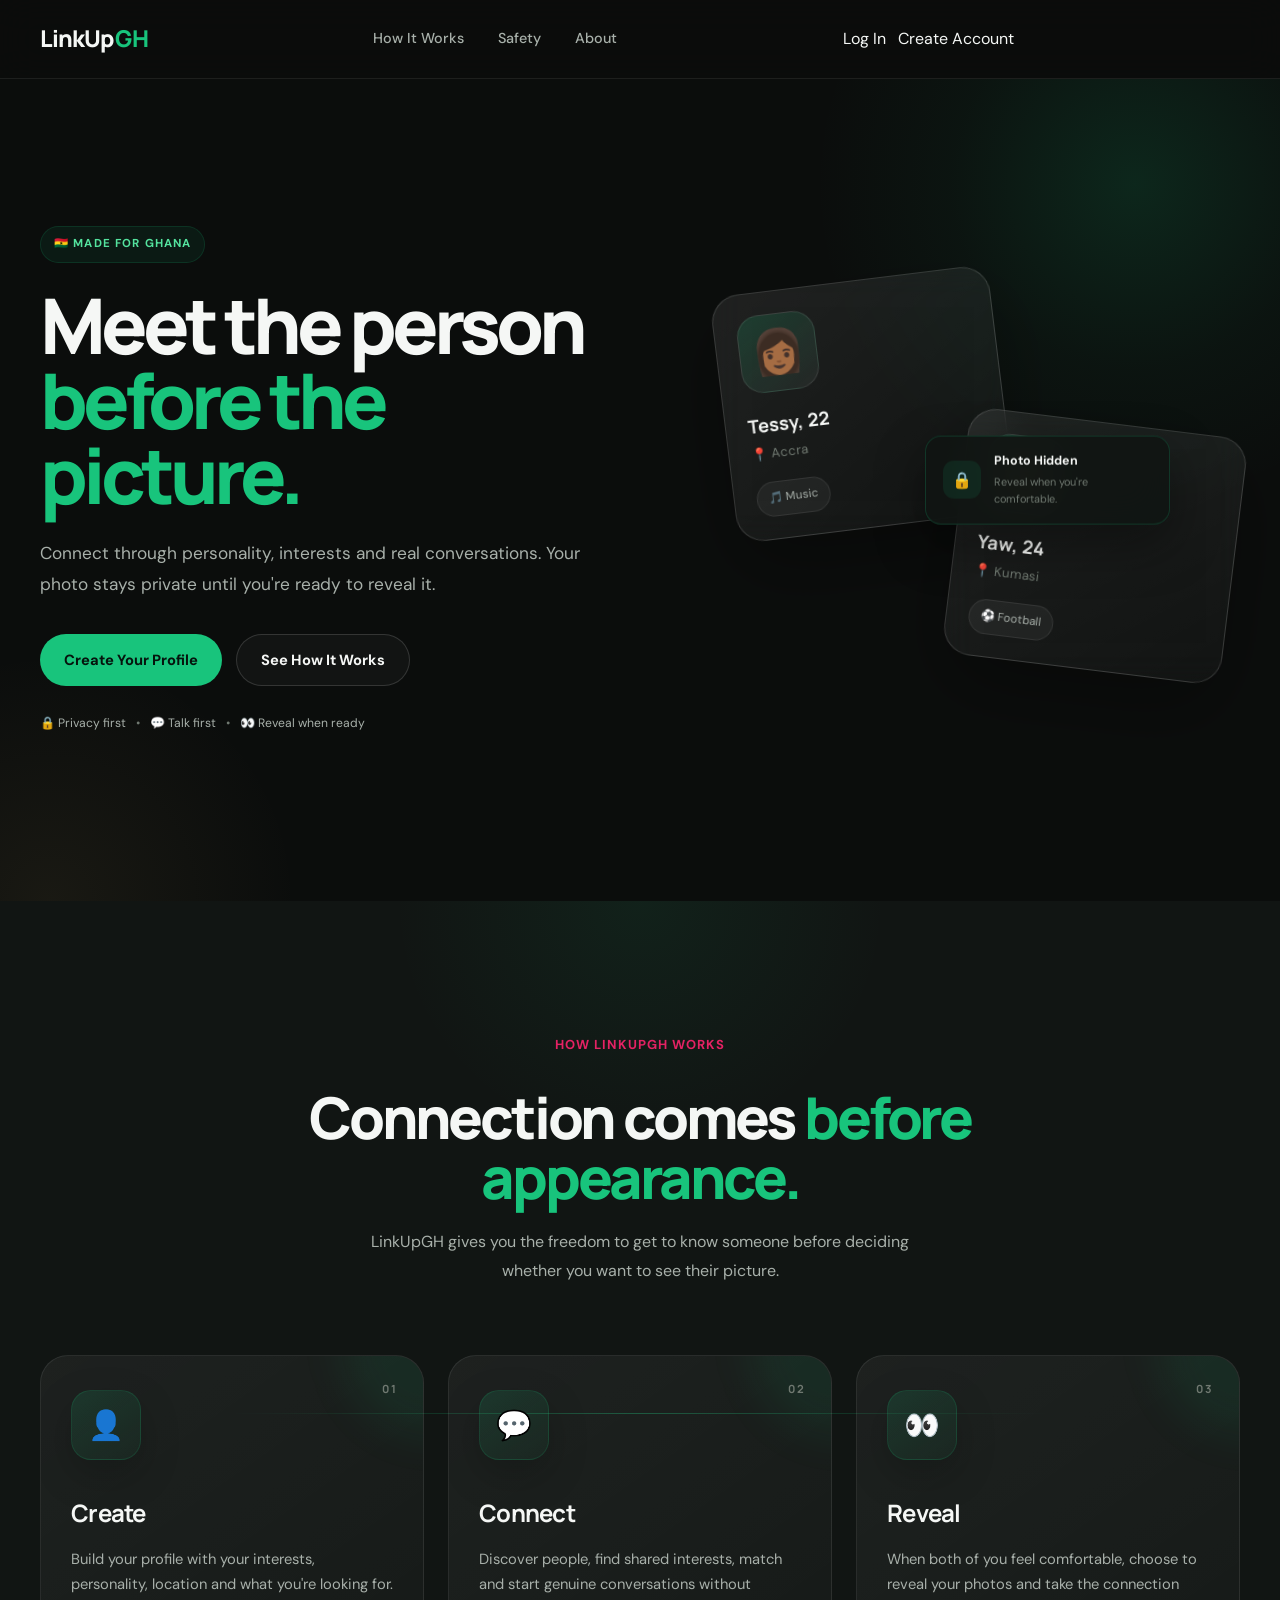
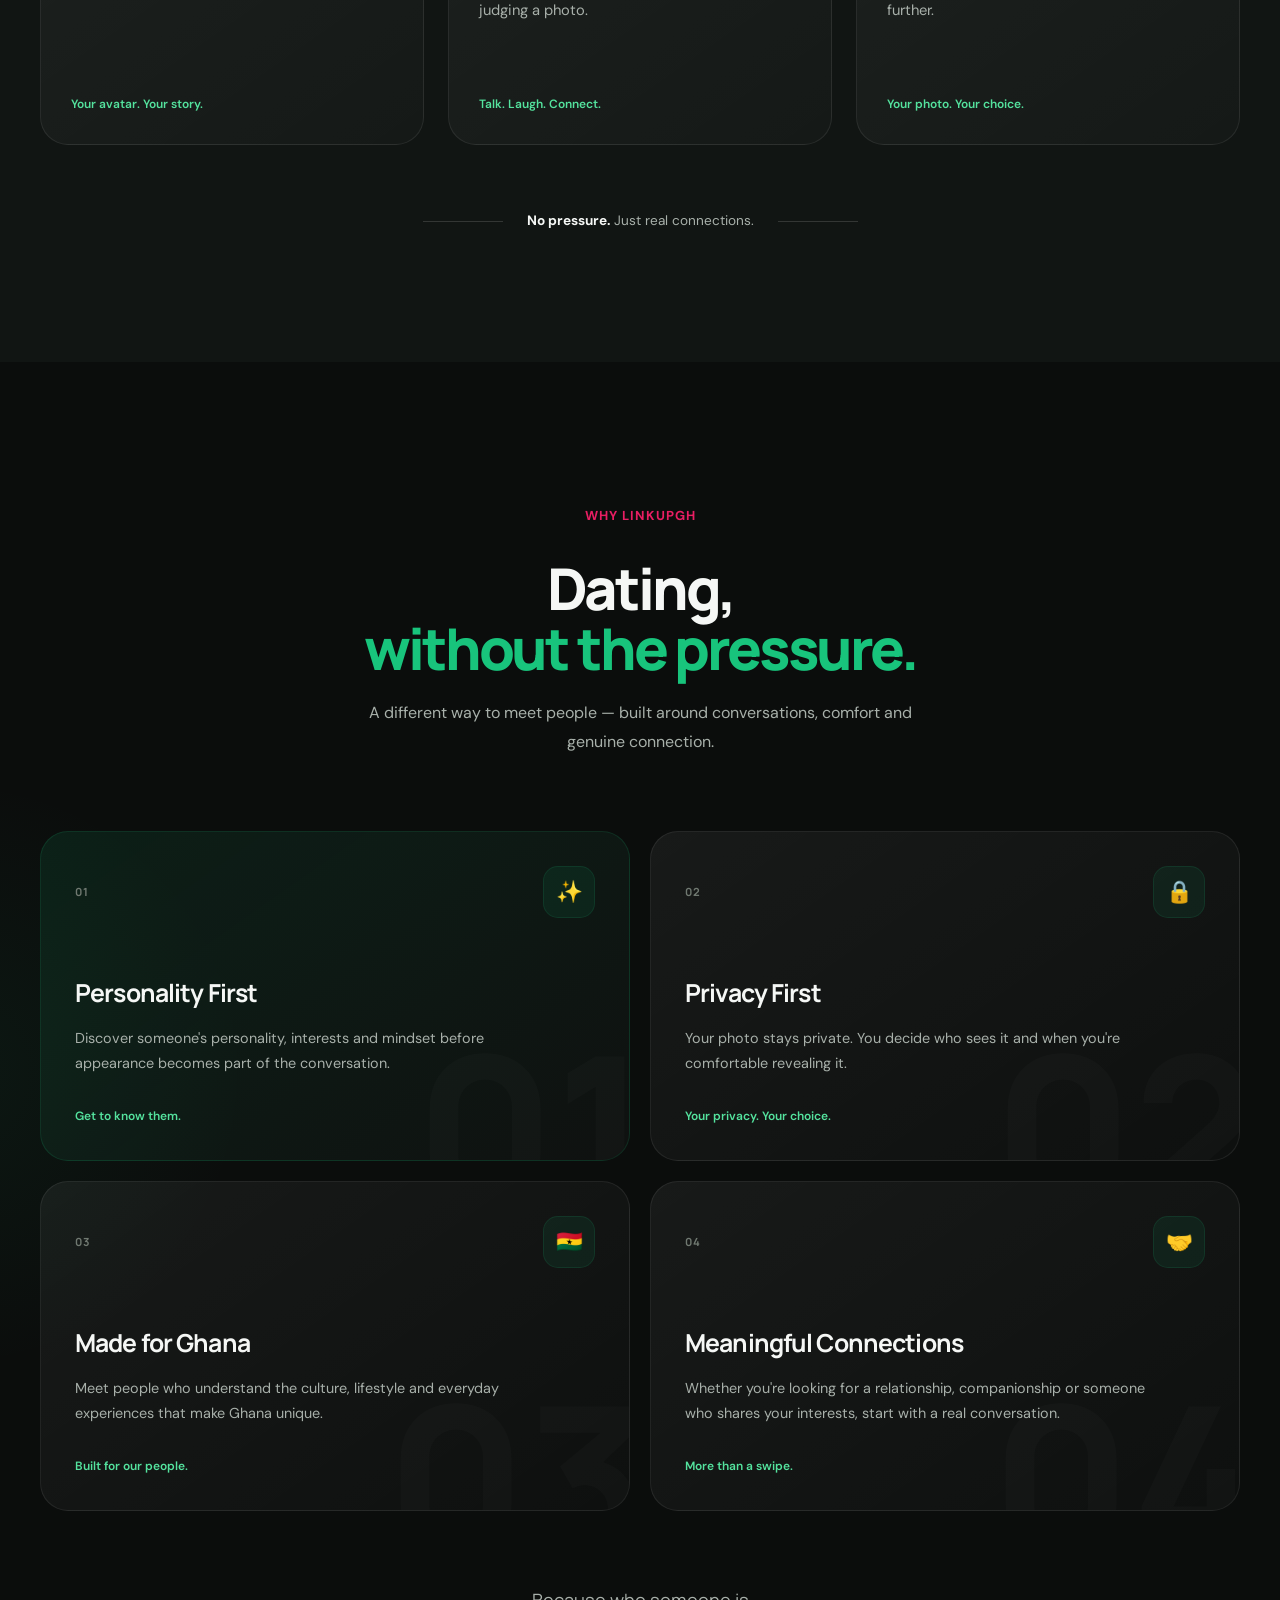
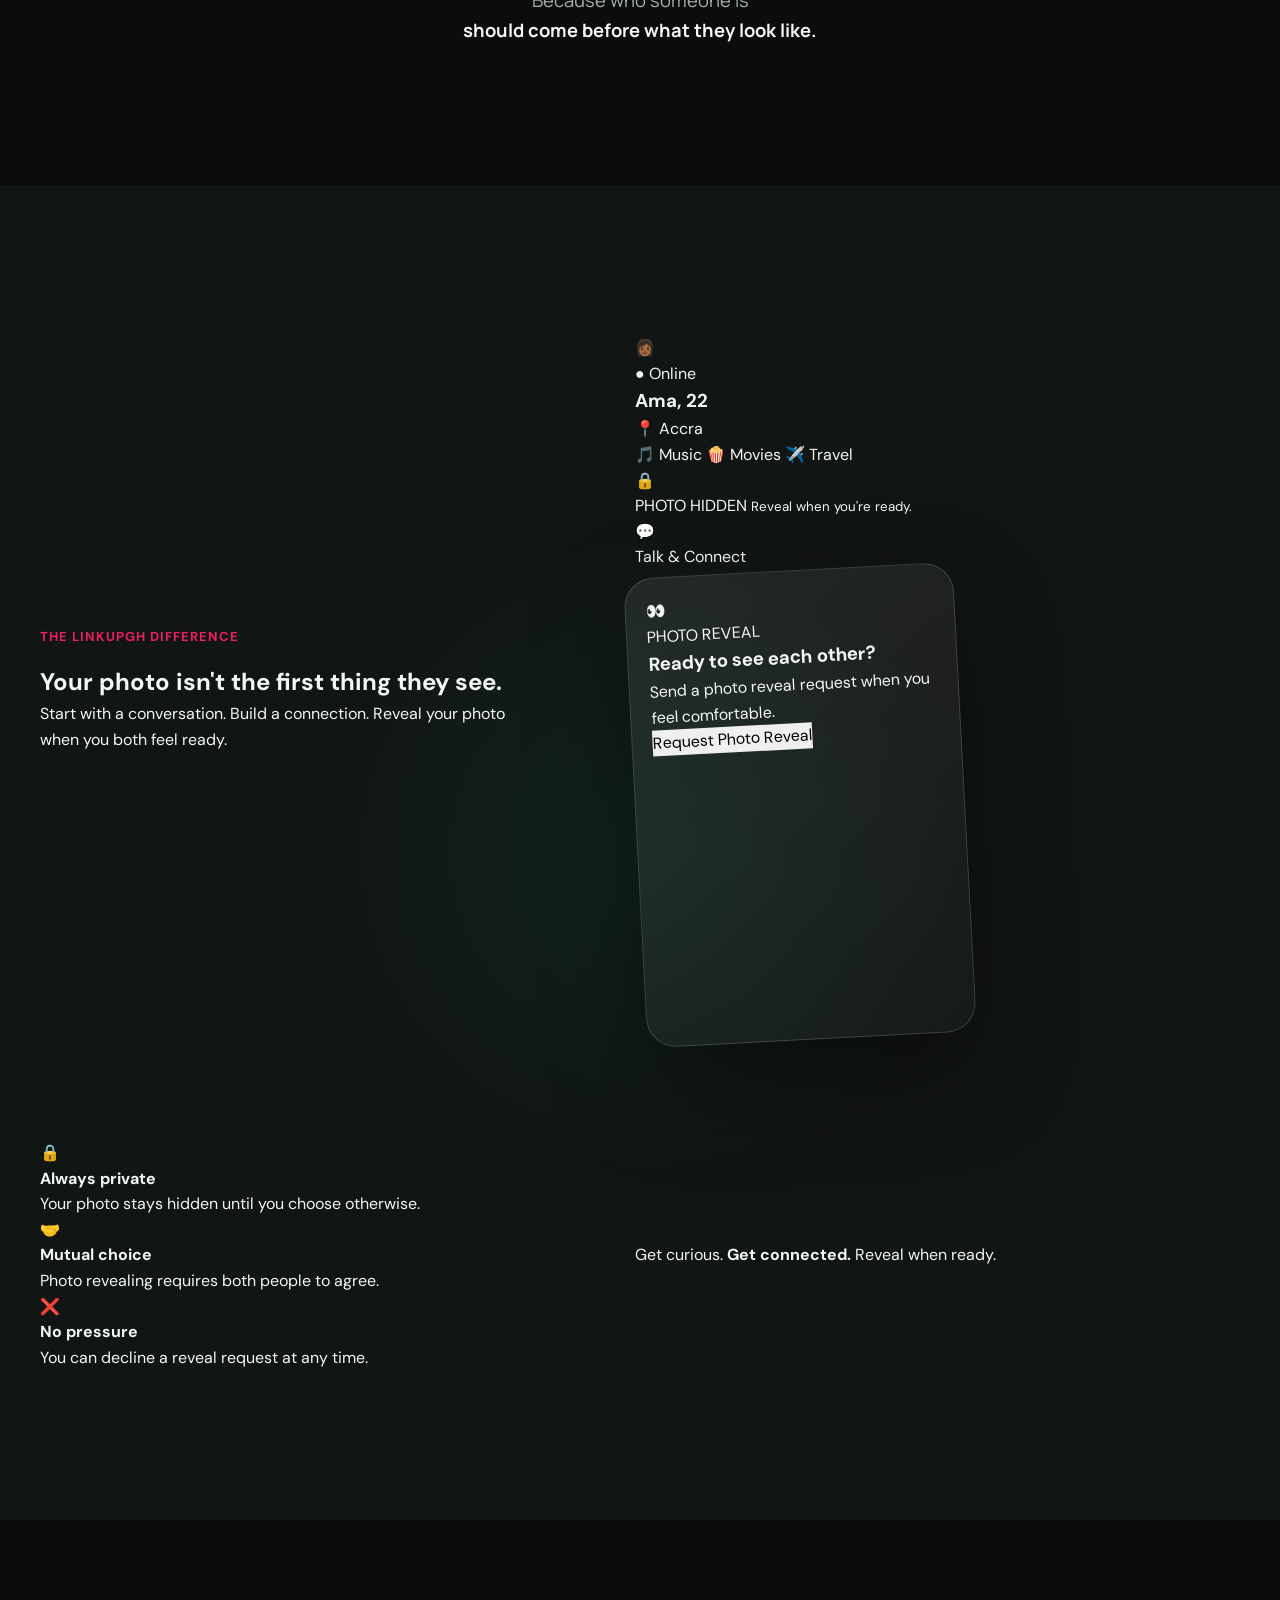
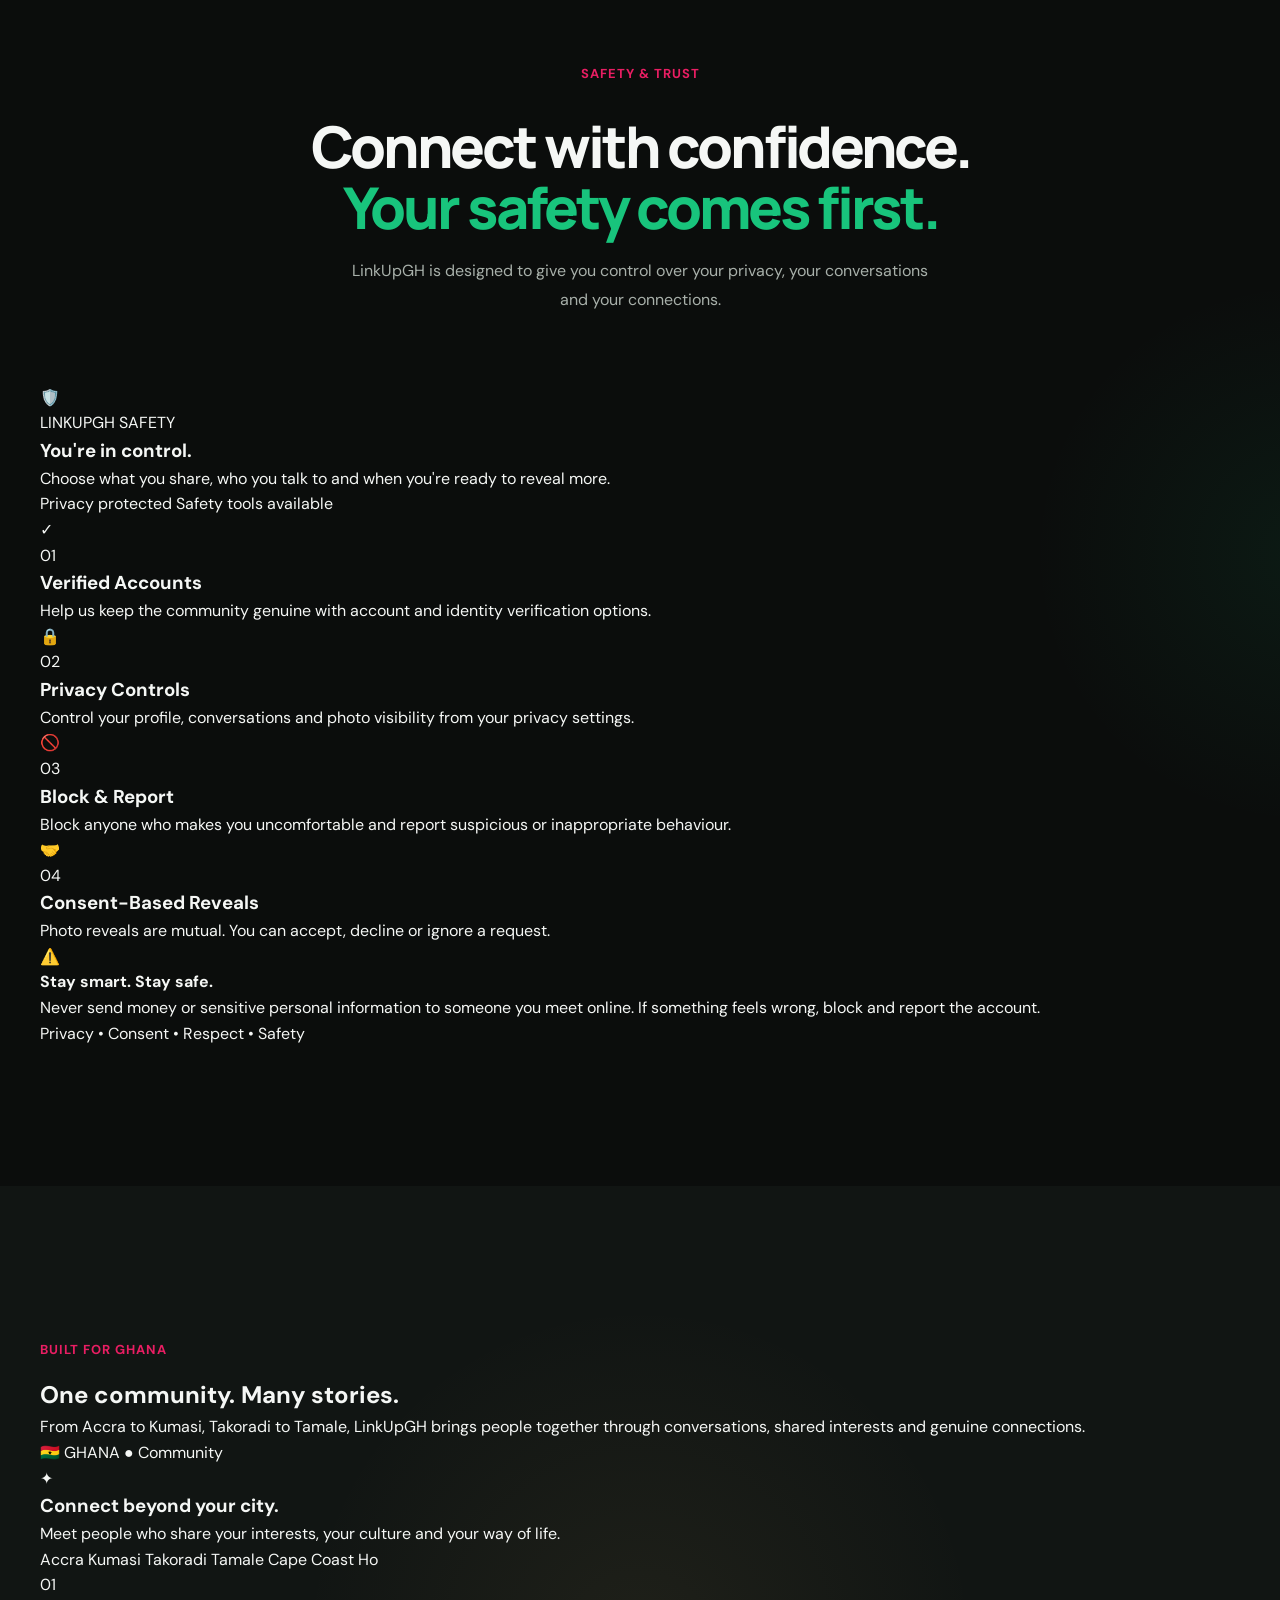
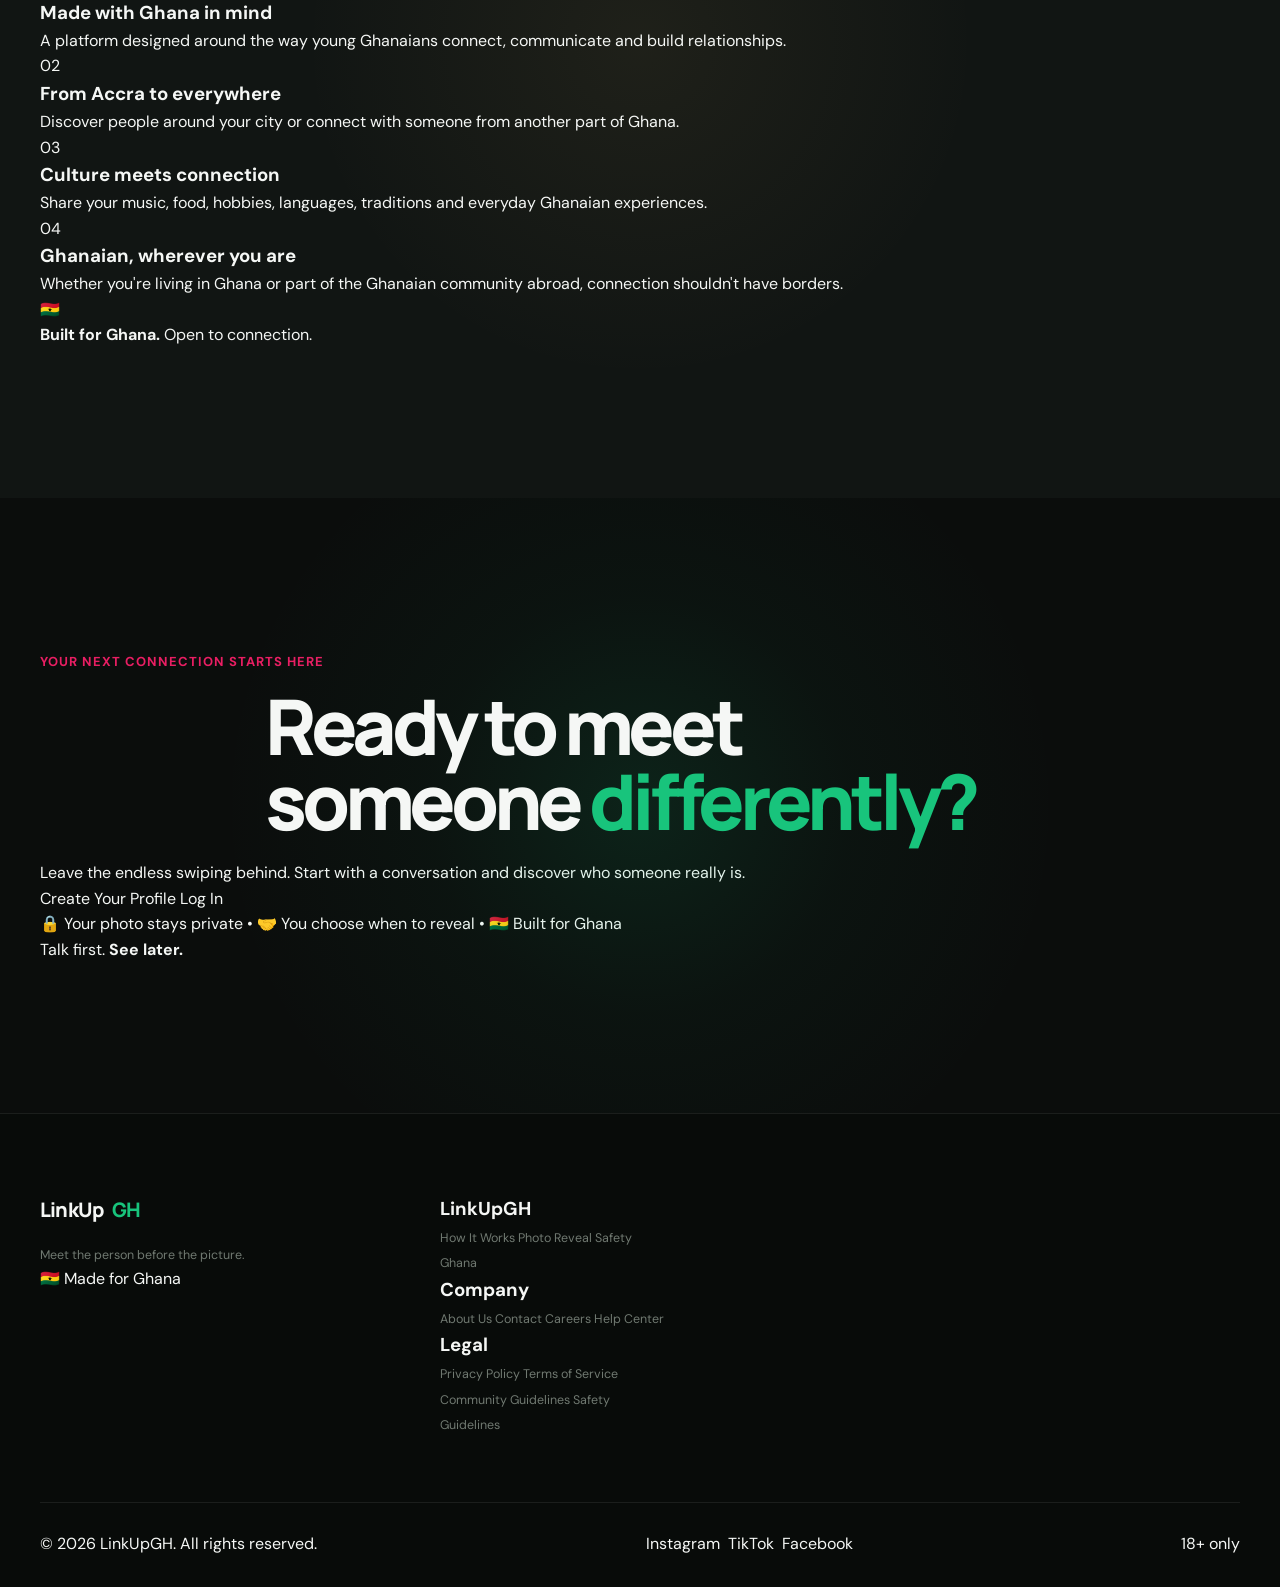
==== commit 92511022: "Update index.html" ====
--- a/index.html
+++ b/index.html
@@ -48,7 +48,7 @@
         <!-- Navigation Actions -->
         <div class="nav-actions">
 
-            <a href="#" class="login-btn">
+            <a href="login.html" class="login-btn">
     Log In
 </a>
 
@@ -1402,6 +1402,9 @@
     </div>
 
 </footer>  
+
+    <script src="script.js"></script>
+
 </body>
 
 </html>
--- a/style.css
+++ b/style.css
@@ -8555,3 +8555,543 @@
     }
 
 }
+
+/* ========================================= */
+/* MOBILE INPUT ZOOM FIX                    */
+/* ========================================= */
+
+@media (max-width: 650px) {
+
+    input,
+    select,
+    textarea {
+        font-size: 16px !important;
+    }
+
+}
+
+
+
+/* =========================================================
+   LINKUPGH LOGIN PAGE — PREMIUM BASE
+   ========================================================= */
+
+.login-page {
+    min-height: 100vh;
+    background: #0b0d0c;
+    color: #f5f7f5;
+    font-family: "DM Sans", sans-serif;
+    position: relative;
+    overflow-x: hidden;
+}
+
+
+/* =========================================================
+   PREMIUM BACKGROUND GLOW
+   ========================================================= */
+
+.login-page::before {
+    content: "";
+    position: fixed;
+    width: 500px;
+    height: 500px;
+    top: -200px;
+    left: 50%;
+    transform: translateX(-50%);
+    background: rgba(24, 196, 124, 0.10);
+    filter: blur(120px);
+    border-radius: 50%;
+    pointer-events: none;
+    z-index: 0;
+}
+
+
+/* =========================================================
+   NAVIGATION
+   ========================================================= */
+
+.login-nav {
+    width: 100%;
+    max-width: 1200px;
+    margin: 0 auto;
+
+    padding: 28px 40px;
+
+    display: flex;
+    align-items: center;
+    justify-content: space-between;
+
+    position: relative;
+    z-index: 10;
+}
+
+
+/* LOGO */
+
+.login-nav .logo {
+    text-decoration: none;
+    color: #f5f7f5;
+
+    font-family: "Manrope", sans-serif;
+    font-size: 1.5rem;
+    font-weight: 800;
+    letter-spacing: -0.5px;
+}
+
+.login-nav .logo span {
+    color: #18c47c;
+}
+
+
+/* NAV RIGHT */
+
+.login-nav-right {
+    display: flex;
+    align-items: center;
+    gap: 12px;
+
+    font-size: 0.9rem;
+    color: #707971;
+}
+
+.login-nav-right a {
+    color: #18c47c;
+    text-decoration: none;
+    font-weight: 600;
+
+    transition: color 0.25s ease;
+}
+
+.login-nav-right a:hover {
+    color: #54e39e;
+}
+
+
+/* =========================================================
+   MAIN
+   ========================================================= */
+
+.login-main {
+    min-height: calc(100vh - 150px);
+
+    display: flex;
+    justify-content: center;
+    align-items: center;
+
+    padding: 40px 20px 70px;
+
+    position: relative;
+    z-index: 1;
+}
+
+
+/* =========================================================
+   LOGIN CARD
+   ========================================================= */
+
+.login-card {
+    width: 100%;
+    max-width: 480px;
+
+    background: rgba(21, 26, 23, 0.88);
+
+    border: 1px solid rgba(255, 255, 255, 0.08);
+
+    border-radius: 28px;
+
+    padding: 48px 44px;
+
+    position: relative;
+    overflow: hidden;
+
+    box-shadow:
+        0 30px 80px rgba(0, 0, 0, 0.45),
+        0 0 60px rgba(24, 196, 124, 0.04);
+
+    backdrop-filter: blur(18px);
+    -webkit-backdrop-filter: blur(18px);
+}
+
+
+/* TOP GREEN LINE */
+
+.login-card::before {
+    content: "";
+
+    position: absolute;
+    top: 0;
+    left: 15%;
+    right: 15%;
+
+    height: 1px;
+
+    background: linear-gradient(
+        90deg,
+        transparent,
+        rgba(24, 196, 124, 0.7),
+        transparent
+    );
+}
+
+
+/* CARD GLOW */
+
+.login-glow {
+    position: absolute;
+
+    width: 220px;
+    height: 220px;
+
+    top: -140px;
+    right: -100px;
+
+    background: rgba(24, 196, 124, 0.08);
+
+    filter: blur(70px);
+
+    border-radius: 50%;
+
+    pointer-events: none;
+}
+
+
+/* =========================================================
+   LOGIN INTRO
+   ========================================================= */
+
+.login-intro {
+    position: relative;
+    z-index: 2;
+
+    text-align: center;
+
+    margin-bottom: 36px;
+}
+
+
+/* HEART ICON */
+
+.login-icon {
+    width: 54px;
+    height: 54px;
+
+    margin: 0 auto 20px;
+
+    display: flex;
+    align-items: center;
+    justify-content: center;
+
+    border-radius: 16px;
+
+    background: rgba(24, 196, 124, 0.08);
+
+    border: 1px solid rgba(24, 196, 124, 0.18);
+
+    color: #18c47c;
+
+    font-size: 1.7rem;
+
+    box-shadow:
+        0 0 30px rgba(24, 196, 124, 0.08);
+}
+
+
+/* EYEBROW */
+
+.login-eyebrow {
+    margin: 0 0 12px;
+
+    color: #18c47c;
+
+    font-size: 0.72rem;
+    font-weight: 700;
+
+    letter-spacing: 2px;
+}
+
+
+/* HEADING */
+
+.login-intro h1 {
+    margin: 0;
+
+    font-family: "Manrope", sans-serif;
+
+    font-size: clamp(2rem, 5vw, 2.7rem);
+
+    line-height: 1.12;
+
+    letter-spacing: -1.5px;
+
+    font-weight: 800;
+}
+
+.login-description {
+    max-width: 370px;
+
+    margin: 18px auto 0;
+
+    color: #a8b0aa;
+
+    font-size: 0.95rem;
+
+    line-height: 1.7;
+}
+
+
+/* =========================================================
+   FOOTER
+   ========================================================= */
+
+.login-footer {
+    max-width: 1200px;
+
+    margin: 0 auto;
+
+    padding: 20px 40px 30px;
+
+    display: flex;
+    align-items: center;
+    justify-content: space-between;
+
+    color: #707971;
+
+    font-size: 0.78rem;
+
+    position: relative;
+    z-index: 2;
+}
+
+.login-footer div {
+    display: flex;
+    gap: 20px;
+}
+
+.login-footer a {
+    color: #707971;
+    text-decoration: none;
+
+    transition: color 0.25s ease;
+}
+
+.login-footer a:hover {
+    color: #a8b0aa;
+}
+
+
+/* =========================================================
+   MOBILE
+   ========================================================= */
+
+@media (max-width: 600px) {
+
+    .login-nav {
+        padding: 22px 20px;
+    }
+
+    .login-nav-right span {
+        display: none;
+    }
+
+    .login-main {
+        padding: 20px 16px 50px;
+        align-items: flex-start;
+    }
+
+    .login-card {
+        padding: 36px 22px;
+
+        border-radius: 24px;
+    }
+
+    .login-intro h1 {
+        font-size: 2rem;
+    }
+
+    .login-description {
+        font-size: 0.9rem;
+    }
+
+    .login-footer {
+        padding: 20px;
+
+        flex-direction: column;
+        gap: 14px;
+
+        text-align: center;
+    }
+}
+
+/* ========================================= */
+/* LINKUPGH — PROFILE BUILDER CSS            */
+/* PROFILE HEADER                            */
+/* ========================================= */
+
+.profile-header {
+
+    width: 100%;
+    background: #ffffff;
+    border-bottom: 1px solid #eeeeee;
+    position: sticky;
+    top: 0;
+    z-index: 1000;
+
+}
+
+
+.profile-header-container {
+
+    max-width: 1200px;
+    margin: auto;
+    padding: 20px 30px;
+
+    display: flex;
+    align-items: center;
+    justify-content: space-between;
+
+}
+
+
+/* Logo */
+
+.profile-header .logo {
+
+    font-size: 28px;
+    font-weight: 800;
+    text-decoration: none;
+    color: #111111;
+
+}
+
+
+.profile-header .logo span {
+
+    color: #e91e63;
+
+}
+
+
+/* Progress */
+
+.profile-progress {
+
+    display: flex;
+    align-items: center;
+    gap: 12px;
+
+}
+
+
+.progress-step {
+
+    width: 38px;
+    height: 38px;
+
+    border-radius: 50%;
+
+    display: flex;
+    align-items: center;
+    justify-content: center;
+
+    font-size: 14px;
+    font-weight: 700;
+
+    background: #eeeeee;
+    color: #777;
+
+}
+
+
+.progress-step.active {
+
+    background: #e91e63;
+    color: white;
+
+}
+
+
+.progress-line {
+
+    width: 45px;
+    height: 2px;
+    background: #dddddd;
+
+}
+
+
+/* Exit */
+
+.profile-exit {
+
+    text-decoration: none;
+    color: #555;
+    font-weight: 600;
+
+}
+
+
+/* ========================================= */
+/* PROFILE MAIN                              */
+/* ========================================= */
+
+
+.profile-main {
+
+    padding: 70px 20px 40px;
+
+}
+
+
+.profile-welcome {
+
+    max-width: 850px;
+    margin: auto;
+    text-align: center;
+
+}
+
+
+.section-label {
+
+    display: inline-block;
+
+    color: #e91e63;
+    font-size: 13px;
+    font-weight: 700;
+
+    letter-spacing: 1px;
+
+    margin-bottom: 15px;
+
+}
+
+
+.profile-welcome h1 {
+
+    font-size: 52px;
+    line-height: 1.1;
+
+    color: #111;
+
+}
+
+
+.profile-welcome h1 span {
+
+    color: #e91e63;
+
+}
+
+
+.profile-welcome p {
+
+    max-width: 600px;
+
+    margin: 20px auto;
+
+    color: #666;
+
+    font-size: 18px;
+    line-height: 1.6;
+
+}
